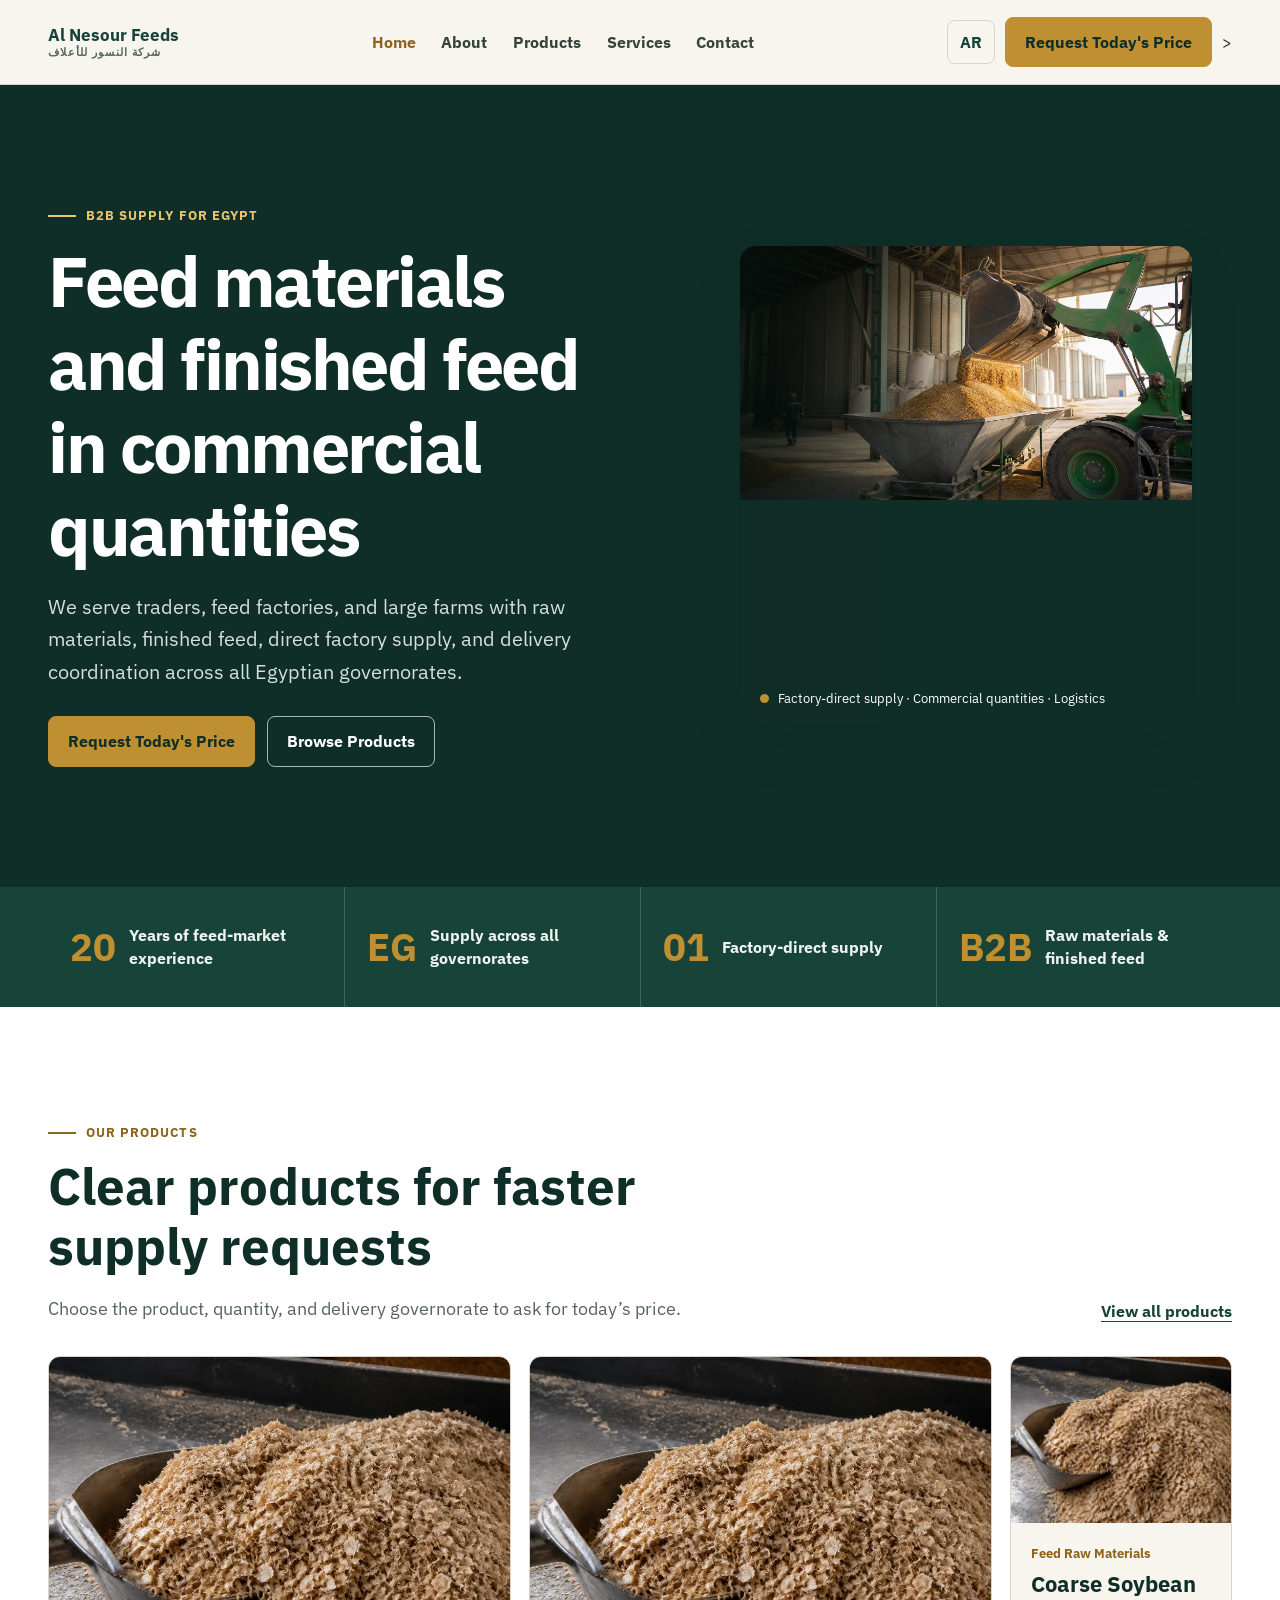
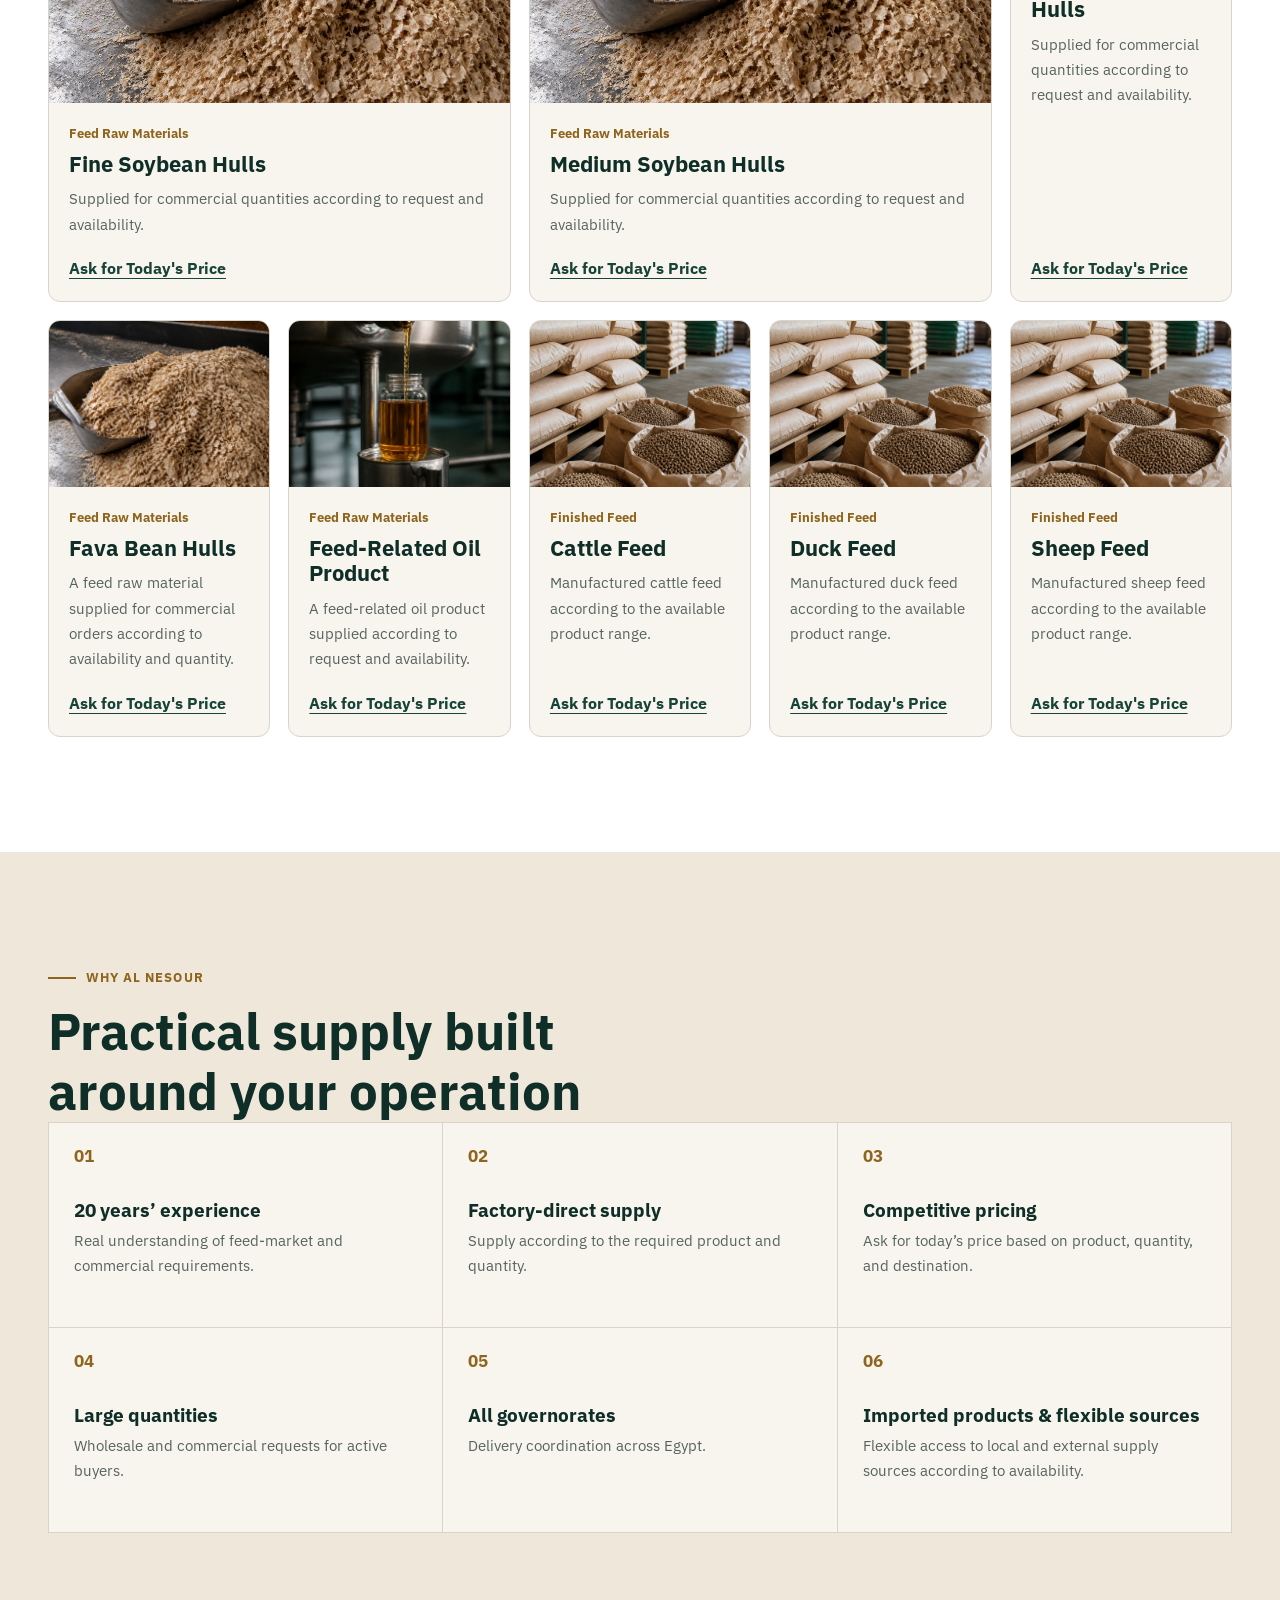
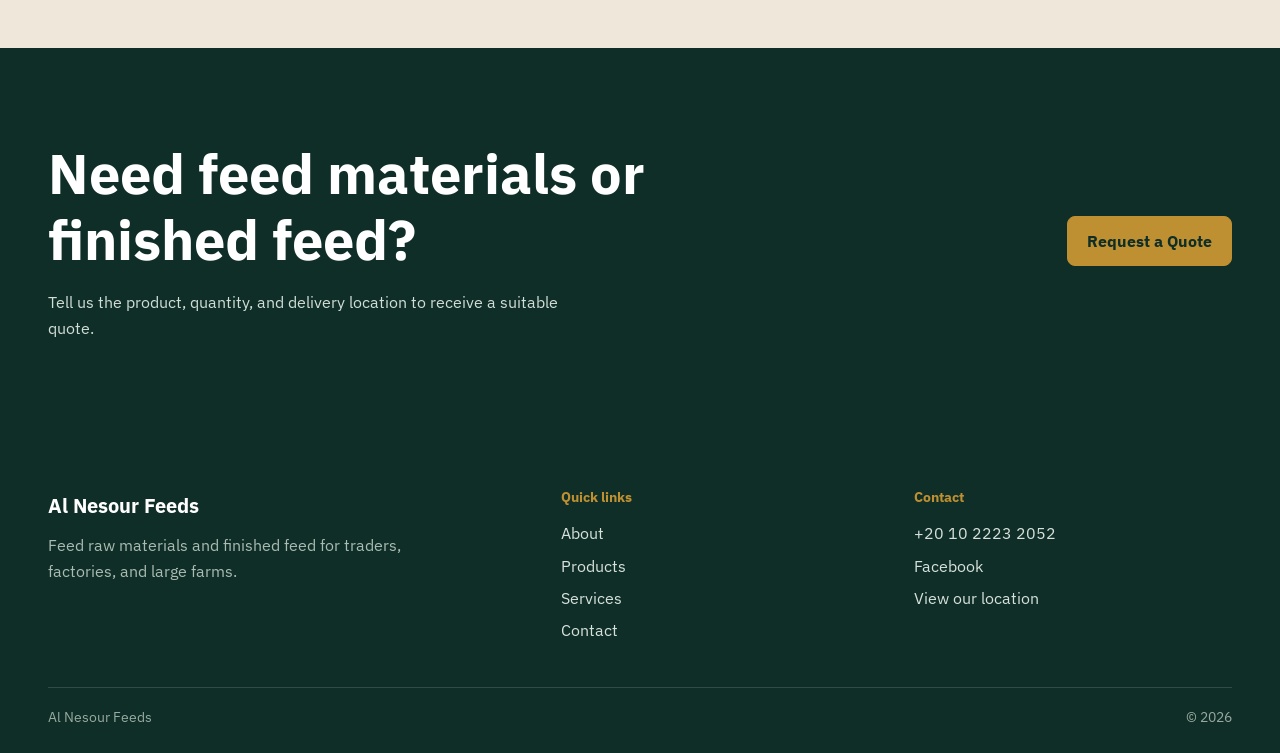
==== en/index.html @ c8baec1b "Improve responsive navigation and refresh site visual system" ====
<!doctype html>
<html lang="en" dir="ltr">
  <head>
    <meta charset="utf-8" />
    <meta name="viewport" content="width=device-width,initial-scale=1" />
    <title>Al Nesour Feeds | Factory-Direct Feed Supply</title>
    <meta
      name="description"
      content="Factory-direct supply of feed raw materials and finished feed for Egyptian businesses."
    />
    <link rel="preconnect" href="https://fonts.googleapis.com" />
    <link rel="preconnect" href="https://fonts.gstatic.com" crossorigin />
    <link
      href="https://fonts.googleapis.com/css2?family=IBM+Plex+Sans:wght@400;500;600;700&family=IBM+Plex+Sans+Arabic:wght@400;500;600;700&display=swap"
      rel="stylesheet"
    />
    <link rel="stylesheet" href="../assets/css/styles.css" />
    <link rel="alternate" hreflang="ar" href="../index.html" />
  </head>
  <body>
    <a class="skip-link" href="#main">Skip to content</a>
    <header class="site-header">
      <div class="container header-row">
        <a class="wordmark" href="index.html"
          ><strong>Al Nesour Feeds</strong><small>شركة النسور للأعلاف</small></a
        >
        <nav id="primary-navigation" class="main-nav" aria-label="Primary navigation">
          <a aria-current="page" href="index.html">Home</a><a href="about.html">About</a
          ><a href="products.html">Products</a><a href="services.html">Services</a
          ><a href="contact.html">Contact</a>
        </nav>
        <div class="header-actions">
          <a class="lang-link" href="../index.html">AR</a
          ><a class="btn btn-primary" href="contact.html">Request Today's Price</a> ><button
            class="menu-toggle"
            type="button"
            data-menu-toggle
            aria-expanded="false"
            aria-controls="mobile-navigation"
            aria-label="Open navigation menu"
          >
            <span aria-hidden="true">☰</span>
          </button>
        </div>
      </div>
      <nav
        id="mobile-navigation"
        class="mobile-nav"
        data-mobile-nav
        aria-label="Mobile navigation"
        aria-hidden="true"
      >
        <div class="mobile-nav-inner">
          <a aria-current="page" href="index.html">Home</a><a href="about.html">About</a
          ><a href="products.html">Products</a><a href="services.html">Services</a
          ><a href="contact.html">Contact</a><a class="lang-link" href="../index.html">AR</a
          ><a class="btn btn-primary" href="contact.html">Request Today's Price</a>
        </div>
      </nav>
    </header>
    <main id="main" tabindex="-1">
      <section class="hero">
        <div class="container">
          <div class="hero-copy">
            <div class="eyebrow">B2B supply for Egypt</div>
            <h1>Feed materials and finished feed in commercial quantities</h1>
            <p>
              We serve traders, feed factories, and large farms with raw materials, finished feed,
              direct factory supply, and delivery coordination across all Egyptian governorates.
            </p>
            <div class="button-row">
              <a class="btn btn-primary" href="contact.html">Request Today's Price</a
              ><a class="btn btn-outline" href="products.html">Browse Products</a>
            </div>
          </div>
          <figure class="hero-media">
            <img
              src="../assets/images/hero/warehouse-supply-documentary.png"
              width="1672"
              height="943"
              alt="Feed materials handling in an industrial warehouse"
            />
            <figcaption class="hero-caption">
              <i></i>Factory-direct supply · Commercial quantities · Logistics
            </figcaption>
          </figure>
        </div>
      </section>
      <section class="proof-strip">
        <div class="container proof-grid">
          <div class="proof-item">
            <b class="proof-number">20</b
            ><span class="proof-text">Years of feed-market experience</span>
          </div>
          <div class="proof-item">
            <b class="proof-number">EG</b
            ><span class="proof-text">Supply across all governorates</span>
          </div>
          <div class="proof-item">
            <b class="proof-number">01</b><span class="proof-text">Factory-direct supply</span>
          </div>
          <div class="proof-item">
            <b class="proof-number">B2B</b
            ><span class="proof-text">Raw materials & finished feed</span>
          </div>
        </div>
      </section>
      <section class="section home-products">
        <div class="container">
          <div class="section-intro">
            <div>
              <div class="eyebrow">Our products</div>
              <h2 class="section-title">Clear products for faster supply requests</h2>
              <p class="section-lead">
                Choose the product, quantity, and delivery governorate to ask for today’s price.
              </p>
            </div>
            <a class="text-link" href="products.html">View all products</a>
          </div>
          <div class="product-feature-grid" data-products-grid></div>
        </div>
      </section>
      <section class="section reasons">
        <div class="container">
          <div class="eyebrow">Why Al Nesour</div>
          <h2 class="section-title">Practical supply built around your operation</h2>
          <div class="reason-grid">
            <article class="reason">
              <span>01</span>
              <h3>20 years’ experience</h3>
              <p>Real understanding of feed-market and commercial requirements.</p>
            </article>
            <article class="reason">
              <span>02</span>
              <h3>Factory-direct supply</h3>
              <p>Supply according to the required product and quantity.</p>
            </article>
            <article class="reason">
              <span>03</span>
              <h3>Competitive pricing</h3>
              <p>Ask for today’s price based on product, quantity, and destination.</p>
            </article>
            <article class="reason">
              <span>04</span>
              <h3>Large quantities</h3>
              <p>Wholesale and commercial requests for active buyers.</p>
            </article>
            <article class="reason">
              <span>05</span>
              <h3>All governorates</h3>
              <p>Delivery coordination across Egypt.</p>
            </article>
            <article class="reason">
              <span>06</span>
              <h3>Imported products & flexible sources</h3>
              <p>Flexible access to local and external supply sources according to availability.</p>
            </article>
          </div>
        </div>
      </section>
      <section class="final-cta">
        <div class="container cta-wrap">
          <div>
            <h2>Need feed materials or finished feed?</h2>
            <p>Tell us the product, quantity, and delivery location to receive a suitable quote.</p>
          </div>
          <a class="btn btn-primary" href="contact.html">Request a Quote</a>
        </div>
      </section>
    </main>
    <footer class="site-footer">
      <div class="container footer-grid">
        <div>
          <div class="footer-brand">Al Nesour Feeds</div>
          <p>Feed raw materials and finished feed for traders, factories, and large farms.</p>
        </div>
        <div>
          <h2>Quick links</h2>
          <a href="about.html">About</a><a href="products.html">Products</a
          ><a href="services.html">Services</a><a href="contact.html">Contact</a>
        </div>
        <div>
          <h2>Contact</h2>
          <a class="tel" href="https://wa.me/201022232052">+20 10 2223 2052</a
          ><a href="https://www.facebook.com/AlNesourFeeds">Facebook</a
          ><a href="https://maps.app.goo.gl/C7hu8ZJvP3u15MHq7">View our location</a>
        </div>
      </div>
      <div class="container footer-bottom"><span>Al Nesour Feeds</span><span>© 2026</span></div>
    </footer>
    <script src="../assets/js/products-data.js" defer></script>
    <script src="../assets/js/products.js" defer></script>
    <script src="../assets/js/main.js" defer></script>
  </body>
</html>
---- assets/css/styles.css ----
@import url('./tokens.css');
* {
  box-sizing: border-box;
}
html {
  scroll-behavior: smooth;
}
body {
  margin: 0;
  color: var(--ink-950);
  background: var(--sand-50);
  font: 16px/1.8 var(--font-ar);
  overflow-x: clip;
}
html[lang='en'] body {
  font-family: var(--font-en);
  line-height: 1.65;
}
img {
  display: block;
  max-width: 100%;
}
a {
  color: inherit;
}
button,
input,
select,
textarea {
  font: inherit;
}
button {
  cursor: pointer;
}
p,
h1,
h2,
h3 {
  margin: 0;
}
h1,
h2,
h3 {
  color: var(--forest-950);
  line-height: 1.18;
}
p {
  color: var(--ink-600);
}
::selection {
  color: var(--white);
  background: var(--forest-800);
}
.container {
  width: min(var(--container), calc(100% - var(--gutter) * 2));
  margin-inline: auto;
}
.skip-link {
  position: fixed;
  z-index: 100;
  inset: 10px auto auto 10px;
  padding: 10px 14px;
  background: var(--white);
  border: 2px solid var(--forest-800);
  transform: translateY(-150%);
}
.skip-link:focus {
  transform: none;
}
.section {
  padding-block: clamp(64px, 9vw, 124px);
}
.eyebrow {
  display: flex;
  align-items: center;
  gap: 10px;
  margin-block-end: 12px;
  color: var(--brass-700);
  font-size: 0.82rem;
  font-weight: 700;
}
.eyebrow::before {
  content: '';
  inline-size: 28px;
  block-size: 2px;
  background: currentColor;
}
html[lang='en'] .eyebrow {
  letter-spacing: 0.08em;
  text-transform: uppercase;
}
.section-title {
  max-width: 20ch;
  font-size: clamp(2rem, 4vw, 3.7rem);
}
.section-lead {
  max-width: 62ch;
  margin-block-start: 18px;
  font-size: clamp(1rem, 1.5vw, 1.13rem);
}
.btn {
  display: inline-flex;
  align-items: center;
  justify-content: center;
  gap: 10px;
  min-block-size: 50px;
  padding: 11px 19px;
  border: 1px solid transparent;
  border-radius: var(--radius-sm);
  font-weight: 700;
  text-decoration: none;
  transition:
    transform var(--ease),
    color var(--ease),
    background-color var(--ease),
    border-color var(--ease);
}
.btn:hover {
  transform: translateY(-2px);
}
.btn:active {
  transform: translateY(0);
}
.btn-primary {
  color: var(--forest-950);
  background: var(--brass-500);
  border-color: var(--brass-500);
}
.btn-primary:hover {
  color: var(--white);
  background: var(--brass-700);
  border-color: var(--brass-700);
}
.btn-outline {
  color: var(--forest-800);
  background: transparent;
  border-color: var(--forest-800);
}
.btn-outline:hover {
  color: var(--white);
  background: var(--forest-800);
}
.btn-light {
  color: var(--white);
  border-color: rgb(255 255 255/0.6);
}
.btn-light:hover {
  color: var(--forest-950);
  background: var(--white);
}
.button-row {
  display: flex;
  flex-wrap: wrap;
  gap: 12px;
  margin-block-start: 28px;
}
.text-link {
  color: var(--forest-800);
  font-weight: 700;
  text-underline-offset: 4px;
}
.text-link:hover {
  color: var(--brass-700);
}
:focus-visible {
  outline: 3px solid rgb(191 144 49 / 70%);
  outline-offset: 3px;
}
/* Header */
.site-header {
  position: sticky;
  inset-block-start: 0;
  z-index: 30;
  background: rgb(248 245 239 / 96%);
  border-block-end: 1px solid var(--line-200);
}
.site-header.is-scrolled {
  box-shadow: var(--shadow-subtle);
}
.header-row {
  display: flex;
  align-items: center;
  justify-content: space-between;
  min-block-size: 84px;
  gap: 20px;
}
.wordmark {
  display: flex;
  flex-direction: column;
  gap: 0;
  text-decoration: none;
  line-height: 1.25;
  flex: 0 0 auto;
}
.wordmark strong {
  color: var(--forest-800);
  font-size: 1.07rem;
}
.wordmark small {
  color: var(--ink-600);
  font: 600 0.7rem/1.3 var(--font-en);
  letter-spacing: 0.08em;
}
.main-nav {
  display: flex;
  align-items: center;
  gap: clamp(15px, 2vw, 30px);
}
.main-nav a {
  color: #35443d;
  font-weight: 700;
  text-decoration: none;
}
.main-nav a:hover,
.main-nav a[aria-current='page'] {
  color: var(--brass-700);
}
.header-actions {
  display: flex;
  align-items: center;
  gap: 10px;
}
.lang-link {
  min-block-size: 44px;
  display: inline-flex;
  align-items: center;
  padding-inline: 12px;
  color: var(--forest-800);
  border: 1px solid var(--line-200);
  border-radius: var(--radius-sm);
  text-decoration: none;
  font-family: var(--font-en);
  font-weight: 700;
}
.menu-toggle {
  display: none;
  inline-size: 46px;
  block-size: 46px;
  padding: 0;
  color: var(--forest-800);
  border: 1px solid var(--line-200);
  background: var(--white);
  border-radius: var(--radius-sm);
}
.menu-toggle svg {
  margin: auto;
}
.mobile-nav {
  display: none;
}
/* Home */
.hero {
  color: var(--white);
  background: var(--forest-950);
}
.hero .container {
  display: grid;
  grid-template-columns: minmax(0, 1.05fr) minmax(360px, 0.95fr);
  gap: clamp(32px, 5vw, 80px);
  align-items: center;
  min-block-size: min(720px, calc(100svh - 84px));
  padding-block: clamp(52px, 8vw, 100px);
}
.hero-copy {
  padding-block: 20px;
}
.hero .eyebrow {
  color: #e9c66d;
}
.hero h1 {
  max-width: 13ch;
  color: var(--white);
  font-size: clamp(2.8rem, 5.5vw, 5.6rem);
  letter-spacing: -0.035em;
}
html[dir='rtl'] .hero h1 {
  letter-spacing: 0;
  line-height: 1.32;
}
.hero p {
  max-width: 55ch;
  margin-block-start: 20px;
  color: #d6dfda;
  font-size: clamp(1.03rem, 1.6vw, 1.23rem);
}
.hero-media {
  position: relative;
  min-block-size: 480px;
  border-radius: var(--radius-lg);
  overflow: hidden;
  box-shadow: var(--shadow-lift);
}
.hero-media::after {
  content: '';
  position: absolute;
  inset: 0;
  background: linear-gradient(90deg, rgb(16 44 37/0.3), transparent 58%);
  pointer-events: none;
}
.hero-media img {
  inline-size: 100%;
  block-size: 100%;
  object-fit: cover;
}
.hero-caption {
  position: absolute;
  z-index: 1;
  inset-inline: 20px;
  inset-block-end: 16px;
  display: flex;
  align-items: center;
  gap: 9px;
  color: var(--white);
  font-size: 0.83rem;
}
.hero-caption i {
  inline-size: 9px;
  block-size: 9px;
  background: var(--brass-500);
  border-radius: 50%;
}
.hero .btn-outline {
  color: var(--white);
  border-color: rgb(255 255 255/0.65);
}
.hero .btn-outline:hover {
  color: var(--forest-950);
  background: var(--white);
}
.proof-strip {
  color: var(--white);
  background: var(--forest-800);
}
.proof-grid {
  display: grid;
  grid-template-columns: repeat(4, 1fr);
}
.proof-item {
  min-block-size: 120px;
  display: flex;
  align-items: center;
  gap: 13px;
  padding: 22px;
  border-inline-start: 1px solid rgb(255 255 255/0.18);
}
.proof-item:first-child {
  border-inline-start: 0;
}
.proof-number {
  color: var(--brass-500);
  font: 800 clamp(1.5rem, 3vw, 2.45rem)/1 var(--font-en);
}
.proof-text {
  color: #eef3ef;
  font-weight: 700;
  line-height: 1.4;
}
.home-products {
  background: var(--white);
}
.section-intro {
  display: flex;
  align-items: end;
  justify-content: space-between;
  gap: 24px;
  margin-block-end: 32px;
}
.product-feature-grid {
  display: grid;
  grid-template-columns: repeat(5, minmax(0, 1fr));
  gap: 18px;
}
.product-feature-grid .product-card:first-child,
.product-feature-grid .product-card:nth-child(2) {
  grid-column: span 2;
}
.product-feature-grid .product-card:nth-child(3) {
  grid-column: span 1;
}
.product-card {
  display: flex;
  flex-direction: column;
  min-block-size: 100%;
  background: var(--sand-50);
  border: 1px solid var(--line-200);
  border-radius: var(--radius-md);
  overflow: hidden;
  transition:
    border-color var(--ease),
    box-shadow var(--ease);
}
.product-card:hover {
  border-color: var(--brass-500);
  box-shadow: 0 12px 32px rgb(16 44 37/0.08);
}
.product-image {
  aspect-ratio: 4/3;
  overflow: hidden;
  background: var(--sand-100);
}
.product-image img {
  inline-size: 100%;
  block-size: 100%;
  object-fit: cover;
  transition: transform 500ms ease;
}
.product-card:hover .product-image img {
  transform: scale(1.04);
}
.product-content {
  display: flex;
  flex: 1;
  flex-direction: column;
  padding: 20px;
}
.product-category {
  color: var(--brass-700);
  font-size: 0.8rem;
  font-weight: 700;
}
.product-card h3 {
  margin-block: 8px 9px;
  font-size: 1.35rem;
}
.product-card p {
  font-size: 0.93rem;
  line-height: 1.7;
}
.product-card .text-link {
  margin-block-start: auto;
  padding-block-start: 18px;
}
.choice-grid {
  display: grid;
  grid-template-columns: 1.05fr 0.95fr;
  gap: 18px;
}
.choice-panel {
  min-block-size: 320px;
  position: relative;
  padding: clamp(26px, 4vw, 48px);
  overflow: hidden;
  border-radius: var(--radius-lg);
  background: var(--forest-800);
}
.choice-panel:nth-child(2) {
  background: #d9c49b;
}
.choice-panel h2 {
  position: relative;
  max-width: 10ch;
  color: var(--white);
  font-size: clamp(2.1rem, 3.4vw, 3.6rem);
}
.choice-panel:nth-child(2) h2 {
  color: var(--forest-950);
}
.choice-panel p {
  position: relative;
  max-width: 44ch;
  margin-block: 15px 24px;
  color: #d9e3dc;
}
.choice-panel:nth-child(2) p {
  color: #3d4e44;
}
.choice-panel img {
  position: absolute;
  inset: 0;
  inline-size: 100%;
  block-size: 100%;
  object-fit: cover;
  opacity: 0.2;
}
.choice-panel::after {
  content: '';
  position: absolute;
  inset: 0;
  background: linear-gradient(115deg, rgb(16 44 37/0.86), transparent);
}
.choice-panel:nth-child(2)::after {
  background: linear-gradient(115deg, rgb(238 231 217/0.92), transparent);
}
.choice-panel > *:not(img) {
  position: relative;
  z-index: 1;
}
.reasons {
  background: var(--sand-100);
}
.reason-grid {
  display: grid;
  grid-template-columns: repeat(3, 1fr);
  gap: 1px;
  background: var(--line-200);
  border: 1px solid var(--line-200);
}
.reason {
  min-block-size: 204px;
  padding: 25px;
  background: var(--sand-50);
}
.reason span {
  display: block;
  margin-block-end: 34px;
  color: var(--brass-700);
  font: 800 1.05rem/1 var(--font-en);
}
.reason h3 {
  font-size: 1.2rem;
}
.reason p {
  margin-block-start: 8px;
  font-size: 0.93rem;
}
.service-split {
  display: grid;
  grid-template-columns: 0.8fr 1.2fr;
  gap: clamp(32px, 6vw, 96px);
  align-items: start;
}
.service-list {
  display: grid;
  gap: 0;
  border-block: 1px solid var(--line-200);
}
.service-list article {
  display: grid;
  grid-template-columns: 44px 1fr;
  gap: 12px;
  padding-block: 18px;
  border-block-end: 1px solid var(--line-200);
}
.service-list span {
  color: var(--brass-700);
  font: 800 1rem var(--font-en);
}
.service-list h3 {
  font-size: 1.18rem;
}
.service-list p {
  margin-block-start: 4px;
  font-size: 0.94rem;
}
.audience {
  color: var(--white);
  background: var(--forest-950);
}
.audience .section-title {
  color: var(--white);
}
.audience .section-lead {
  color: #c8d5ce;
}
.audience-grid {
  display: grid;
  grid-template-columns: repeat(3, 1fr);
  gap: 18px;
  margin-block-start: 42px;
}
.audience-card {
  padding: 26px;
  border: 1px solid rgb(255 255 255/0.26);
}
.audience-card span {
  color: var(--brass-500);
  font: 800 1.1rem var(--font-en);
}
.audience-card h3 {
  margin-block: 30px 10px;
  color: var(--white);
  font-size: 1.45rem;
}
.audience-card p {
  color: #cad6d0;
}
.process-grid {
  display: grid;
  grid-template-columns: repeat(4, 1fr);
  border: 1px solid var(--line-200);
}
.process-step {
  min-block-size: 230px;
  padding: 25px;
  border-inline-start: 1px solid var(--line-200);
  background: var(--white);
}
.process-step:first-child {
  border-inline-start: 0;
}
.process-step span {
  color: var(--brass-700);
  font: 800 1.2rem var(--font-en);
}
.process-step h3 {
  margin-block: 42px 9px;
  font-size: 1.22rem;
}
.process-step p {
  font-size: 0.93rem;
}
.coverage {
  overflow: hidden;
  background: var(--sand-100);
}
.coverage-grid {
  display: grid;
  grid-template-columns: 1fr 0.9fr;
  gap: clamp(35px, 8vw, 120px);
  align-items: center;
}
.map-art {
  position: relative;
  min-block-size: 340px;
  display: grid;
  place-items: center;
}
.map-art::before {
  content: '';
  position: absolute;
  inline-size: min(360px, 100%);
  aspect-ratio: 1;
  background:
    radial-gradient(circle at 38% 38%, var(--brass-500) 0 5%, transparent 5.5%),
    radial-gradient(circle at 63% 49%, var(--forest-600) 0 4%, transparent 4.5%),
    radial-gradient(circle at 50% 69%, var(--forest-800) 0 3%, transparent 3.5%), var(--forest-800);
  clip-path: polygon(
    40% 5%,
    58% 14%,
    70% 9%,
    75% 29%,
    91% 46%,
    74% 57%,
    79% 78%,
    59% 91%,
    49% 83%,
    35% 98%,
    27% 76%,
    11% 62%,
    26% 49%,
    16% 32%,
    29% 27%
  );
  opacity: 0.96;
}
.map-art::after {
  content: 'Egypt';
  position: relative;
  color: var(--white);
  font: 700 1.5rem var(--font-en);
  letter-spacing: 0.06em;
}
.final-cta {
  color: var(--white);
  background: var(--forest-950);
}
.final-cta .cta-wrap {
  display: flex;
  align-items: center;
  justify-content: space-between;
  gap: 30px;
  padding-block: clamp(50px, 8vw, 92px);
}
.final-cta h2 {
  max-width: 18ch;
  color: var(--white);
  font-size: clamp(2.2rem, 4.4vw, 4.2rem);
}
.final-cta p {
  max-width: 53ch;
  margin-block-start: 16px;
  color: #d1ded7;
}
/* Pages */
.page-hero {
  color: var(--white);
  background: var(--forest-950);
  padding-block: clamp(72px, 10vw, 145px);
}
.page-hero .eyebrow {
  color: #e9c66d;
}
.page-hero h1 {
  max-width: 18ch;
  color: var(--white);
  font-size: clamp(2.8rem, 6vw, 5.5rem);
}
html[dir='rtl'] .page-hero h1 {
  line-height: 1.35;
}
.page-hero p {
  max-width: 62ch;
  margin-block-start: 20px;
  color: #d5e0d9;
  font-size: 1.12rem;
}
.split-copy {
  display: grid;
  grid-template-columns: 0.82fr 1.18fr;
  gap: clamp(32px, 7vw, 115px);
}
.split-copy > div:last-child > p + p {
  margin-block-start: 15px;
}
.feature-columns {
  display: grid;
  grid-template-columns: repeat(3, 1fr);
  gap: 18px;
  margin-block-start: 40px;
}
.feature-columns article {
  padding: 25px;
  border: 1px solid var(--line-200);
  background: var(--white);
}
.feature-columns h3 {
  font-size: 1.2rem;
}
.feature-columns p {
  margin-block-start: 8px;
  font-size: 0.94rem;
}
.dark-band {
  color: var(--white);
  background: var(--forest-800);
}
.dark-band h2,
.dark-band h3 {
  color: var(--white);
}
.dark-band p {
  color: #cedbd4;
}
.product-page {
  background: var(--white);
}
.filter-bar {
  display: flex;
  flex-wrap: wrap;
  gap: 8px;
  margin-block: 30px;
}
.filter-btn {
  min-block-size: 44px;
  padding-inline: 16px;
  color: var(--forest-800);
  background: var(--sand-50);
  border: 1px solid var(--line-200);
  border-radius: 999px;
  font-weight: 700;
}
.filter-btn[aria-pressed='true'] {
  color: var(--white);
  background: var(--forest-800);
  border-color: var(--forest-800);
}
.product-grid {
  display: grid;
  grid-template-columns: repeat(auto-fit, minmax(min(100%, 260px), 1fr));
  gap: 18px;
}
.product-grid .product-card {
  background: var(--sand-50);
}
.service-page-grid {
  display: grid;
  grid-template-columns: repeat(2, 1fr);
  gap: 18px;
}
.service-block {
  min-block-size: 220px;
  padding: clamp(24px, 4vw, 42px);
  border: 1px solid var(--line-200);
  background: var(--white);
}
.service-block span {
  color: var(--brass-700);
  font: 800 1rem var(--font-en);
}
.service-block h2 {
  margin-block: 32px 9px;
  font-size: clamp(1.4rem, 2vw, 1.8rem);
}
.service-block p {
  max-width: 48ch;
}
.quote-layout {
  display: grid;
  grid-template-columns: 0.75fr 1.25fr;
  gap: clamp(30px, 6vw, 90px);
  align-items: start;
}
.contact-panel {
  padding: 28px;
  color: var(--white);
  background: var(--forest-800);
  border-radius: var(--radius-md);
}
.contact-panel h2 {
  color: var(--white);
  font-size: 1.7rem;
}
.contact-panel > p {
  margin-block: 10px 25px;
  color: #d5e0d9;
}
.contact-link {
  display: flex;
  align-items: center;
  gap: 10px;
  min-block-size: 58px;
  color: var(--white);
  border-block-start: 1px solid rgb(255 255 255/0.2);
  text-decoration: none;
  font-weight: 700;
}
.contact-link:first-of-type {
  border-block-start: 0;
}
.contact-link small {
  display: block;
  color: #c9d9d0;
  font-weight: 400;
}
.quote-form {
  padding: clamp(24px, 4vw, 42px);
  border: 1px solid var(--line-200);
  background: var(--white);
}
.form-grid {
  display: grid;
  grid-template-columns: repeat(2, 1fr);
  gap: 18px;
}
.field {
  display: grid;
  gap: 7px;
}
.field.full {
  grid-column: 1/-1;
}
.field label {
  color: var(--forest-950);
  font-weight: 700;
}
.field input,
.field select,
.field textarea {
  inline-size: 100%;
  min-block-size: 52px;
  padding: 10px 12px;
  color: var(--ink-950);
  border: 1px solid var(--line-200);
  border-radius: var(--radius-sm);
  background: var(--sand-50);
}
.field textarea {
  min-block-size: 130px;
  resize: vertical;
}
.form-note,
.form-status {
  margin-block-start: 14px;
  font-size: 0.9rem;
}
.form-status {
  color: var(--error);
  font-weight: 700;
}
/* Footer */
.site-footer {
  color: #d6e1db;
  background: var(--forest-950);
  padding-block: 55px 25px;
}
.footer-grid {
  display: grid;
  grid-template-columns: 1.5fr 1fr 1fr;
  gap: 36px;
}
.footer-brand {
  color: var(--white);
  font-size: 1.25rem;
  font-weight: 700;
}
.footer-grid p {
  max-width: 42ch;
  margin-block-start: 10px;
  color: #aabbb2;
}
.footer-grid h2 {
  margin-block-end: 12px;
  color: var(--brass-500);
  font-size: 0.88rem;
}
.footer-grid a {
  display: block;
  padding-block: 3px;
  color: #d6e1db;
  text-decoration: none;
}
.footer-grid a:hover {
  color: var(--brass-500);
}
.footer-bottom {
  display: flex;
  justify-content: space-between;
  gap: 20px;
  margin-block-start: 40px;
  padding-block-start: 18px;
  border-block-start: 1px solid rgb(255 255 255/0.14);
  color: #98aaa0;
  font-size: 0.85rem;
}
.tel {
  direction: ltr;
  unicode-bidi: embed;
}
@media (max-width: 900px) {
  .main-nav,
  .header-actions .btn {
    display: none;
  }
  .menu-toggle {
    display: block;
  }
  .mobile-nav {
    display: grid;
    max-block-size: 0;
    overflow: hidden;
    visibility: hidden;
    transition: max-block-size 300ms ease;
    background: var(--white);
  }
  .mobile-nav.is-open {
    max-block-size: 420px;
    visibility: visible;
    border-block-end: 1px solid var(--line-200);
  }
  .mobile-nav-inner {
    display: grid;
    gap: 2px;
    padding: 14px var(--gutter) 18px;
  }
  .mobile-nav a {
    min-block-size: 48px;
    display: flex;
    align-items: center;
    color: var(--forest-800);
    text-decoration: none;
    font-weight: 700;
  }
  .mobile-nav .btn {
    margin-block-start: 6px;
  }
  .hero .container {
    grid-template-columns: 1fr;
    min-block-size: auto;
  }
  .hero-media {
    min-block-size: min(65vw, 480px);
  }
  .proof-grid {
    grid-template-columns: repeat(2, 1fr);
  }
  .proof-item:nth-child(3) {
    border-inline-start: 0;
    border-block-start: 1px solid rgb(255 255 255/0.18);
  }
  .proof-item:nth-child(4) {
    border-block-start: 1px solid rgb(255 255 255/0.18);
  }
  .product-feature-grid {
    grid-template-columns: repeat(2, 1fr);
  }
  .product-feature-grid .product-card:first-child,
  .product-feature-grid .product-card:nth-child(2),
  .product-feature-grid .product-card:nth-child(3) {
    grid-column: auto;
  }
  .choice-grid,
  .service-split,
  .coverage-grid,
  .split-copy,
  .quote-layout {
    grid-template-columns: 1fr;
  }
  .reason-grid {
    grid-template-columns: repeat(2, 1fr);
  }
  .audience-grid {
    grid-template-columns: 1fr;
  }
  .process-grid {
    grid-template-columns: repeat(2, 1fr);
  }
  .process-step:nth-child(3) {
    border-inline-start: 0;
    border-block-start: 1px solid var(--line-200);
  }
  .process-step:nth-child(4) {
    border-block-start: 1px solid var(--line-200);
  }
  .feature-columns {
    grid-template-columns: 1fr;
  }
  .footer-grid {
    grid-template-columns: 1fr 1fr;
  }
  .footer-grid > :first-child {
    grid-column: 1/-1;
  }
}
@media (max-width: 560px) {
  .header-row {
    min-block-size: 72px;
  }
  .wordmark strong {
    font-size: 0.98rem;
  }
  .hero h1 {
    font-size: clamp(2.55rem, 13vw, 3.7rem);
  }
  .hero-media {
    min-block-size: 340px;
  }
  .button-row .btn {
    inline-size: 100%;
  }
  .proof-grid,
  .product-feature-grid,
  .reason-grid,
  .process-grid,
  .service-page-grid,
  .form-grid,
  .footer-grid {
    grid-template-columns: 1fr;
  }
  .proof-item,
  .proof-item:nth-child(3),
  .proof-item:nth-child(4) {
    border-inline-start: 0;
    border-block-start: 1px solid rgb(255 255 255/0.18);
  }
  .proof-item:first-child {
    border-block-start: 0;
  }
  .process-step,
  .process-step:nth-child(3),
  .process-step:nth-child(4) {
    border-inline-start: 0;
    border-block-start: 1px solid var(--line-200);
  }
  .process-step:first-child {
    border-block-start: 0;
  }
  .section-intro,
  .final-cta .cta-wrap,
  .footer-bottom {
    align-items: start;
    flex-direction: column;
  }
  .section-title {
    font-size: clamp(2rem, 10vw, 2.65rem);
  }
  .choice-panel {
    min-block-size: 290px;
  }
  .field.full {
    grid-column: auto;
  }
}
@media (prefers-reduced-motion: reduce) {
  *,
  *::before,
  *::after {
    scroll-behavior: auto !important;
    transition-duration: 0.01ms !important;
    animation-duration: 0.01ms !important;
  }
}
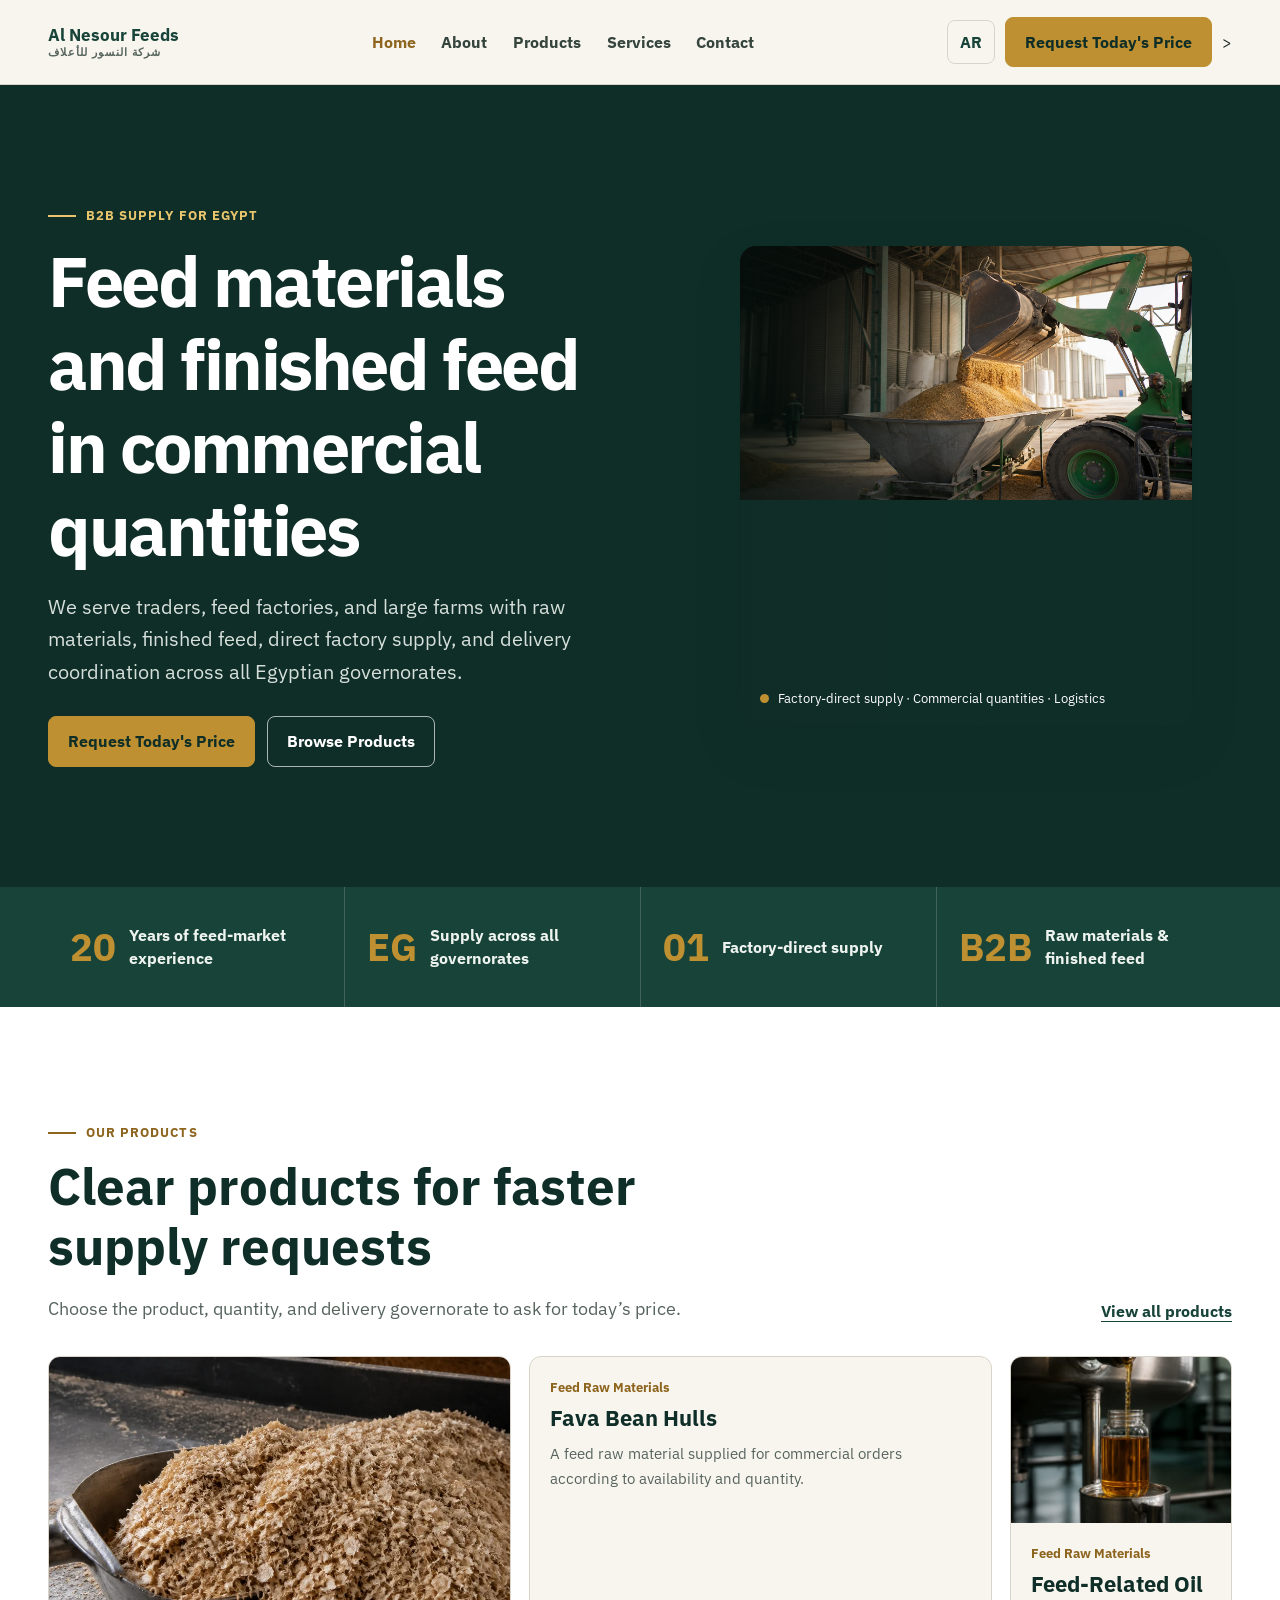
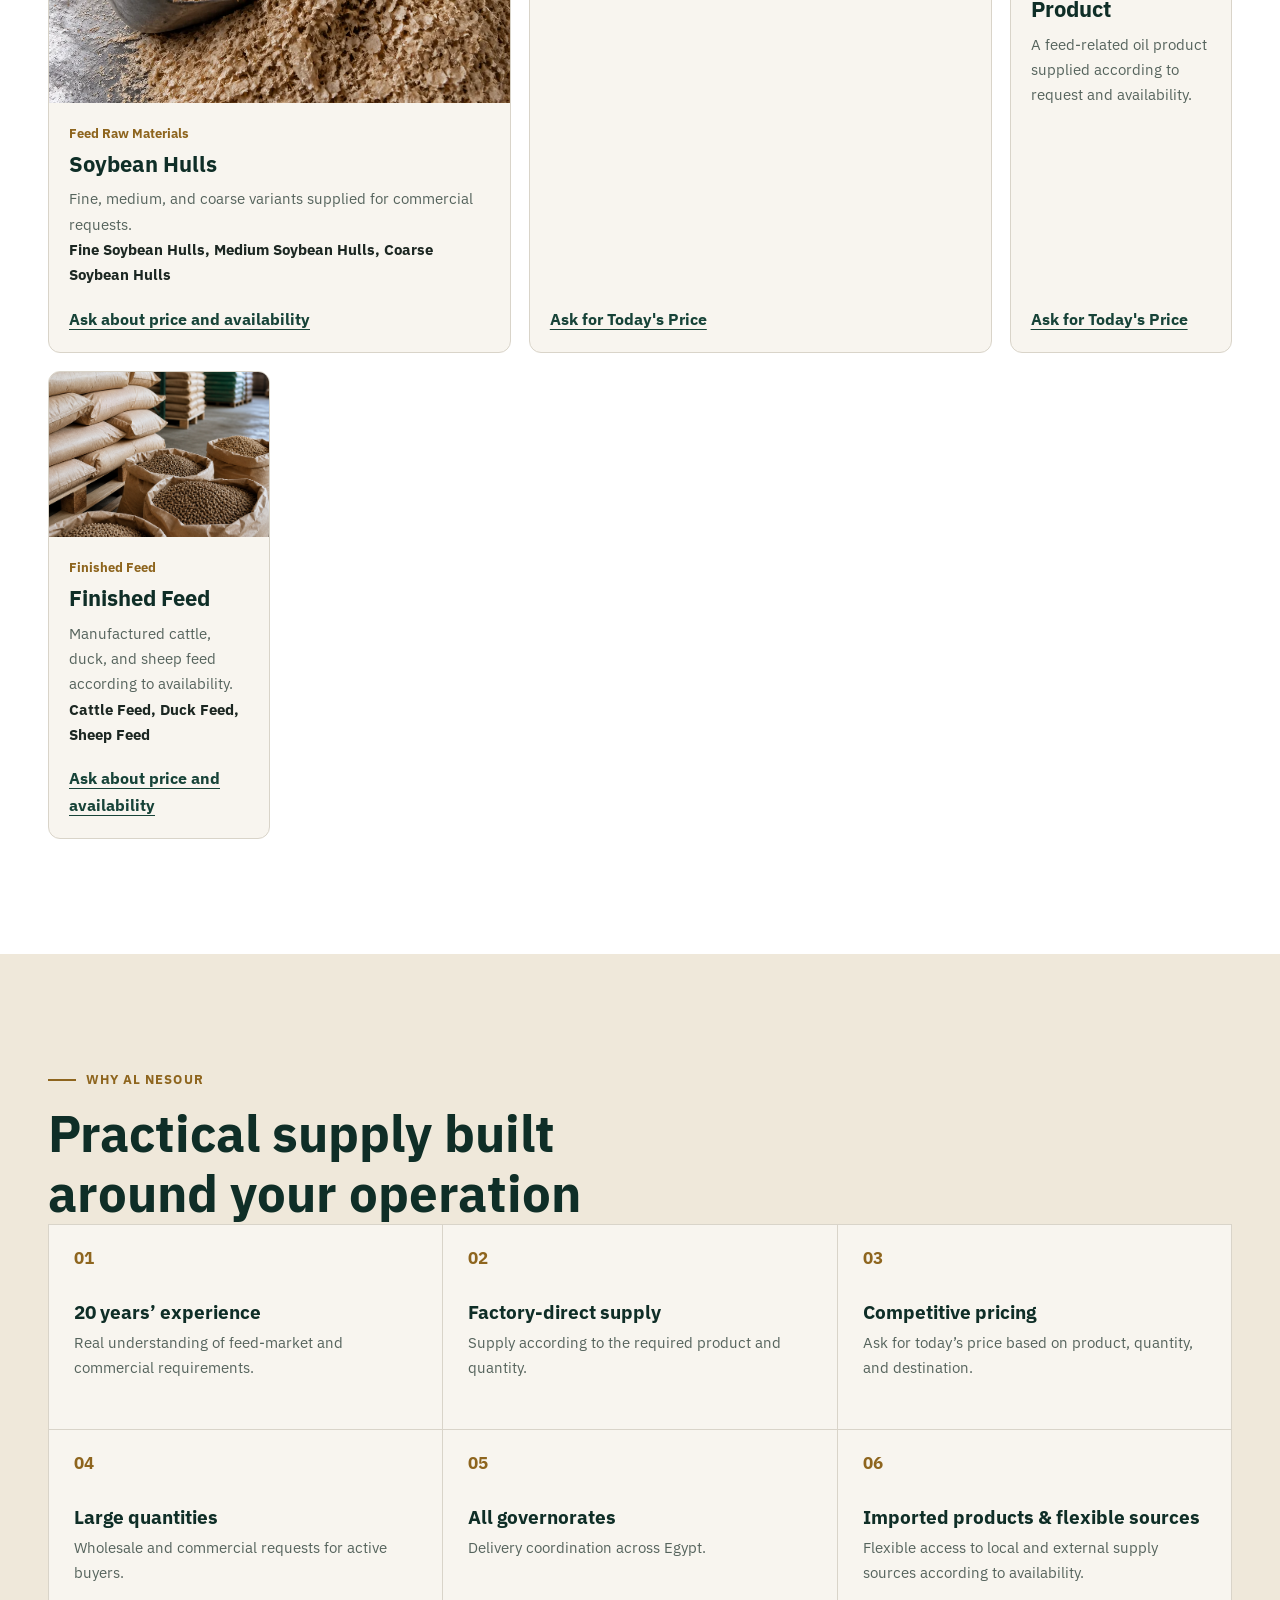
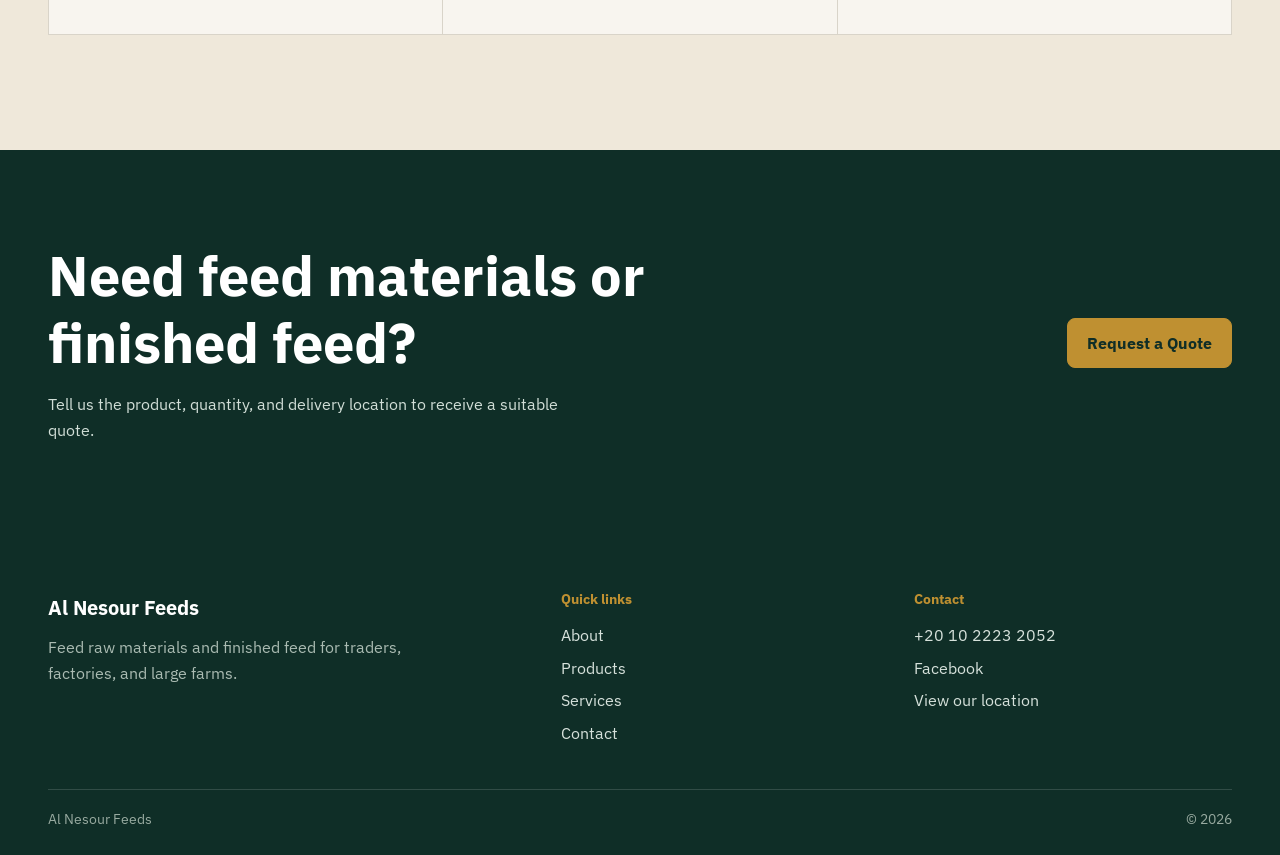
==== commit 2cbae5b7: "Refactor product catalogue into validated category and variant model" ====
--- a/en/index.html
+++ b/en/index.html
@@ -117,7 +117,7 @@
             </div>
             <a class="text-link" href="products.html">View all products</a>
           </div>
-          <div class="product-feature-grid" data-products-grid></div>
+          <div class="product-feature-grid" data-products-grid data-products-context="homepage"></div>
         </div>
       </section>
       <section class="section reasons">
--- a/assets/css/styles.css
+++ b/assets/css/styles.css
@@ -671,6 +671,284 @@
   margin-block-start: 16px;
   color: #d1ded7;
 }
+/* Arabic homepage */
+.home-hero {
+  position: relative;
+  isolation: isolate;
+  display: grid;
+  min-block-size: clamp(530px, 52vw, 700px);
+  overflow: hidden;
+  color: var(--white);
+  background: var(--forest-950);
+}
+.home-hero-media,
+.home-hero-media picture,
+.home-hero-media img,
+.home-hero-overlay {
+  position: absolute;
+  inset: 0;
+  inline-size: 100%;
+  block-size: 100%;
+}
+.home-hero-media img {
+  object-fit: cover;
+  object-position: 60% center;
+}
+.home-hero-overlay {
+  z-index: -1;
+  background: linear-gradient(90deg, rgb(15 46 39 / 94%) 0%, rgb(15 46 39 / 79%) 43%, rgb(15 46 39 / 42%) 100%);
+}
+.home-hero-media {
+  z-index: -2;
+}
+.home-hero-content {
+  align-self: center;
+  padding-block: clamp(72px, 9vw, 122px);
+}
+.home-hero .eyebrow,
+.home-cta .eyebrow {
+  color: #efd286;
+}
+.home-hero h1 {
+  max-inline-size: 16ch;
+  color: var(--white);
+  font-size: clamp(2.6rem, 5.4vw, 5.45rem);
+  line-height: 1.28;
+}
+.home-hero p {
+  max-inline-size: 62ch;
+  margin-block-start: 20px;
+  color: #e1eae4;
+  font-size: clamp(1.03rem, 1.6vw, 1.22rem);
+}
+.home-hero .btn-outline {
+  color: var(--white);
+  border-color: rgb(255 255 255 / 68%);
+}
+.home-hero .btn-outline:hover {
+  color: var(--forest-950);
+  background: var(--white);
+}
+.home-proof {
+  color: var(--white);
+  background: var(--forest-800);
+}
+.home-proof-grid {
+  display: grid;
+  grid-template-columns: repeat(4, 1fr);
+}
+.home-proof p {
+  min-block-size: 112px;
+  display: flex;
+  align-items: center;
+  padding: 22px 26px;
+  color: #f0f4f1;
+  font-weight: 700;
+  line-height: 1.55;
+  border-inline-start: 1px solid rgb(255 255 255 / 18%);
+}
+.home-proof p:first-child {
+  border-inline-start: 0;
+}
+.home-products-grid {
+  display: grid;
+  grid-template-columns: repeat(auto-fit, minmax(220px, 1fr));
+  gap: 18px;
+}
+.home-products-grid .product-card {
+  background: var(--sand-50);
+}
+.home-products-grid .product-card:first-child {
+  grid-column: span 2;
+}
+.home-products-grid .product-image {
+  aspect-ratio: 16 / 10;
+}
+.home-products-grid .product-card-text-only .product-content {
+  min-block-size: 100%;
+  padding: 28px;
+}
+.product-variants {
+  color: var(--ink-950);
+  font-size: 0.86rem;
+  font-weight: 700;
+}
+.home-categories {
+  background: var(--sand-100);
+}
+.home-categories-layout {
+  display: grid;
+  grid-template-columns: minmax(0, 0.85fr) minmax(0, 1.15fr);
+  gap: clamp(36px, 7vw, 112px);
+  align-items: start;
+}
+.home-category-list {
+  border-block: 1px solid var(--line-200);
+}
+.home-category-list article {
+  padding-block: 26px;
+  border-block-end: 1px solid var(--line-200);
+}
+.home-category-list h3 {
+  font-size: clamp(1.45rem, 2.4vw, 2rem);
+}
+.home-category-list p {
+  max-inline-size: 52ch;
+  margin-block: 8px 14px;
+}
+.home-benefits {
+  background: var(--white);
+}
+.home-section-heading {
+  display: grid;
+  grid-template-columns: minmax(0, 0.75fr) minmax(0, 1.25fr);
+  gap: 24px;
+  align-items: end;
+  margin-block-end: 42px;
+}
+.home-benefits-list {
+  display: grid;
+  grid-template-columns: repeat(3, 1fr);
+  gap: 0;
+  padding: 0;
+  margin: 0;
+  list-style: none;
+  border-block: 1px solid var(--line-200);
+}
+.home-benefits-list li {
+  min-block-size: 132px;
+  display: flex;
+  align-items: center;
+  padding: 22px 28px;
+  color: var(--forest-950);
+  font-weight: 700;
+  line-height: 1.55;
+  border-inline-start: 1px solid var(--line-200);
+  border-block-end: 1px solid var(--line-200);
+}
+.home-benefits-list li:nth-child(3n + 1) {
+  border-inline-start: 0;
+}
+.home-benefits-list li:nth-last-child(-n + 3) {
+  border-block-end: 0;
+}
+.home-audiences {
+  color: var(--white);
+  background: var(--forest-950);
+}
+.home-audiences .section-title {
+  color: var(--white);
+}
+.home-audiences-grid {
+  display: grid;
+  grid-template-columns: repeat(3, 1fr);
+  gap: 0;
+  margin-block-start: 44px;
+  border-block: 1px solid rgb(255 255 255 / 25%);
+}
+.home-audiences-grid article {
+  min-block-size: 220px;
+  padding: 26px 30px;
+  border-inline-start: 1px solid rgb(255 255 255 / 25%);
+}
+.home-audiences-grid article:first-child {
+  border-inline-start: 0;
+}
+.home-audiences-grid h3 {
+  color: var(--white);
+  font-size: 1.5rem;
+}
+.home-audiences-grid p {
+  margin-block-start: 14px;
+  color: #d4dfd8;
+}
+.home-delivery {
+  background: var(--sand-50);
+}
+.home-delivery-layout {
+  display: grid;
+  grid-template-columns: minmax(220px, 0.7fr) minmax(0, 1.3fr);
+  gap: clamp(42px, 8vw, 132px);
+  align-items: center;
+}
+.home-delivery-mark {
+  aspect-ratio: 1;
+  display: grid;
+  place-items: center;
+  max-inline-size: 300px;
+  margin-inline: auto;
+  color: var(--forest-800);
+  border: 1px solid var(--line-200);
+  border-radius: 50%;
+  background:
+    linear-gradient(135deg, transparent 48%, var(--sand-100) 48% 52%, transparent 52%),
+    var(--white);
+}
+.home-delivery-mark span {
+  padding: 10px 16px;
+  font-size: clamp(1.5rem, 3vw, 2.4rem);
+  font-weight: 700;
+  border-block: 2px solid var(--brass-500);
+}
+.home-delivery .text-link {
+  display: inline-block;
+  margin-block-start: 22px;
+}
+.home-process {
+  background: var(--sand-100);
+}
+.home-process-list {
+  display: grid;
+  grid-template-columns: repeat(4, 1fr);
+  gap: 0;
+  padding: 0;
+  margin: 0;
+  overflow: hidden;
+  list-style: none;
+  counter-reset: process;
+  border: 1px solid var(--line-200);
+}
+.home-process-list li {
+  min-block-size: 180px;
+  padding: 28px;
+  color: var(--ink-950);
+  font-weight: 700;
+  line-height: 1.6;
+  background: var(--white);
+  border-inline-start: 1px solid var(--line-200);
+  counter-increment: process;
+}
+.home-process-list li:first-child {
+  border-inline-start: 0;
+}
+.home-process-list li::before {
+  content: counter(process, decimal-leading-zero);
+  display: block;
+  margin-block-end: 34px;
+  color: var(--brass-700);
+  font: 800 1rem/1 var(--font-en);
+}
+.home-cta {
+  color: var(--white);
+  background: var(--forest-950);
+}
+.home-cta-layout {
+  display: flex;
+  align-items: center;
+  justify-content: space-between;
+  gap: 30px;
+  padding-block: clamp(56px, 8vw, 96px);
+}
+.home-cta h2 {
+  max-inline-size: 20ch;
+  color: var(--white);
+  font-size: clamp(2.2rem, 4.3vw, 4.1rem);
+}
+.home-cta p {
+  max-inline-size: 57ch;
+  margin-block-start: 16px;
+  color: #d1ded7;
+}
 /* Pages */
 .page-hero {
   color: var(--white);
@@ -994,6 +1272,60 @@
   .process-grid {
     grid-template-columns: repeat(2, 1fr);
   }
+  .home-hero {
+    min-block-size: 590px;
+  }
+  .home-proof-grid,
+  .home-benefits-list {
+    grid-template-columns: repeat(2, 1fr);
+  }
+  .home-proof p:nth-child(3) {
+    border-inline-start: 0;
+    border-block-start: 1px solid rgb(255 255 255 / 18%);
+  }
+  .home-proof p:nth-child(4) {
+    border-block-start: 1px solid rgb(255 255 255 / 18%);
+  }
+  .home-categories-layout,
+  .home-delivery-layout {
+    grid-template-columns: 1fr;
+  }
+  .home-section-heading {
+    grid-template-columns: 1fr;
+  }
+  .home-benefits-list li:nth-child(3n + 1) {
+    border-inline-start: 1px solid var(--line-200);
+  }
+  .home-benefits-list li:nth-child(2n + 1) {
+    border-inline-start: 0;
+  }
+  .home-benefits-list li:nth-last-child(-n + 3) {
+    border-block-end: 1px solid var(--line-200);
+  }
+  .home-benefits-list li:nth-last-child(-n + 2) {
+    border-block-end: 0;
+  }
+  .home-audiences-grid {
+    grid-template-columns: 1fr;
+  }
+  .home-audiences-grid article {
+    min-block-size: auto;
+    border-inline-start: 0;
+    border-block-start: 1px solid rgb(255 255 255 / 25%);
+  }
+  .home-audiences-grid article:first-child {
+    border-block-start: 0;
+  }
+  .home-process-list {
+    grid-template-columns: repeat(2, 1fr);
+  }
+  .home-process-list li:nth-child(3) {
+    border-inline-start: 0;
+    border-block-start: 1px solid var(--line-200);
+  }
+  .home-process-list li:nth-child(4) {
+    border-block-start: 1px solid var(--line-200);
+  }
   .process-step:nth-child(3) {
     border-inline-start: 0;
     border-block-start: 1px solid var(--line-200);
@@ -1063,6 +1395,71 @@
   .section-title {
     font-size: clamp(2rem, 10vw, 2.65rem);
   }
+  .home-hero {
+    min-block-size: auto;
+  }
+  .home-hero-content {
+    padding-block: 82px 64px;
+  }
+  .home-hero-media img {
+    object-position: 65% center;
+  }
+  .home-hero-overlay {
+    background: linear-gradient(90deg, rgb(15 46 39 / 91%) 0%, rgb(15 46 39 / 74%) 100%);
+  }
+  .home-hero h1 {
+    font-size: clamp(2.55rem, 12vw, 3.45rem);
+  }
+  .home-proof-grid,
+  .home-benefits-list,
+  .home-process-list {
+    grid-template-columns: 1fr;
+  }
+  .home-proof p,
+  .home-proof p:nth-child(3),
+  .home-proof p:nth-child(4) {
+    min-block-size: auto;
+    border-inline-start: 0;
+    border-block-start: 1px solid rgb(255 255 255 / 18%);
+  }
+  .home-proof p:first-child {
+    border-block-start: 0;
+  }
+  .home-products-grid .product-card:first-child {
+    grid-column: auto;
+  }
+  .home-benefits-list li,
+  .home-benefits-list li:nth-child(3n + 1),
+  .home-benefits-list li:nth-child(2n + 1),
+  .home-benefits-list li:nth-last-child(-n + 3),
+  .home-benefits-list li:nth-last-child(-n + 2) {
+    min-block-size: auto;
+    border-inline-start: 0;
+    border-block-end: 1px solid var(--line-200);
+  }
+  .home-benefits-list li:last-child {
+    border-block-end: 0;
+  }
+  .home-delivery-mark {
+    max-inline-size: 210px;
+  }
+  .home-process-list li,
+  .home-process-list li:nth-child(3),
+  .home-process-list li:nth-child(4) {
+    min-block-size: auto;
+    border-inline-start: 0;
+    border-block-start: 1px solid var(--line-200);
+  }
+  .home-process-list li:first-child {
+    border-block-start: 0;
+  }
+  .home-cta-layout {
+    align-items: start;
+    flex-direction: column;
+  }
+  .home-cta .btn {
+    inline-size: 100%;
+  }
   .choice-panel {
     min-block-size: 290px;
   }
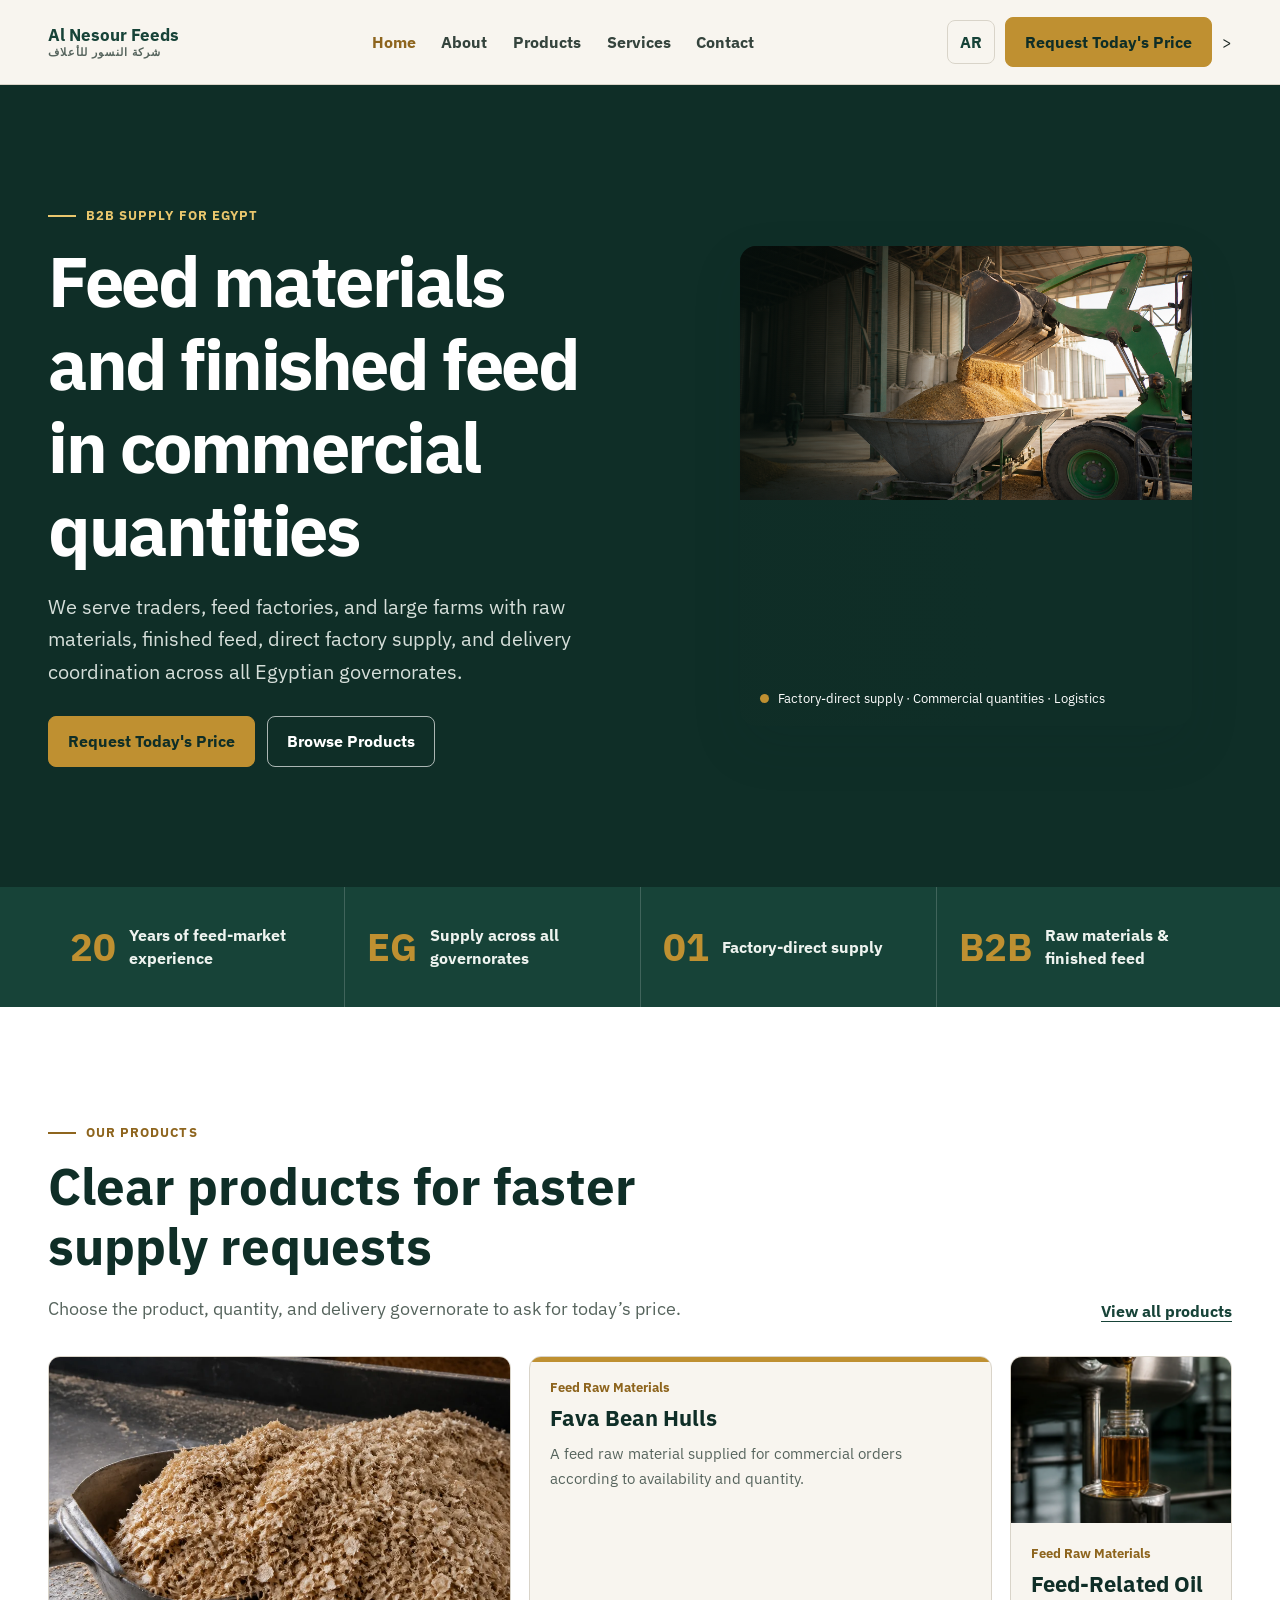
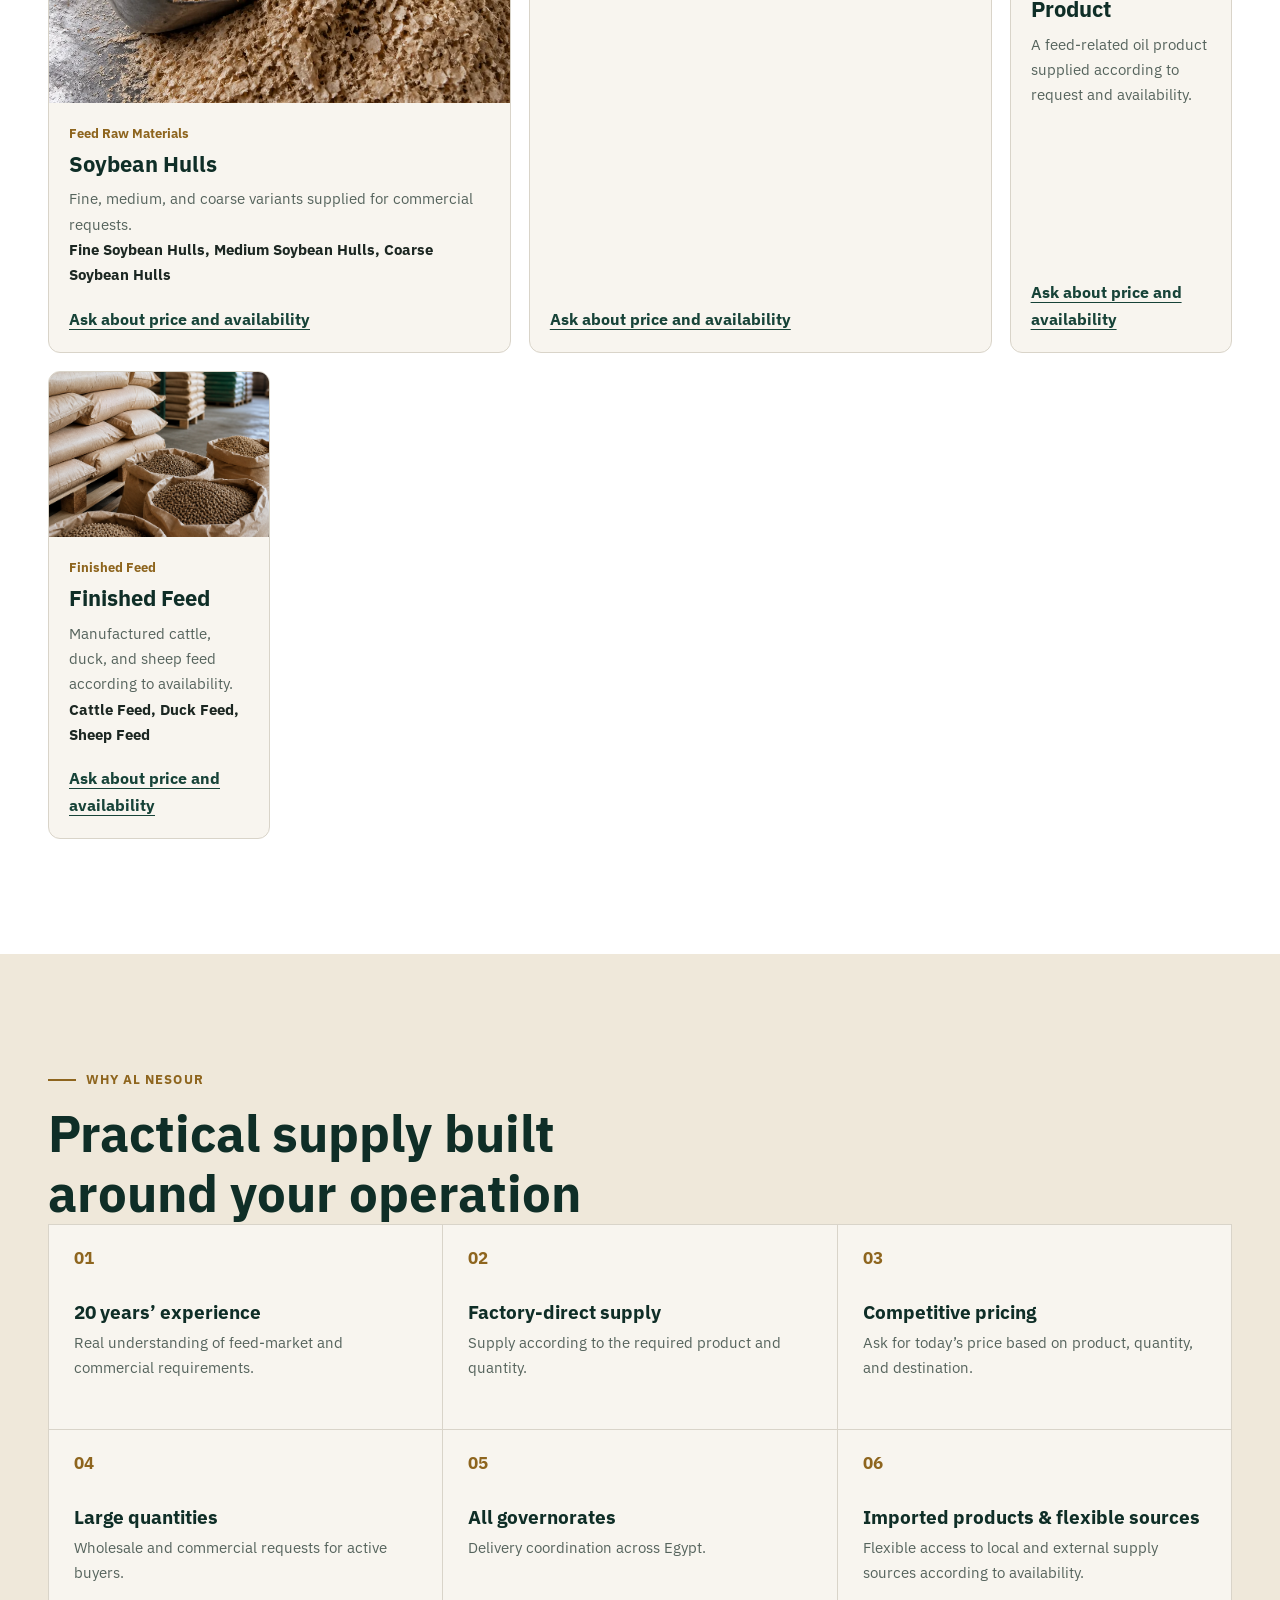
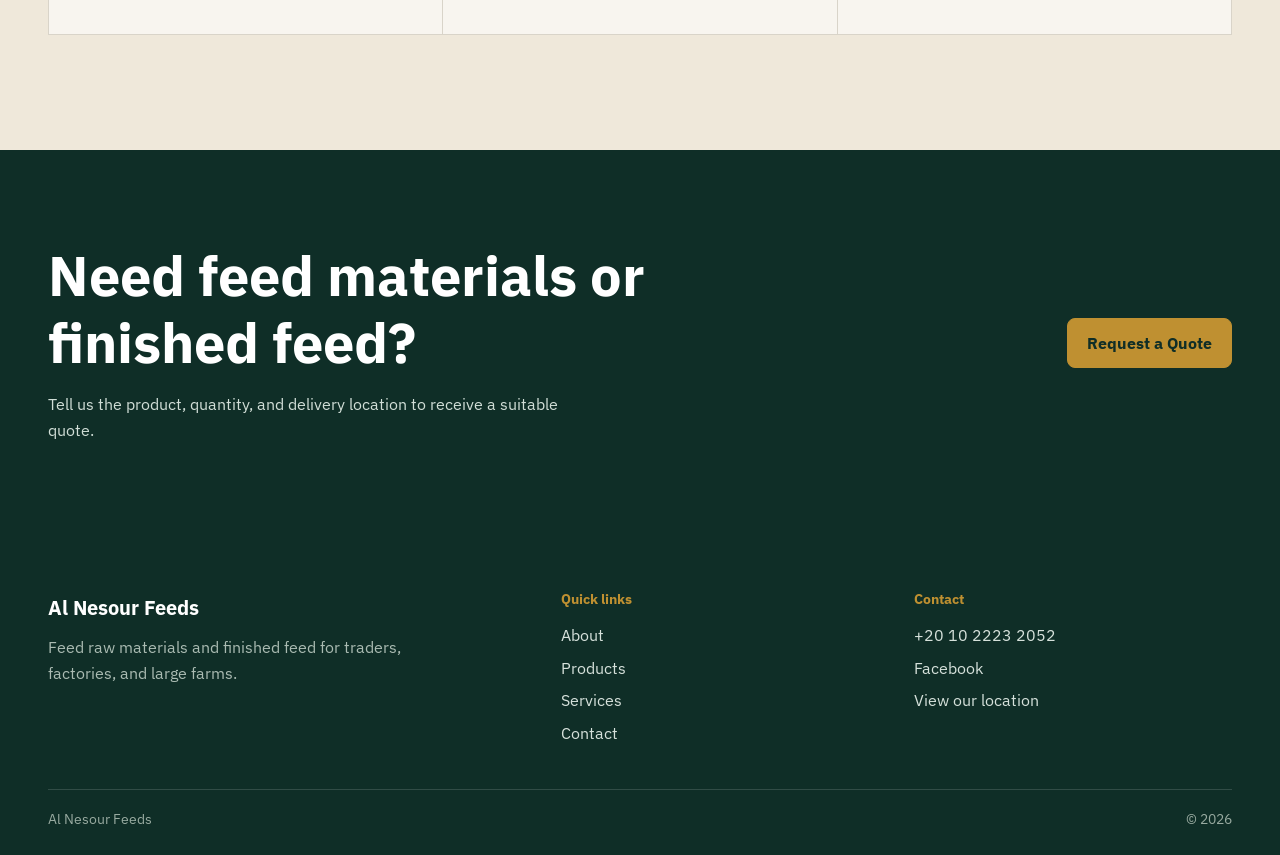
==== commit 371d0fe6: "Refine bilingual website structure and content" ====
--- a/en/index.html
+++ b/en/index.html
@@ -117,7 +117,11 @@
             </div>
             <a class="text-link" href="products.html">View all products</a>
           </div>
-          <div class="product-feature-grid" data-products-grid data-products-context="homepage"></div>
+          <div
+            class="product-feature-grid"
+            data-products-grid
+            data-products-context="homepage"
+          ></div>
         </div>
       </section>
       <section class="section reasons">
--- a/assets/css/styles.css
+++ b/assets/css/styles.css
@@ -696,7 +696,12 @@
 }
 .home-hero-overlay {
   z-index: -1;
-  background: linear-gradient(90deg, rgb(15 46 39 / 94%) 0%, rgb(15 46 39 / 79%) 43%, rgb(15 46 39 / 42%) 100%);
+  background: linear-gradient(
+    90deg,
+    rgb(15 46 39 / 94%) 0%,
+    rgb(15 46 39 / 79%) 43%,
+    rgb(15 46 39 / 42%) 100%
+  );
 }
 .home-hero-media {
   z-index: -2;
@@ -881,8 +886,7 @@
   border: 1px solid var(--line-200);
   border-radius: 50%;
   background:
-    linear-gradient(135deg, transparent 48%, var(--sand-100) 48% 52%, transparent 52%),
-    var(--white);
+    linear-gradient(135deg, transparent 48%, var(--sand-100) 48% 52%, transparent 52%), var(--white);
 }
 .home-delivery-mark span {
   padding: 10px 16px;
@@ -1012,11 +1016,42 @@
 .product-page {
   background: var(--white);
 }
+.catalogue-hero {
+  padding-block: clamp(54px, 7vw, 82px);
+}
+.catalogue-hero-layout,
+.catalogue-heading,
+.catalogue-cta-wrap {
+  display: flex;
+  align-items: end;
+  justify-content: space-between;
+  gap: 28px;
+}
+.catalogue-hero h1 {
+  max-inline-size: 19ch;
+  margin-block: 9px 12px;
+  font-size: clamp(2.1rem, 4vw, 3.45rem);
+}
+.catalogue-hero p,
+.catalogue-heading p {
+  max-inline-size: 62ch;
+  margin: 0;
+}
+.catalogue-heading {
+  align-items: start;
+}
+.catalogue-heading h2,
+.catalogue-section-heading h2,
+.guidance-layout h2,
+.catalogue-cta h2 {
+  margin-block: 8px 0;
+  font-size: clamp(1.8rem, 3vw, 2.55rem);
+}
 .filter-bar {
   display: flex;
   flex-wrap: wrap;
   gap: 8px;
-  margin-block: 30px;
+  margin-block: 30px 42px;
 }
 .filter-btn {
   min-block-size: 44px;
@@ -1039,6 +1074,166 @@
 }
 .product-grid .product-card {
   background: var(--sand-50);
+}
+.catalogue-layout {
+  display: grid;
+  gap: clamp(54px, 8vw, 96px);
+}
+.catalogue-category {
+  display: grid;
+  gap: 24px;
+}
+.catalogue-category.is-filtered-out {
+  display: none;
+}
+.catalogue-section-heading {
+  display: flex;
+  align-items: end;
+  justify-content: space-between;
+  gap: 24px;
+  padding-block-end: 22px;
+  border-block-end: 1px solid var(--line-200);
+}
+.catalogue-family {
+  display: grid;
+  grid-template-columns: minmax(220px, 0.72fr) minmax(0, 1.28fr);
+  overflow: hidden;
+  border: 1px solid var(--line-200);
+  border-radius: var(--radius-md);
+  background: var(--sand-50);
+}
+.catalogue-family > .product-image {
+  min-block-size: 100%;
+  aspect-ratio: auto;
+}
+.catalogue-family-content {
+  padding: clamp(24px, 4vw, 42px);
+}
+.catalogue-family-heading {
+  display: grid;
+  gap: 8px;
+  max-inline-size: 64ch;
+}
+.catalogue-family-heading h3 {
+  margin: 0;
+  font-size: clamp(1.5rem, 2.4vw, 2rem);
+}
+.catalogue-family-heading p,
+.finished-family-intro p {
+  margin: 0;
+}
+.catalogue-family-heading .text-link {
+  margin-block-start: 5px;
+}
+.variant-list {
+  display: grid;
+  grid-template-columns: repeat(3, minmax(0, 1fr));
+  gap: 12px;
+  margin-block-start: 30px;
+}
+.product-variant {
+  min-block-size: 100%;
+  padding: 20px;
+  background: var(--white);
+}
+.product-variant h4 {
+  margin: 0;
+  font-size: 1.15rem;
+}
+.product-variant p {
+  margin-block: 8px 17px;
+  font-size: 0.91rem;
+}
+.catalogue-standalone-grid,
+.finished-products-grid {
+  display: grid;
+  grid-template-columns: repeat(2, minmax(0, 1fr));
+  gap: 18px;
+}
+.catalogue-standalone-grid .product-card,
+.finished-products-grid .product-card {
+  min-block-size: 250px;
+}
+.product-card-text-only {
+  position: relative;
+  overflow: hidden;
+}
+.product-card-text-only::before {
+  position: absolute;
+  inset-block-start: 0;
+  inset-inline: 0;
+  block-size: 5px;
+  background: var(--brass-500);
+  content: '';
+}
+.finished-family-intro {
+  display: grid;
+  grid-template-columns: 106px minmax(0, 1fr);
+  gap: 14px;
+  align-items: center;
+  max-inline-size: 450px;
+}
+.finished-family-intro .product-image {
+  aspect-ratio: 1;
+  border-radius: 50%;
+}
+.catalogue-fallback {
+  margin-block-start: 24px;
+  padding: 18px;
+  border: 1px solid var(--line-200);
+  background: var(--sand-50);
+}
+.catalogue-guidance {
+  background: var(--sand-100);
+}
+.guidance-layout {
+  display: grid;
+  grid-template-columns: 0.9fr 1.1fr;
+  gap: clamp(36px, 7vw, 100px);
+  align-items: start;
+}
+.guidance-layout p,
+.catalogue-cta p {
+  max-inline-size: 55ch;
+  margin-block: 13px 0;
+}
+.guidance-list {
+  display: grid;
+  grid-template-columns: repeat(3, minmax(0, 1fr));
+  gap: 0;
+  margin: 0;
+  padding: 0;
+  list-style: none;
+  border: 1px solid var(--line-200);
+  background: var(--white);
+}
+.guidance-list li {
+  display: grid;
+  gap: 8px;
+  padding: 24px;
+  border-inline-start: 1px solid var(--line-200);
+}
+.guidance-list li:first-child {
+  border-inline-start: 0;
+}
+.guidance-list strong {
+  color: var(--forest-800);
+  font-size: 1.1rem;
+}
+.guidance-list span {
+  font-size: 0.9rem;
+  line-height: 1.7;
+}
+.catalogue-cta {
+  padding-block: clamp(50px, 7vw, 80px);
+  color: var(--white);
+  background: var(--forest-800);
+}
+.catalogue-cta h2 {
+  color: var(--white);
+}
+.catalogue-cta p {
+  color: #cedbd4;
 }
 .service-page-grid {
   display: grid;
@@ -1476,3 +1671,56 @@
     animation-duration: 0.01ms !important;
   }
 }
+@media (max-width: 900px) {
+  .catalogue-family {
+    grid-template-columns: minmax(190px, 0.68fr) minmax(0, 1.32fr);
+  }
+  .variant-list {
+    grid-template-columns: 1fr;
+  }
+  .guidance-layout {
+    grid-template-columns: 1fr;
+  }
+}
+@media (max-width: 700px) {
+  .catalogue-hero-layout,
+  .catalogue-heading,
+  .catalogue-section-heading,
+  .catalogue-cta-wrap {
+    align-items: start;
+    flex-direction: column;
+  }
+  .catalogue-hero-layout > .btn,
+  .catalogue-cta-wrap > .btn {
+    inline-size: 100%;
+  }
+  .catalogue-section-heading {
+    padding-block-end: 18px;
+  }
+  .catalogue-family {
+    grid-template-columns: 1fr;
+  }
+  .catalogue-family > .product-image {
+    min-block-size: auto;
+    aspect-ratio: 16 / 10;
+  }
+  .catalogue-family-content {
+    padding: 24px;
+  }
+  .catalogue-standalone-grid,
+  .finished-products-grid,
+  .guidance-list {
+    grid-template-columns: 1fr;
+  }
+  .guidance-list li,
+  .guidance-list li:first-child {
+    border-inline-start: 0;
+    border-block-start: 1px solid var(--line-200);
+  }
+  .guidance-list li:first-child {
+    border-block-start: 0;
+  }
+  .finished-family-intro {
+    grid-template-columns: 72px minmax(0, 1fr);
+  }
+}
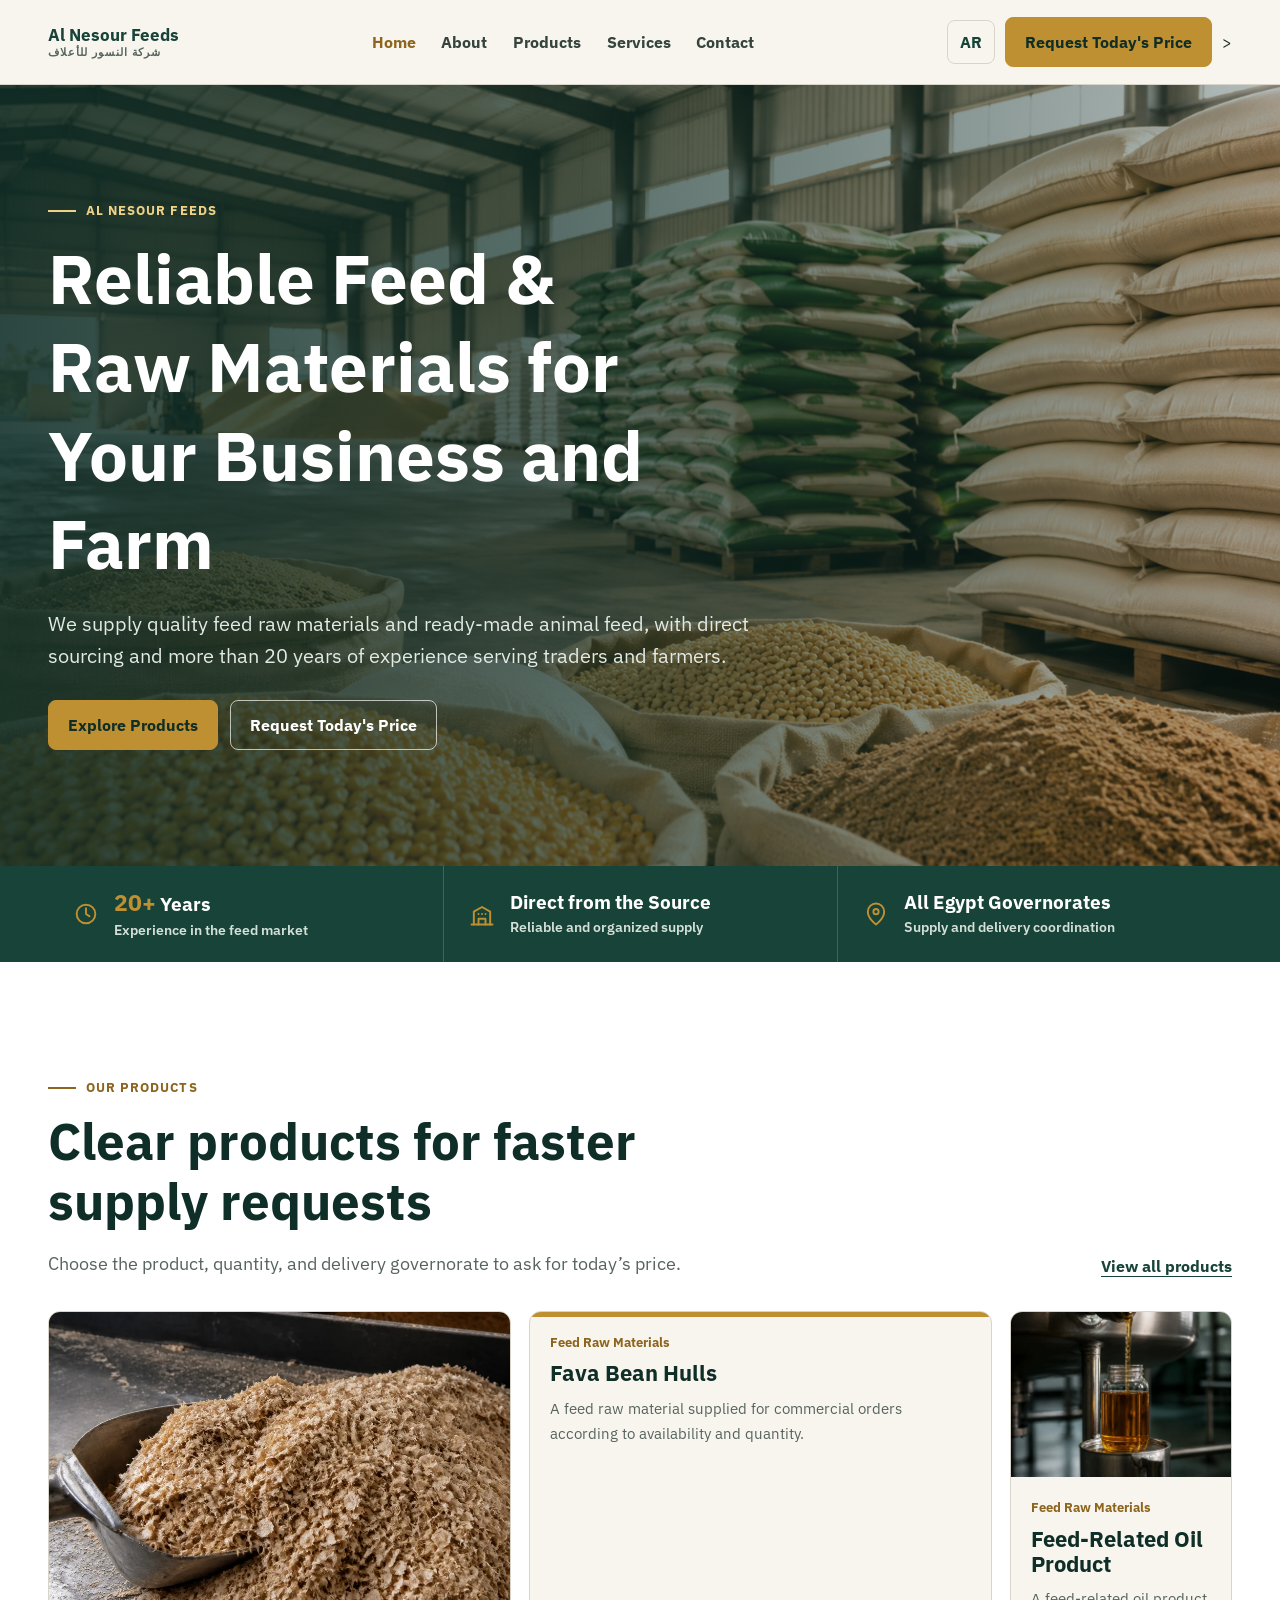
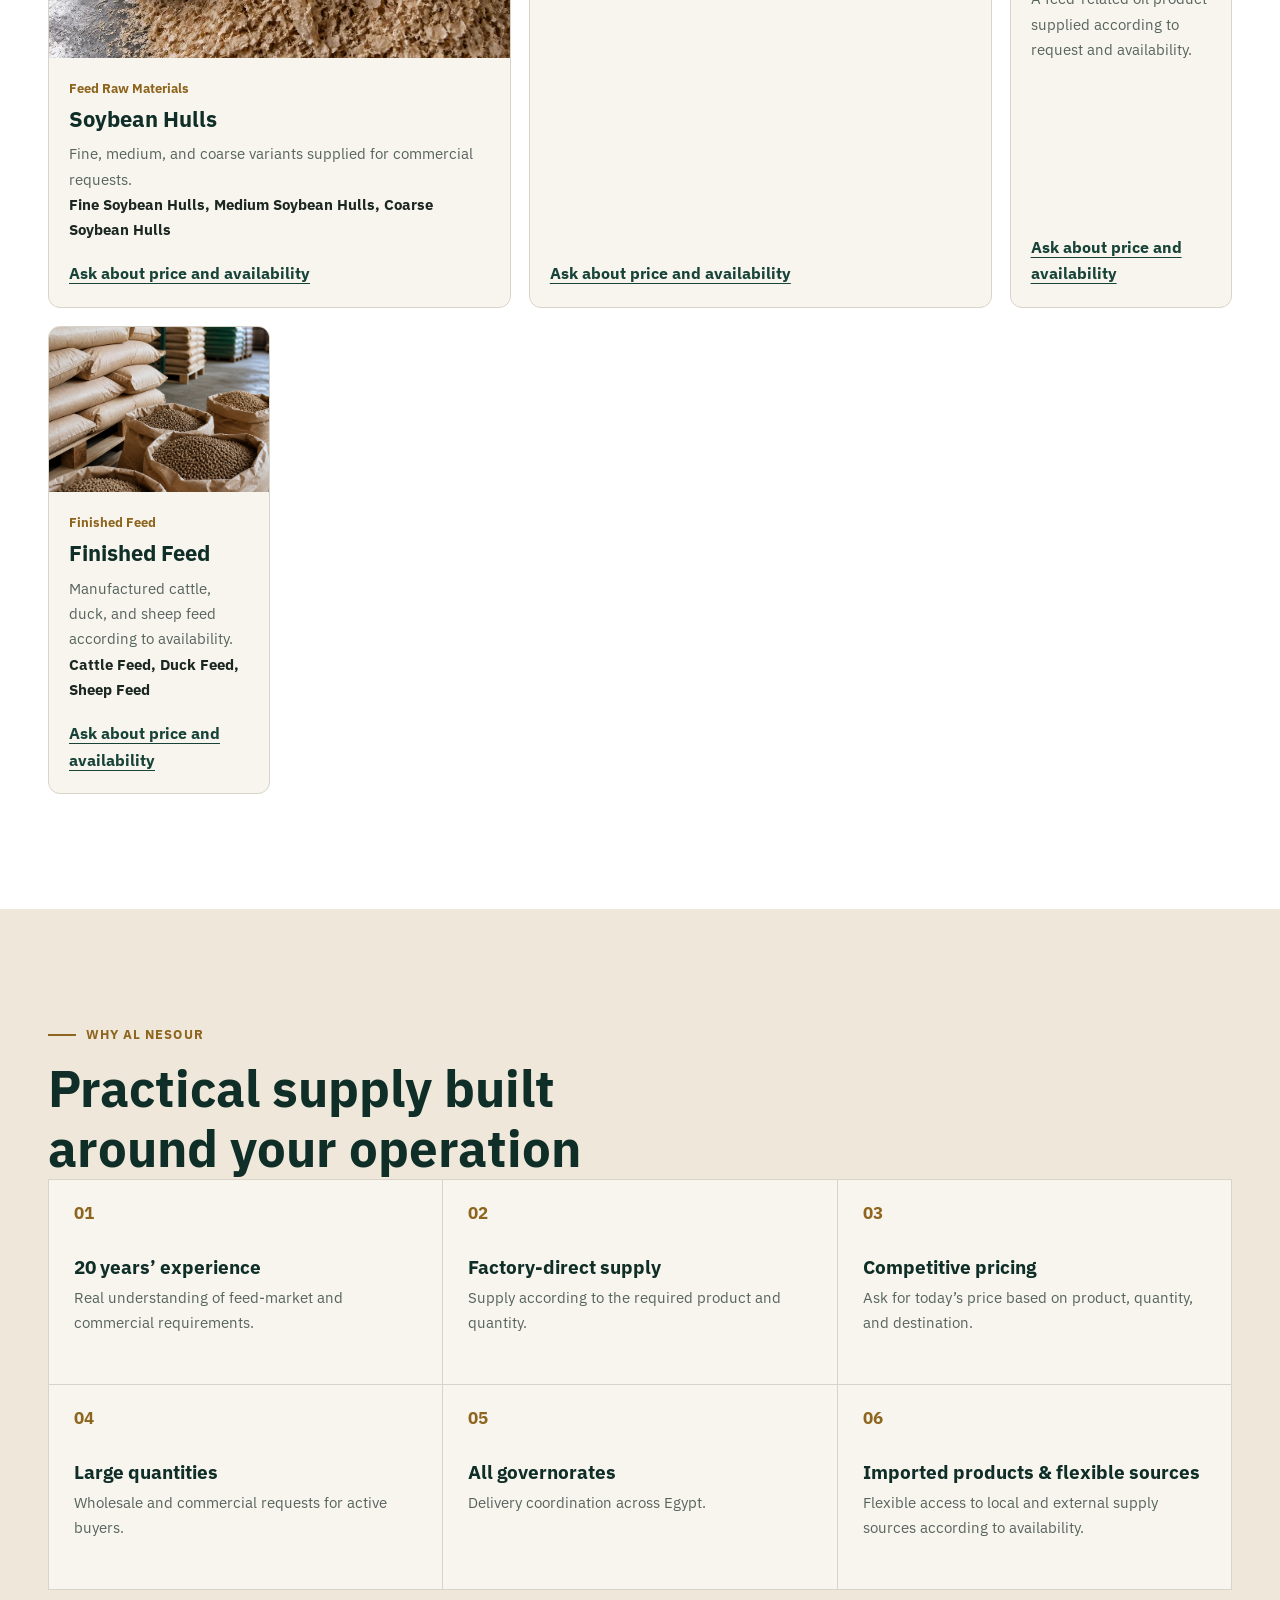
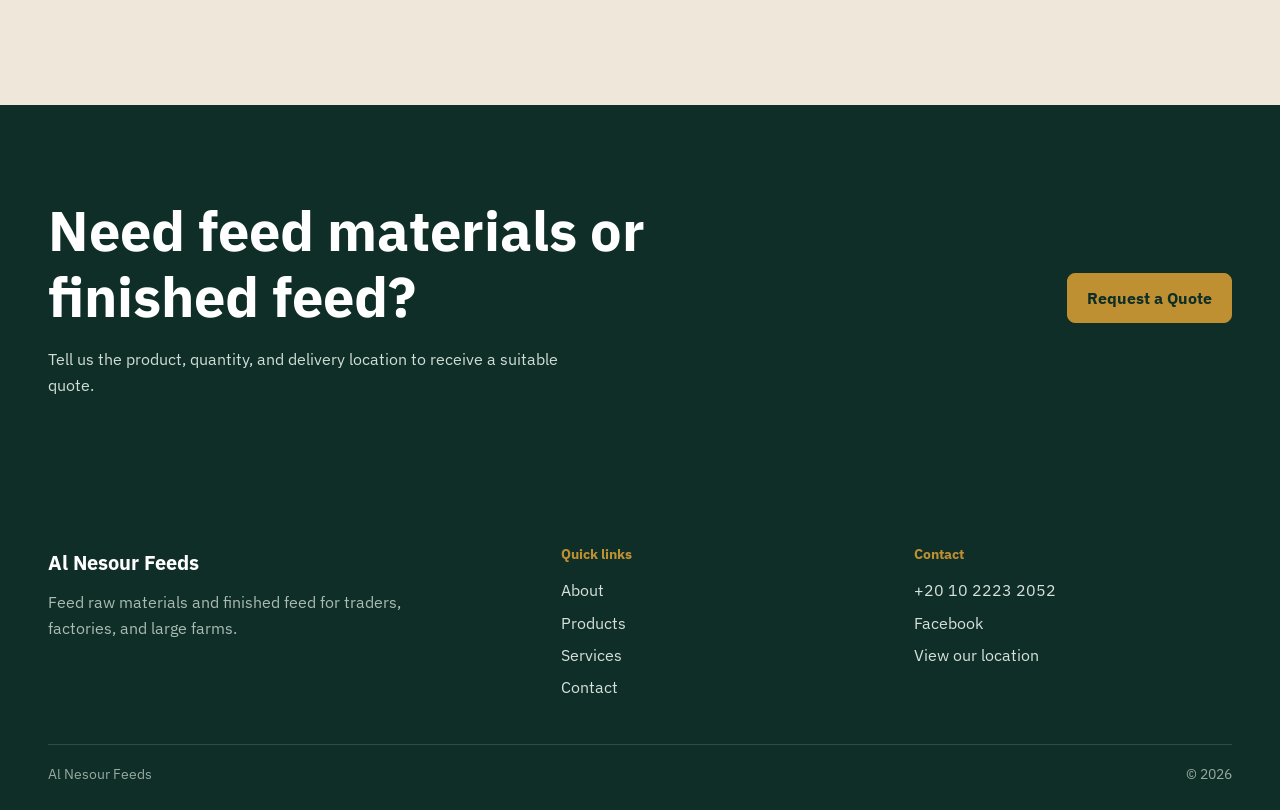
==== commit 749b5665: "Hero section" ====
--- a/en/index.html
+++ b/en/index.html
@@ -59,49 +59,64 @@
       </nav>
     </header>
     <main id="main" tabindex="-1">
-      <section class="hero">
-        <div class="container">
-          <div class="hero-copy">
-            <div class="eyebrow">B2B supply for Egypt</div>
-            <h1>Feed materials and finished feed in commercial quantities</h1>
-            <p>
-              We serve traders, feed factories, and large farms with raw materials, finished feed,
-              direct factory supply, and delivery coordination across all Egyptian governorates.
-            </p>
-            <div class="button-row">
-              <a class="btn btn-primary" href="contact.html">Request Today's Price</a
-              ><a class="btn btn-outline" href="products.html">Browse Products</a>
-            </div>
-          </div>
-          <figure class="hero-media">
+      <section class="home-hero" aria-labelledby="home-hero-title">
+        <div class="home-hero-media" aria-hidden="true">
+          <picture>
             <img
-              src="../assets/images/hero/warehouse-supply-documentary.png"
+              src="../assets/images/hero/Hero.png"
               width="1672"
-              height="943"
-              alt="Feed materials handling in an industrial warehouse"
+              height="941"
+              alt=""
+              fetchpriority="high"
             />
-            <figcaption class="hero-caption">
-              <i></i>Factory-direct supply · Commercial quantities · Logistics
-            </figcaption>
-          </figure>
-        </div>
-      </section>
-      <section class="proof-strip">
-        <div class="container proof-grid">
-          <div class="proof-item">
-            <b class="proof-number">20</b
-            ><span class="proof-text">Years of feed-market experience</span>
-          </div>
-          <div class="proof-item">
-            <b class="proof-number">EG</b
-            ><span class="proof-text">Supply across all governorates</span>
-          </div>
-          <div class="proof-item">
-            <b class="proof-number">01</b><span class="proof-text">Factory-direct supply</span>
-          </div>
-          <div class="proof-item">
-            <b class="proof-number">B2B</b
-            ><span class="proof-text">Raw materials & finished feed</span>
+          </picture>
+        </div>
+        <div class="home-hero-overlay" aria-hidden="true"></div>
+        <div class="container home-hero-content">
+          <div class="eyebrow">Al Nesour Feeds</div>
+          <h1 id="home-hero-title">Reliable Feed &amp; Raw Materials for Your Business and Farm</h1>
+          <p>
+            We supply quality feed raw materials and ready-made animal feed, with direct sourcing and
+            more than 20 years of experience serving traders and farmers.
+          </p>
+          <div class="button-row">
+            <a class="btn btn-primary" href="products.html">Explore Products</a
+            ><a class="btn btn-outline" href="contact.html">Request Today's Price</a>
+          </div>
+        </div>
+      </section>
+      <section class="home-proof" aria-label="Al Nesour supply credentials">
+        <div class="container home-proof-grid">
+          <div class="home-proof-item">
+            <svg class="home-proof-icon" viewBox="0 0 24 24" aria-hidden="true">
+              <circle cx="12" cy="12" r="8"></circle>
+              <path d="M12 7v5l3 2"></path>
+            </svg>
+            <div>
+              <strong class="home-proof-main"><span class="home-proof-accent">20+</span> Years</strong>
+              <span class="home-proof-support">Experience in the feed market</span>
+            </div>
+          </div>
+          <div class="home-proof-item">
+            <svg class="home-proof-icon" viewBox="0 0 24 24" aria-hidden="true">
+              <path d="M3 21h18"></path>
+              <path d="M5 21V10l7-4 7 4v11"></path>
+              <path d="M9 21v-5h6v5M9 12h.01M12 12h.01M15 12h.01"></path>
+            </svg>
+            <div>
+              <strong class="home-proof-main">Direct from the Source</strong>
+              <span class="home-proof-support">Reliable and organized supply</span>
+            </div>
+          </div>
+          <div class="home-proof-item">
+            <svg class="home-proof-icon" viewBox="0 0 24 24" aria-hidden="true">
+              <path d="M12 21s7-5.1 7-11a7 7 0 0 0-14 0c0 5.9 7 11 7 11Z"></path>
+              <circle cx="12" cy="10" r="2.25"></circle>
+            </svg>
+            <div>
+              <strong class="home-proof-main">All Egypt Governorates</strong>
+              <span class="home-proof-support">Supply and delivery coordination</span>
+            </div>
           </div>
         </div>
       </section>
--- a/assets/css/styles.css
+++ b/assets/css/styles.css
@@ -692,15 +692,23 @@
 }
 .home-hero-media img {
   object-fit: cover;
-  object-position: 60% center;
+  object-position: center;
 }
 .home-hero-overlay {
   z-index: -1;
   background: linear-gradient(
     90deg,
-    rgb(15 46 39 / 94%) 0%,
-    rgb(15 46 39 / 79%) 43%,
-    rgb(15 46 39 / 42%) 100%
+    rgb(15 46 39 / 88%) 0%,
+    rgb(15 46 39 / 68%) 45%,
+    rgb(15 46 39 / 30%) 100%
+  );
+}
+html[dir='rtl'] .home-hero-overlay {
+  background: linear-gradient(
+    270deg,
+    rgb(15 46 39 / 88%) 0%,
+    rgb(15 46 39 / 68%) 45%,
+    rgb(15 46 39 / 30%) 100%
   );
 }
 .home-hero-media {
@@ -740,20 +748,53 @@
 }
 .home-proof-grid {
   display: grid;
-  grid-template-columns: repeat(4, 1fr);
-}
-.home-proof p {
-  min-block-size: 112px;
-  display: flex;
+  grid-template-columns: repeat(3, 1fr);
+}
+.home-proof-item {
+  min-block-size: 96px;
+  display: grid;
+  grid-template-columns: auto minmax(0, 1fr);
   align-items: center;
-  padding: 22px 26px;
-  color: #f0f4f1;
-  font-weight: 700;
-  line-height: 1.55;
+  gap: 14px;
+  padding: 18px 24px;
   border-inline-start: 1px solid rgb(255 255 255 / 18%);
 }
-.home-proof p:first-child {
+.home-proof-item:first-child {
   border-inline-start: 0;
+}
+.home-proof-icon {
+  inline-size: 28px;
+  block-size: 28px;
+  flex: none;
+  color: var(--brass-500);
+  fill: none;
+  stroke: currentColor;
+  stroke-linecap: round;
+  stroke-linejoin: round;
+  stroke-width: 1.65;
+}
+.home-proof-main,
+.home-proof-support {
+  display: block;
+}
+.home-proof-main {
+  color: var(--white);
+  font-size: clamp(1.05rem, 1.45vw, 1.3rem);
+  font-weight: 800;
+  line-height: 1.3;
+}
+.home-proof-accent {
+  color: var(--brass-500);
+  font-family: var(--font-en);
+  font-size: 1.25em;
+  white-space: nowrap;
+}
+.home-proof-support {
+  margin-block-start: 3px;
+  color: #d4e0d8;
+  font-size: 0.88rem;
+  font-weight: 600;
+  line-height: 1.5;
 }
 .home-products-grid {
   display: grid;
@@ -1472,14 +1513,15 @@
   }
   .home-proof-grid,
   .home-benefits-list {
-    grid-template-columns: repeat(2, 1fr);
-  }
-  .home-proof p:nth-child(3) {
+    grid-template-columns: 1fr;
+  }
+  .home-proof-item,
+  .home-proof-item:nth-child(3) {
     border-inline-start: 0;
     border-block-start: 1px solid rgb(255 255 255 / 18%);
   }
-  .home-proof p:nth-child(4) {
-    border-block-start: 1px solid rgb(255 255 255 / 18%);
+  .home-proof-item:first-child {
+    border-block-start: 0;
   }
   .home-categories-layout,
   .home-delivery-layout {
@@ -1597,10 +1639,13 @@
     padding-block: 82px 64px;
   }
   .home-hero-media img {
-    object-position: 65% center;
+    object-position: 58% center;
   }
   .home-hero-overlay {
-    background: linear-gradient(90deg, rgb(15 46 39 / 91%) 0%, rgb(15 46 39 / 74%) 100%);
+    background: linear-gradient(90deg, rgb(15 46 39 / 88%) 0%, rgb(15 46 39 / 62%) 100%);
+  }
+  html[dir='rtl'] .home-hero-overlay {
+    background: linear-gradient(270deg, rgb(15 46 39 / 88%) 0%, rgb(15 46 39 / 62%) 100%);
   }
   .home-hero h1 {
     font-size: clamp(2.55rem, 12vw, 3.45rem);
@@ -1610,14 +1655,13 @@
   .home-process-list {
     grid-template-columns: 1fr;
   }
-  .home-proof p,
-  .home-proof p:nth-child(3),
-  .home-proof p:nth-child(4) {
+  .home-proof-item,
+  .home-proof-item:nth-child(3) {
     min-block-size: auto;
     border-inline-start: 0;
     border-block-start: 1px solid rgb(255 255 255 / 18%);
   }
-  .home-proof p:first-child {
+  .home-proof-item:first-child {
     border-block-start: 0;
   }
   .home-products-grid .product-card:first-child {
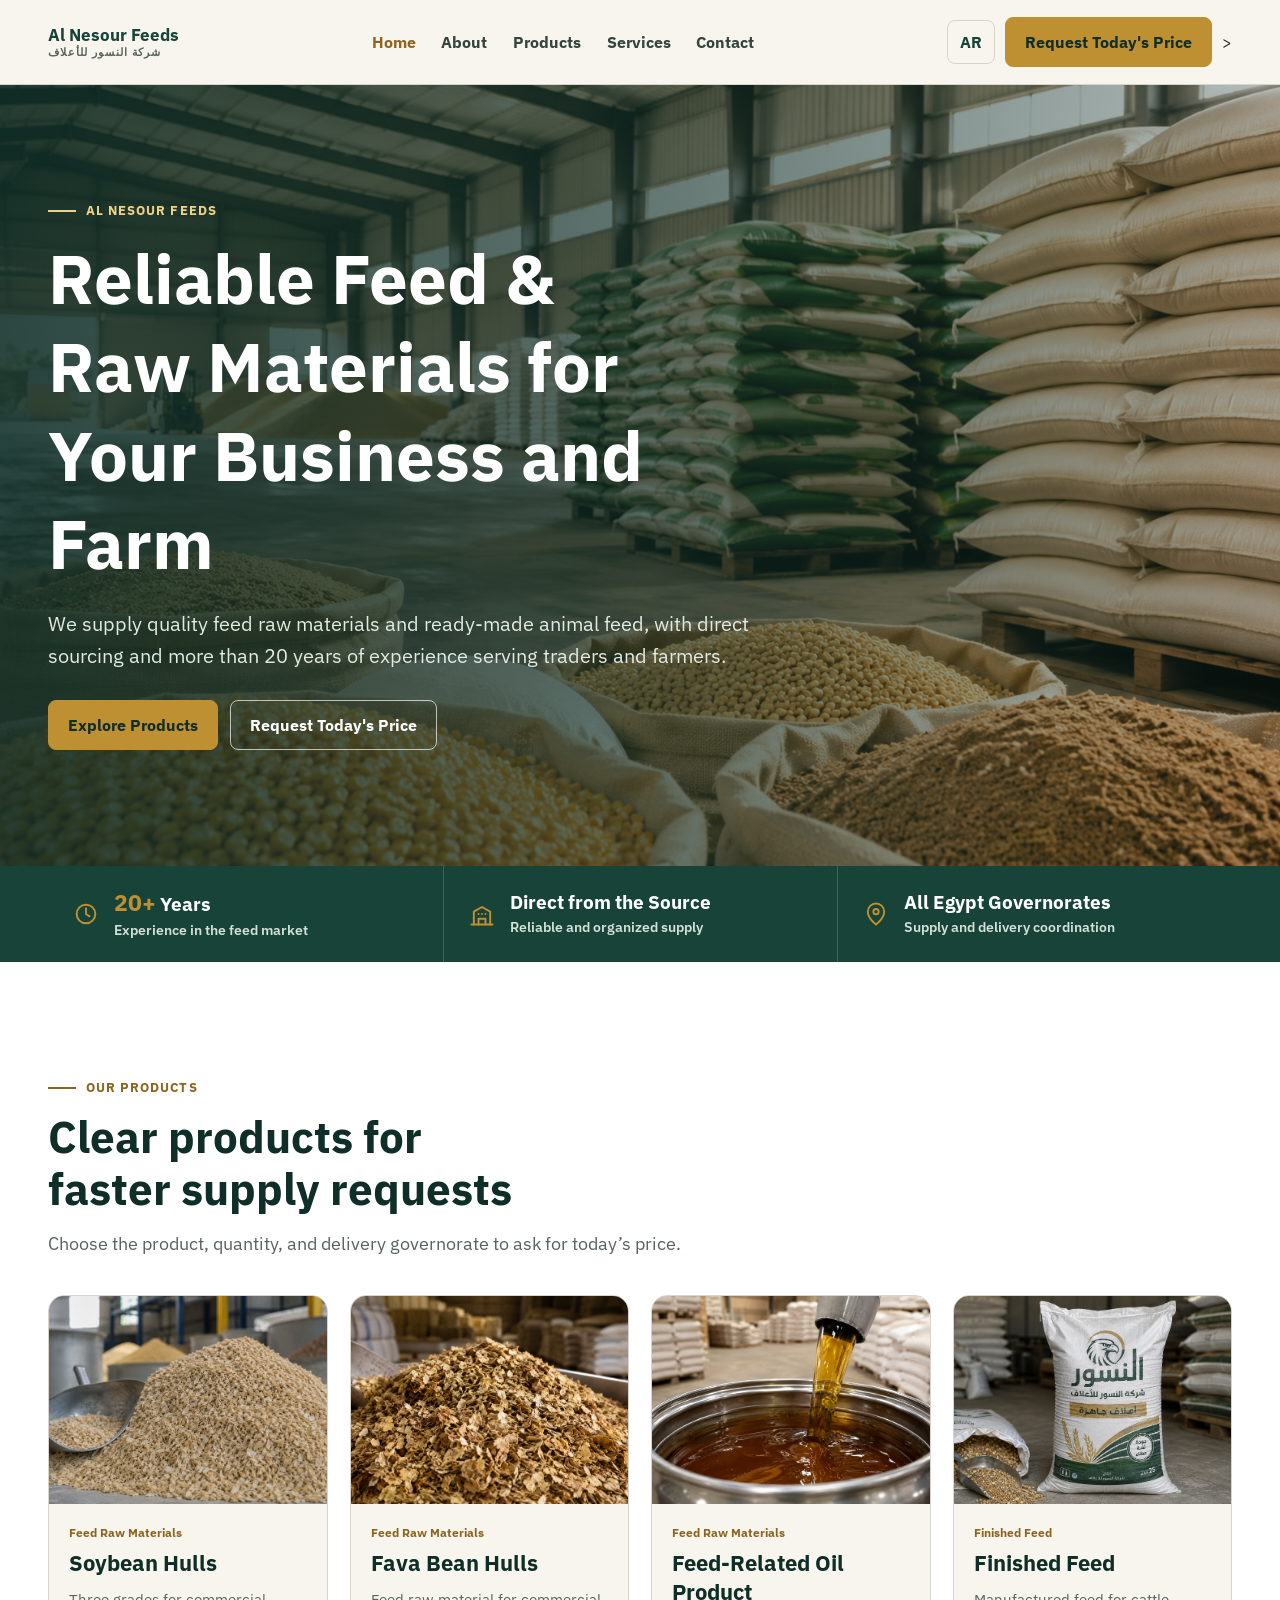
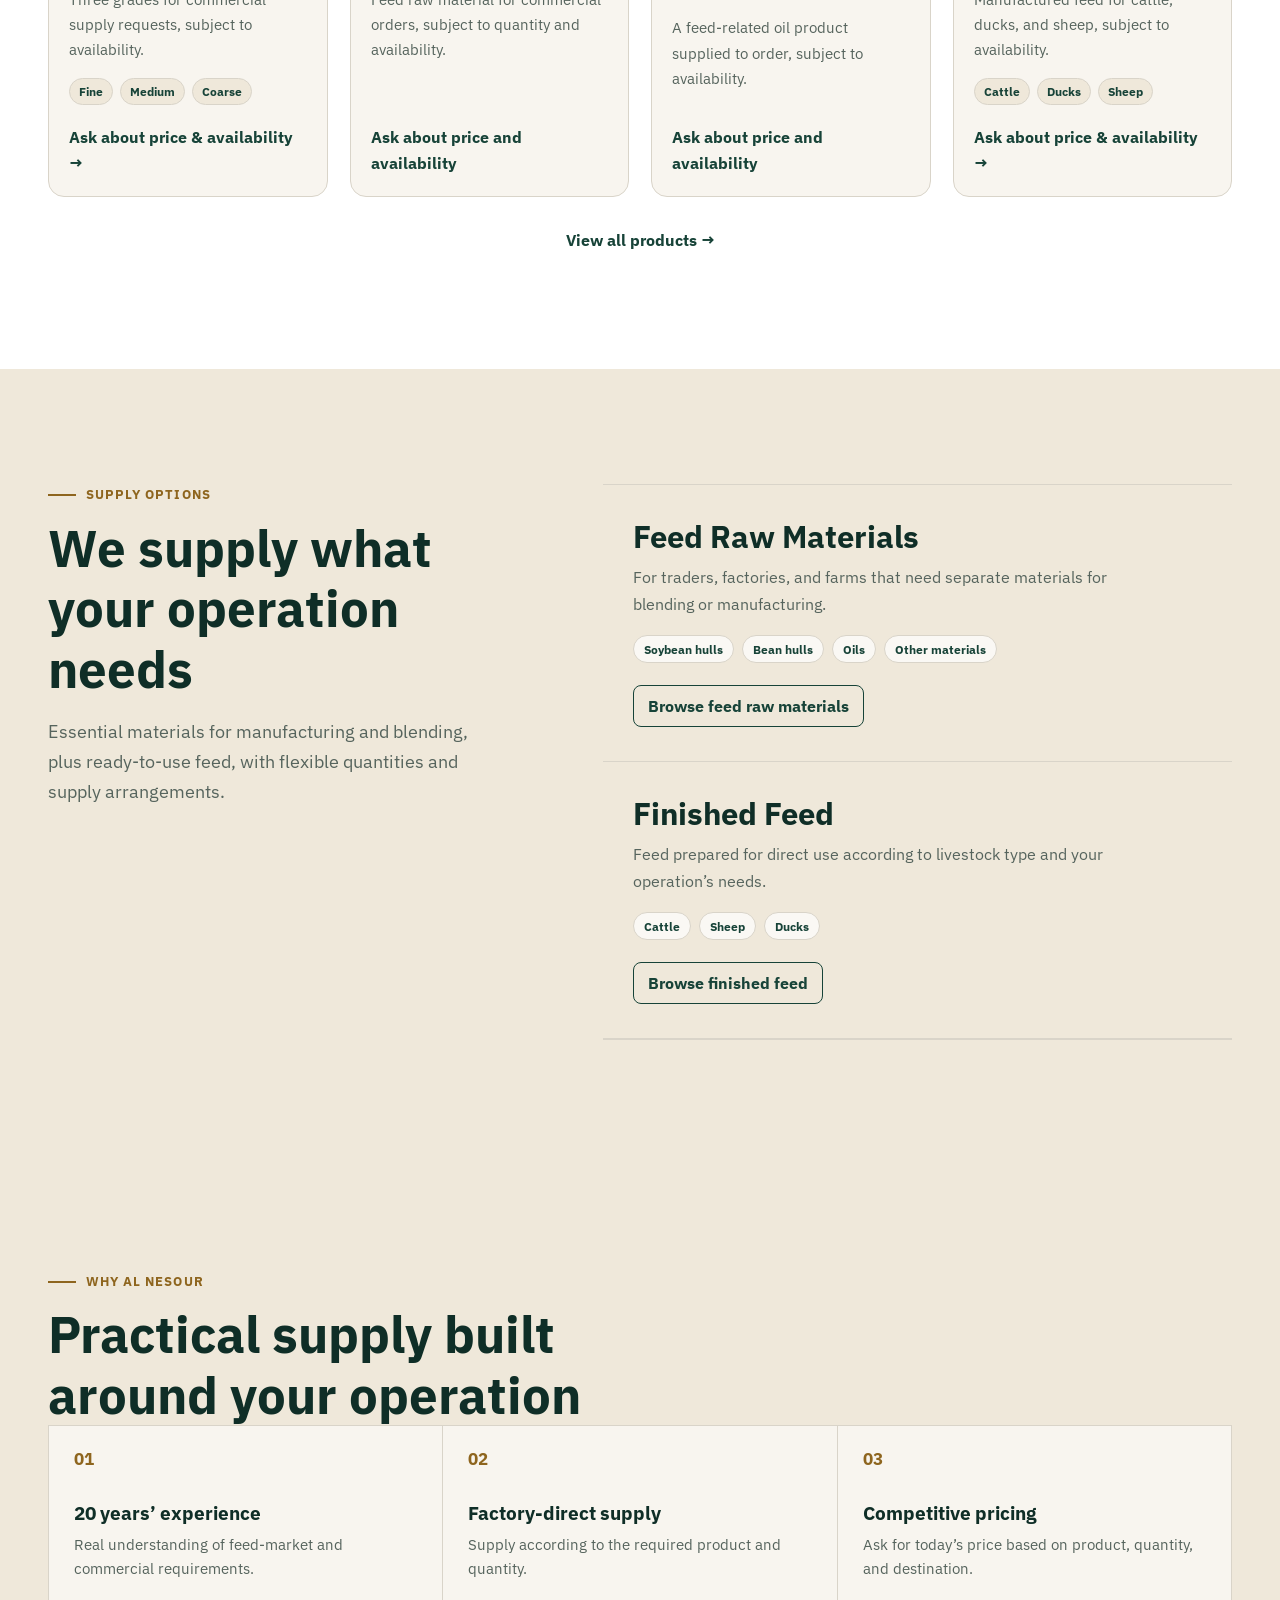
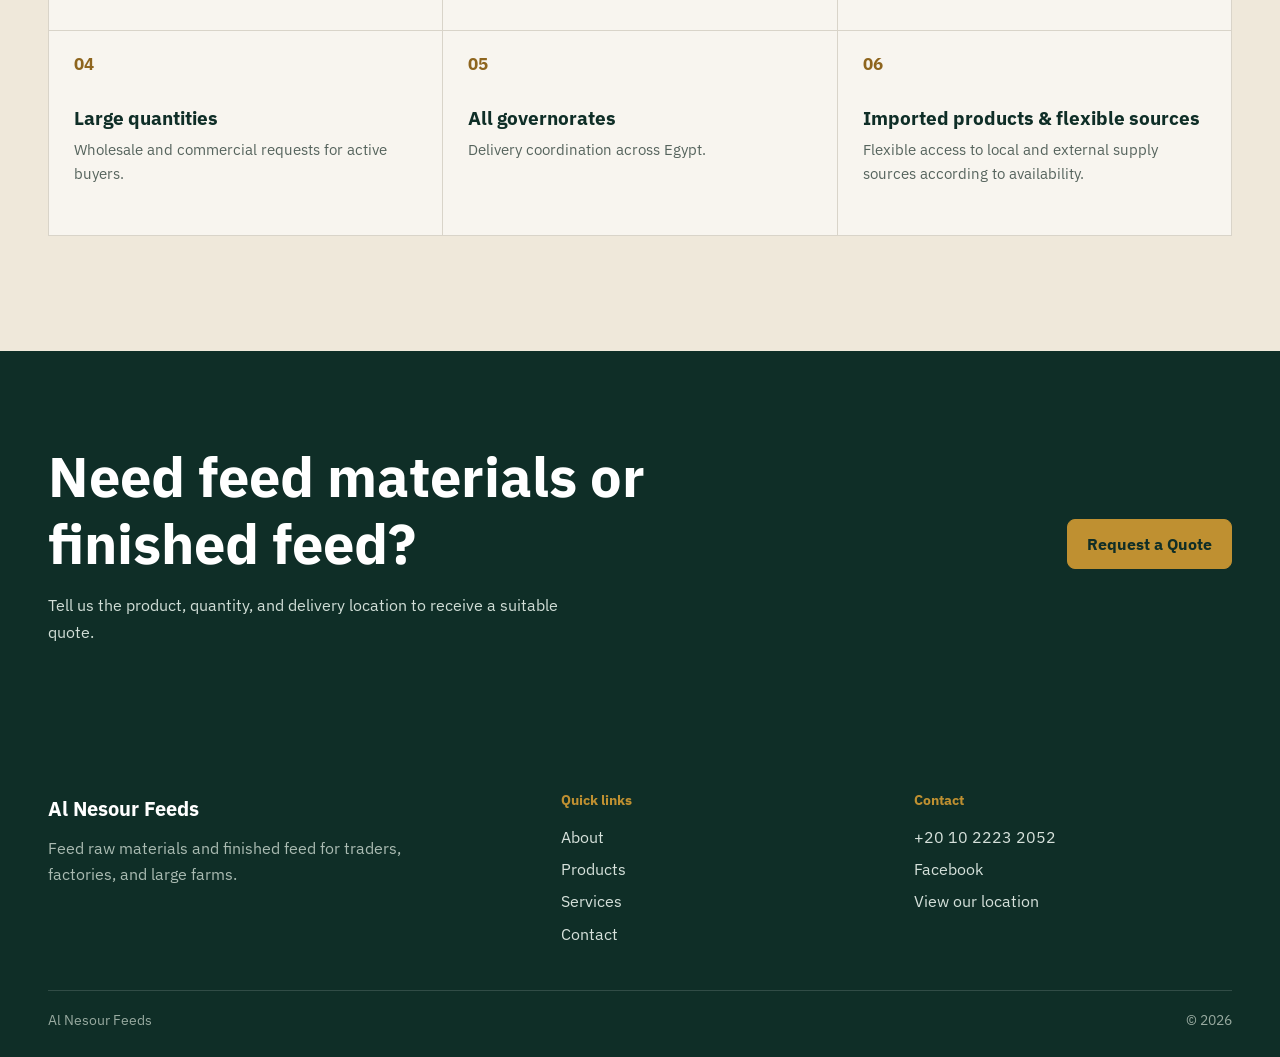
==== commit 8a05a5ea: "commit" ====
--- a/en/index.html
+++ b/en/index.html
@@ -130,13 +130,46 @@
                 Choose the product, quantity, and delivery governorate to ask for today’s price.
               </p>
             </div>
-            <a class="text-link" href="products.html">View all products</a>
-          </div>
-          <div
-            class="product-feature-grid"
-            data-products-grid
-            data-products-context="homepage"
-          ></div>
+          </div>
+          <div class="home-products-grid" data-products-grid data-products-context="homepage"></div>
+          <div class="home-products-all-link">
+            <a class="text-link" href="products.html">View all products →</a>
+          </div>
+        </div>
+      </section>
+      <section class="section home-categories" aria-labelledby="home-categories-title">
+        <div class="container home-categories-layout">
+          <div>
+            <div class="eyebrow">Supply options</div>
+            <h2 id="home-categories-title" class="section-title">We supply what your operation needs</h2>
+            <p class="section-lead">
+              Essential materials for manufacturing and blending, plus ready-to-use feed, with
+              flexible quantities and supply arrangements.
+            </p>
+          </div>
+          <div class="home-category-list">
+            <article>
+              <h3>Feed Raw Materials</h3>
+              <p>For traders, factories, and farms that need separate materials for blending or manufacturing.</p>
+              <ul class="home-category-tags" aria-label="Examples of feed raw materials">
+                <li>Soybean hulls</li>
+                <li>Bean hulls</li>
+                <li>Oils</li>
+                <li>Other materials</li>
+              </ul>
+              <a class="home-category-link" href="products.html">Browse feed raw materials</a>
+            </article>
+            <article>
+              <h3>Finished Feed</h3>
+              <p>Feed prepared for direct use according to livestock type and your operation’s needs.</p>
+              <ul class="home-category-tags" aria-label="Types of finished feed">
+                <li>Cattle</li>
+                <li>Sheep</li>
+                <li>Ducks</li>
+              </ul>
+              <a class="home-category-link" href="products.html">Browse finished feed</a>
+            </article>
+          </div>
         </div>
       </section>
       <section class="section reasons">
--- a/assets/css/styles.css
+++ b/assets/css/styles.css
@@ -798,26 +798,99 @@
 }
 .home-products-grid {
   display: grid;
-  grid-template-columns: repeat(auto-fit, minmax(220px, 1fr));
-  gap: 18px;
+  grid-template-columns: repeat(4, minmax(0, 1fr));
+  grid-auto-rows: 1fr;
+  gap: 22px;
 }
 .home-products-grid .product-card {
+  min-block-size: 100%;
   background: var(--sand-50);
-}
-.home-products-grid .product-card:first-child {
-  grid-column: span 2;
+  border-radius: var(--radius-lg);
+  box-shadow: none;
+  transition:
+    transform 250ms ease,
+    border-color 250ms ease,
+    box-shadow 250ms ease;
+}
+.home-products-grid .product-card:hover {
+  border-color: var(--brass-500);
+  box-shadow: var(--shadow-subtle);
+  transform: translateY(-4px);
 }
 .home-products-grid .product-image {
-  aspect-ratio: 16 / 10;
-}
-.home-products-grid .product-card-text-only .product-content {
-  min-block-size: 100%;
-  padding: 28px;
+  aspect-ratio: 4 / 3;
+}
+.home-products-grid .product-card:hover .product-image img {
+  transform: none;
+}
+.home-products .section-intro {
+  display: block;
+  margin-block-end: 36px;
+}
+.home-products .section-title {
+  max-inline-size: 18ch;
+  font-size: clamp(1.85rem, 3.45vw, 3.2rem);
+}
+.home-products .section-lead {
+  margin-block-start: 14px;
+}
+.home-products-grid .product-content {
+  padding: 20px;
+}
+.home-products-grid .product-category {
+  color: var(--brass-700);
+  font-size: 0.78rem;
+  line-height: 1.4;
+}
+.home-products-grid .product-card h3 {
+  margin-block: 8px 9px;
+  color: var(--forest-950);
+  font-size: 1.375rem;
+  line-height: 1.3;
+}
+.home-products-grid .product-card p {
+  color: var(--ink-600);
+  font-size: 0.96rem;
+  line-height: 1.65;
 }
 .product-variants {
-  color: var(--ink-950);
-  font-size: 0.86rem;
+  display: flex;
+  flex-wrap: wrap;
+  gap: 7px;
+  margin-block-start: 15px;
+}
+.product-variant-chip {
+  padding: 4px 9px;
+  color: var(--forest-800);
+  background: var(--sand-100);
+  border: 1px solid var(--line-200);
+  border-radius: 999px;
+  font-size: 0.78rem;
   font-weight: 700;
+  line-height: 1.35;
+}
+.home-products-grid .product-card .text-link {
+  color: var(--forest-800);
+  padding-block-start: 19px;
+  text-decoration: none;
+}
+.home-products-grid .product-card .text-link:hover,
+.home-products-grid .product-card .text-link:focus-visible {
+  text-decoration: underline;
+  text-underline-offset: 4px;
+}
+.home-products-all-link {
+  margin-block-start: 30px;
+  text-align: center;
+}
+.home-products-all-link .text-link {
+  color: var(--forest-800);
+  text-decoration: none;
+}
+.home-products-all-link .text-link:hover,
+.home-products-all-link .text-link:focus-visible {
+  text-decoration: underline;
+  text-underline-offset: 4px;
 }
 .home-categories {
   background: var(--sand-100);
@@ -828,19 +901,85 @@
   gap: clamp(36px, 7vw, 112px);
   align-items: start;
 }
+.home-categories .section-lead {
+  max-inline-size: 40ch;
+}
 .home-category-list {
   border-block: 1px solid var(--line-200);
 }
 .home-category-list article {
-  padding-block: 26px;
+  position: relative;
+  padding: clamp(24px, 3vw, 34px) clamp(16px, 3vw, 30px);
   border-block-end: 1px solid var(--line-200);
+  transition:
+    background-color var(--ease),
+    box-shadow var(--ease);
+}
+.home-category-list article::before {
+  position: absolute;
+  inset-block: 0;
+  inset-inline-start: 0;
+  inline-size: 3px;
+  background: var(--brass-700);
+  content: '';
+  opacity: 0;
+  transition: opacity var(--ease);
+}
+.home-category-list article:hover,
+.home-category-list article:focus-within {
+  background: rgb(255 255 255 / 55%);
+  box-shadow: inset 0 0 0 1px rgb(34 74 62 / 8%);
+}
+.home-category-list article:hover::before,
+.home-category-list article:focus-within::before {
+  opacity: 1;
 }
 .home-category-list h3 {
   font-size: clamp(1.45rem, 2.4vw, 2rem);
 }
 .home-category-list p {
   max-inline-size: 52ch;
-  margin-block: 8px 14px;
+  margin-block: 9px 18px;
+}
+.home-category-tags {
+  display: flex;
+  flex-wrap: wrap;
+  gap: 8px;
+  padding: 0;
+  margin: 0 0 22px;
+  list-style: none;
+}
+.home-category-tags li {
+  padding: 4px 10px;
+  color: var(--forest-800);
+  background: rgb(255 255 255 / 70%);
+  border: 1px solid var(--line-200);
+  border-radius: 999px;
+  font-size: 0.78rem;
+  font-weight: 700;
+  line-height: 1.45;
+}
+.home-category-link {
+  display: inline-flex;
+  align-items: center;
+  min-block-size: 42px;
+  padding: 8px 14px;
+  color: var(--forest-800);
+  border: 1px solid currentColor;
+  border-radius: var(--radius-sm);
+  font-weight: 700;
+  line-height: 1.4;
+  text-decoration: none;
+  transition:
+    color var(--ease),
+    background-color var(--ease),
+    border-color var(--ease);
+}
+.home-category-link:hover,
+.home-category-link:focus-visible {
+  color: var(--white);
+  background: var(--forest-800);
+  border-color: var(--forest-800);
 }
 .home-benefits {
   background: var(--white);
@@ -1487,6 +1626,9 @@
   .product-feature-grid {
     grid-template-columns: repeat(2, 1fr);
   }
+  .home-products-grid {
+    grid-template-columns: repeat(2, minmax(0, 1fr));
+  }
   .product-feature-grid .product-card:first-child,
   .product-feature-grid .product-card:nth-child(2),
   .product-feature-grid .product-card:nth-child(3) {
@@ -1598,6 +1740,7 @@
   }
   .proof-grid,
   .product-feature-grid,
+  .home-products-grid,
   .reason-grid,
   .process-grid,
   .service-page-grid,
@@ -1663,9 +1806,6 @@
   }
   .home-proof-item:first-child {
     border-block-start: 0;
-  }
-  .home-products-grid .product-card:first-child {
-    grid-column: auto;
   }
   .home-benefits-list li,
   .home-benefits-list li:nth-child(3n + 1),
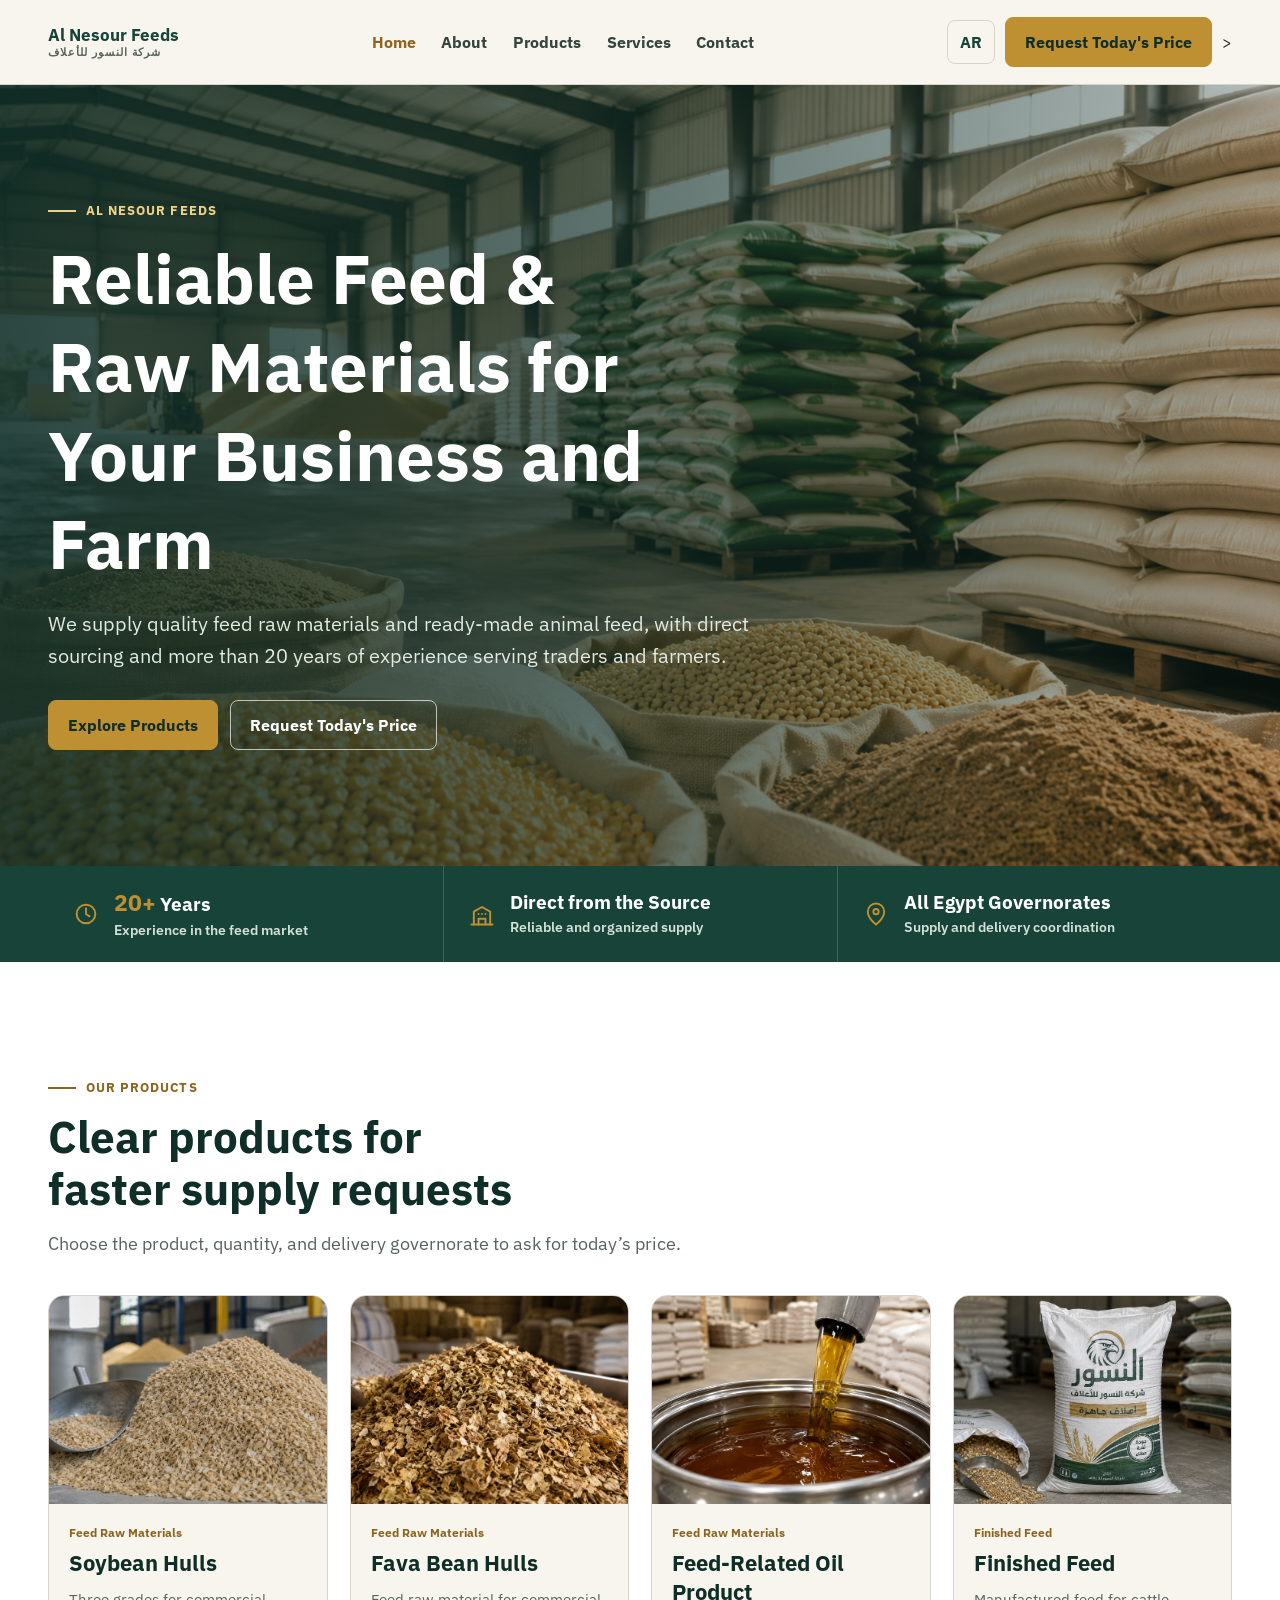
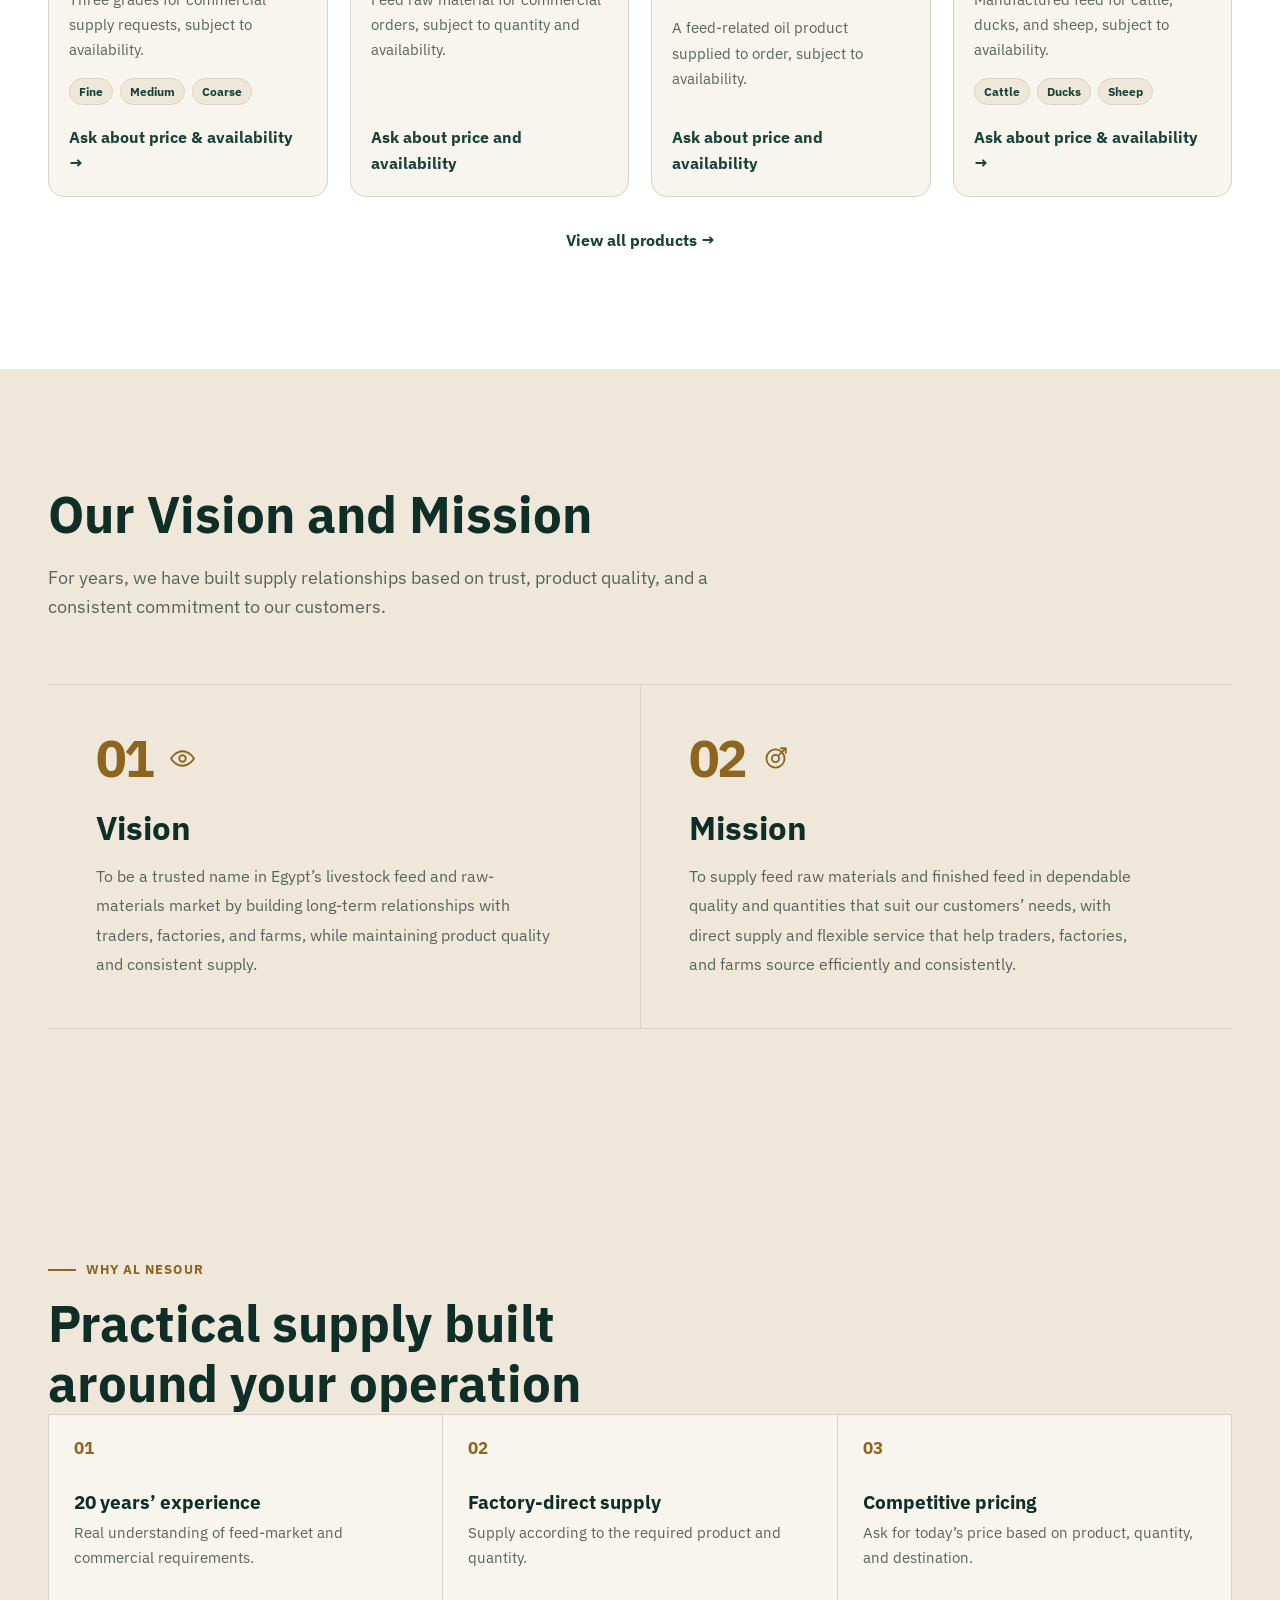
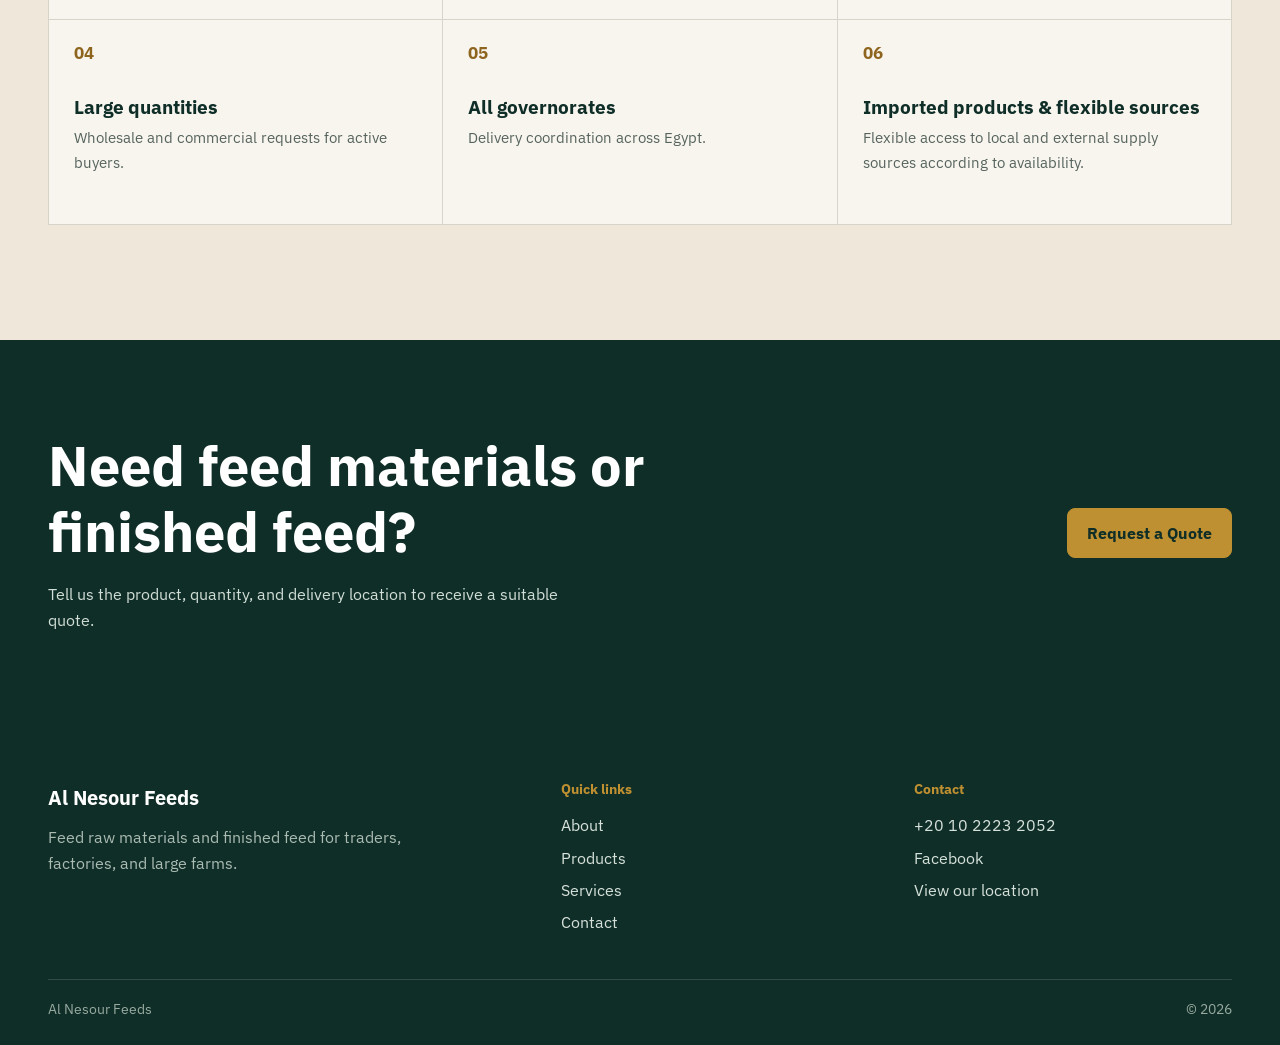
==== commit d2a0c3f5: "Replace homepage supply options with vision and mission section" ====
--- a/en/index.html
+++ b/en/index.html
@@ -137,37 +137,46 @@
           </div>
         </div>
       </section>
-      <section class="section home-categories" aria-labelledby="home-categories-title">
-        <div class="container home-categories-layout">
-          <div>
-            <div class="eyebrow">Supply options</div>
-            <h2 id="home-categories-title" class="section-title">We supply what your operation needs</h2>
+      <section class="section home-vision" aria-labelledby="home-vision-title">
+        <div class="container">
+          <div class="home-vision-intro">
+            <h2 id="home-vision-title" class="section-title">Our Vision and Mission</h2>
             <p class="section-lead">
-              Essential materials for manufacturing and blending, plus ready-to-use feed, with
-              flexible quantities and supply arrangements.
+              For years, we have built supply relationships based on trust, product quality, and a
+              consistent commitment to our customers.
             </p>
           </div>
-          <div class="home-category-list">
+          <div class="home-vision-grid">
             <article>
-              <h3>Feed Raw Materials</h3>
-              <p>For traders, factories, and farms that need separate materials for blending or manufacturing.</p>
-              <ul class="home-category-tags" aria-label="Examples of feed raw materials">
-                <li>Soybean hulls</li>
-                <li>Bean hulls</li>
-                <li>Oils</li>
-                <li>Other materials</li>
-              </ul>
-              <a class="home-category-link" href="products.html">Browse feed raw materials</a>
+              <div class="home-vision-marker">
+                <span>01</span>
+                <svg viewBox="0 0 24 24" aria-hidden="true">
+                  <path d="M2.5 12s3.4-6 9.5-6 9.5 6 9.5 6-3.4 6-9.5 6-9.5-6-9.5-6Z"></path>
+                  <circle cx="12" cy="12" r="2.7"></circle>
+                </svg>
+              </div>
+              <h3>Vision</h3>
+              <p>
+                To be a trusted name in Egypt’s livestock feed and raw-materials market by building
+                long-term relationships with traders, factories, and farms, while maintaining
+                product quality and consistent supply.
+              </p>
             </article>
             <article>
-              <h3>Finished Feed</h3>
-              <p>Feed prepared for direct use according to livestock type and your operation’s needs.</p>
-              <ul class="home-category-tags" aria-label="Types of finished feed">
-                <li>Cattle</li>
-                <li>Sheep</li>
-                <li>Ducks</li>
-              </ul>
-              <a class="home-category-link" href="products.html">Browse finished feed</a>
+              <div class="home-vision-marker">
+                <span>02</span>
+                <svg viewBox="0 0 24 24" aria-hidden="true">
+                  <circle cx="12" cy="12" r="7.5"></circle>
+                  <circle cx="12" cy="12" r="3"></circle>
+                  <path d="m15 9 5.5-5.5M16.5 3.5h4v4"></path>
+                </svg>
+              </div>
+              <h3>Mission</h3>
+              <p>
+                To supply feed raw materials and finished feed in dependable quality and quantities
+                that suit our customers’ needs, with direct supply and flexible service that help
+                traders, factories, and farms source efficiently and consistently.
+              </p>
             </article>
           </div>
         </div>
--- a/assets/css/styles.css
+++ b/assets/css/styles.css
@@ -892,30 +892,32 @@
   text-decoration: underline;
   text-underline-offset: 4px;
 }
-.home-categories {
+.home-vision {
   background: var(--sand-100);
 }
-.home-categories-layout {
-  display: grid;
-  grid-template-columns: minmax(0, 0.85fr) minmax(0, 1.15fr);
-  gap: clamp(36px, 7vw, 112px);
-  align-items: start;
-}
-.home-categories .section-lead {
-  max-inline-size: 40ch;
-}
-.home-category-list {
+.home-vision-intro {
+  max-inline-size: 68ch;
+  margin-block-end: clamp(34px, 5vw, 62px);
+}
+.home-vision-intro .section-title {
+  max-inline-size: none;
+}
+.home-vision-grid {
+  display: grid;
+  grid-template-columns: repeat(2, minmax(0, 1fr));
   border-block: 1px solid var(--line-200);
 }
-.home-category-list article {
+.home-vision-grid article {
   position: relative;
-  padding: clamp(24px, 3vw, 34px) clamp(16px, 3vw, 30px);
-  border-block-end: 1px solid var(--line-200);
+  padding: clamp(28px, 4vw, 48px);
   transition:
     background-color var(--ease),
     box-shadow var(--ease);
 }
-.home-category-list article::before {
+.home-vision-grid article + article {
+  border-inline-start: 1px solid var(--line-200);
+}
+.home-vision-grid article::before {
   position: absolute;
   inset-block: 0;
   inset-inline-start: 0;
@@ -925,61 +927,41 @@
   opacity: 0;
   transition: opacity var(--ease);
 }
-.home-category-list article:hover,
-.home-category-list article:focus-within {
+.home-vision-grid article:hover {
   background: rgb(255 255 255 / 55%);
   box-shadow: inset 0 0 0 1px rgb(34 74 62 / 8%);
 }
-.home-category-list article:hover::before,
-.home-category-list article:focus-within::before {
+.home-vision-grid article:hover::before {
   opacity: 1;
 }
-.home-category-list h3 {
-  font-size: clamp(1.45rem, 2.4vw, 2rem);
-}
-.home-category-list p {
-  max-inline-size: 52ch;
-  margin-block: 9px 18px;
-}
-.home-category-tags {
-  display: flex;
-  flex-wrap: wrap;
-  gap: 8px;
-  padding: 0;
-  margin: 0 0 22px;
-  list-style: none;
-}
-.home-category-tags li {
-  padding: 4px 10px;
-  color: var(--forest-800);
-  background: rgb(255 255 255 / 70%);
-  border: 1px solid var(--line-200);
-  border-radius: 999px;
-  font-size: 0.78rem;
+.home-vision-marker {
+  display: flex;
+  align-items: center;
+  gap: 16px;
+  color: var(--brass-700);
+}
+.home-vision-marker span {
+  font-size: clamp(2.2rem, 4vw, 3.6rem);
   font-weight: 700;
-  line-height: 1.45;
-}
-.home-category-link {
-  display: inline-flex;
-  align-items: center;
-  min-block-size: 42px;
-  padding: 8px 14px;
-  color: var(--forest-800);
-  border: 1px solid currentColor;
-  border-radius: var(--radius-sm);
-  font-weight: 700;
-  line-height: 1.4;
-  text-decoration: none;
-  transition:
-    color var(--ease),
-    background-color var(--ease),
-    border-color var(--ease);
-}
-.home-category-link:hover,
-.home-category-link:focus-visible {
-  color: var(--white);
-  background: var(--forest-800);
-  border-color: var(--forest-800);
+  letter-spacing: -0.06em;
+  line-height: 1;
+}
+.home-vision-marker svg {
+  inline-size: 29px;
+  block-size: 29px;
+  fill: none;
+  stroke: currentColor;
+  stroke-linecap: round;
+  stroke-linejoin: round;
+  stroke-width: 1.5;
+}
+.home-vision-grid h3 {
+  margin-block: 24px 14px;
+  font-size: clamp(1.6rem, 2.6vw, 2.2rem);
+}
+.home-vision-grid p {
+  max-inline-size: 46ch;
+  line-height: 1.85;
 }
 .home-benefits {
   background: var(--white);
@@ -1665,7 +1647,6 @@
   .home-proof-item:first-child {
     border-block-start: 0;
   }
-  .home-categories-layout,
   .home-delivery-layout {
     grid-template-columns: 1fr;
   }
@@ -1807,6 +1788,13 @@
   .home-proof-item:first-child {
     border-block-start: 0;
   }
+  .home-vision-grid {
+    grid-template-columns: 1fr;
+  }
+  .home-vision-grid article + article {
+    border-block-start: 1px solid var(--line-200);
+    border-inline-start: 0;
+  }
   .home-benefits-list li,
   .home-benefits-list li:nth-child(3n + 1),
   .home-benefits-list li:nth-child(2n + 1),
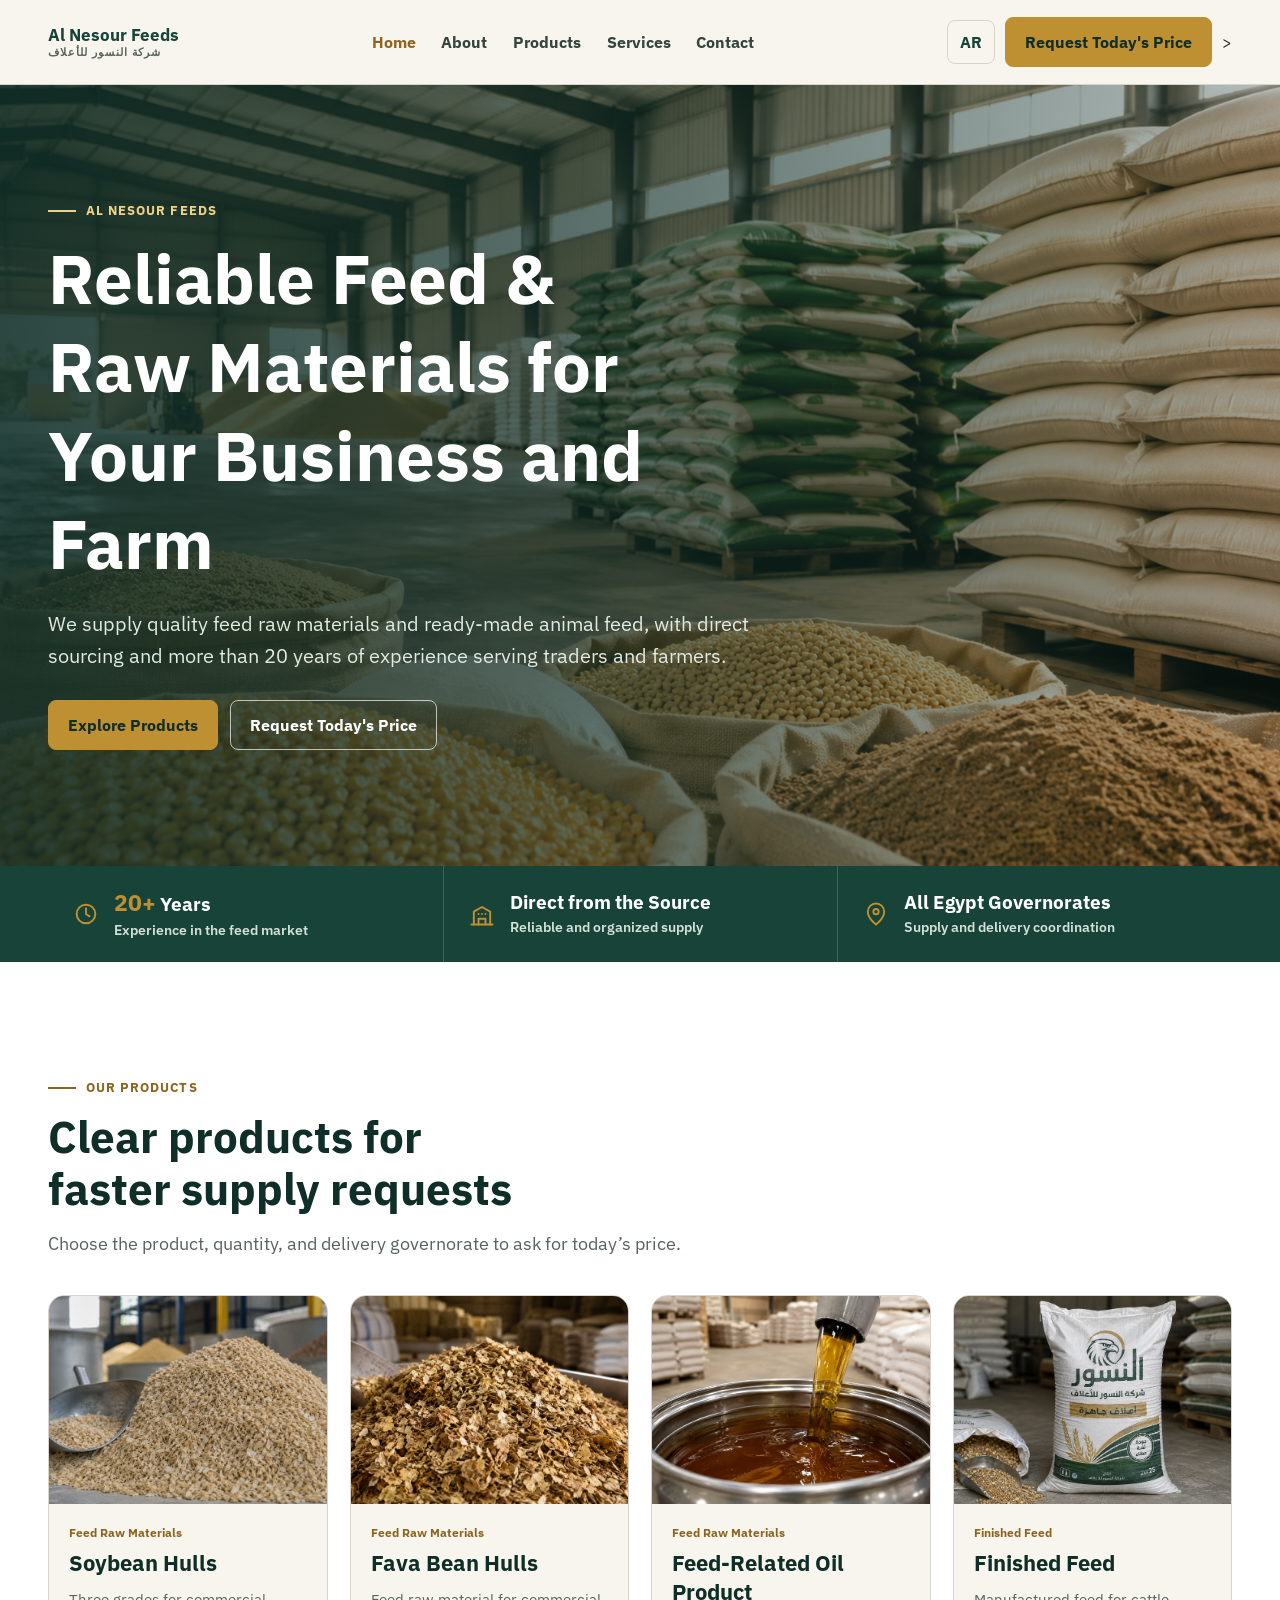
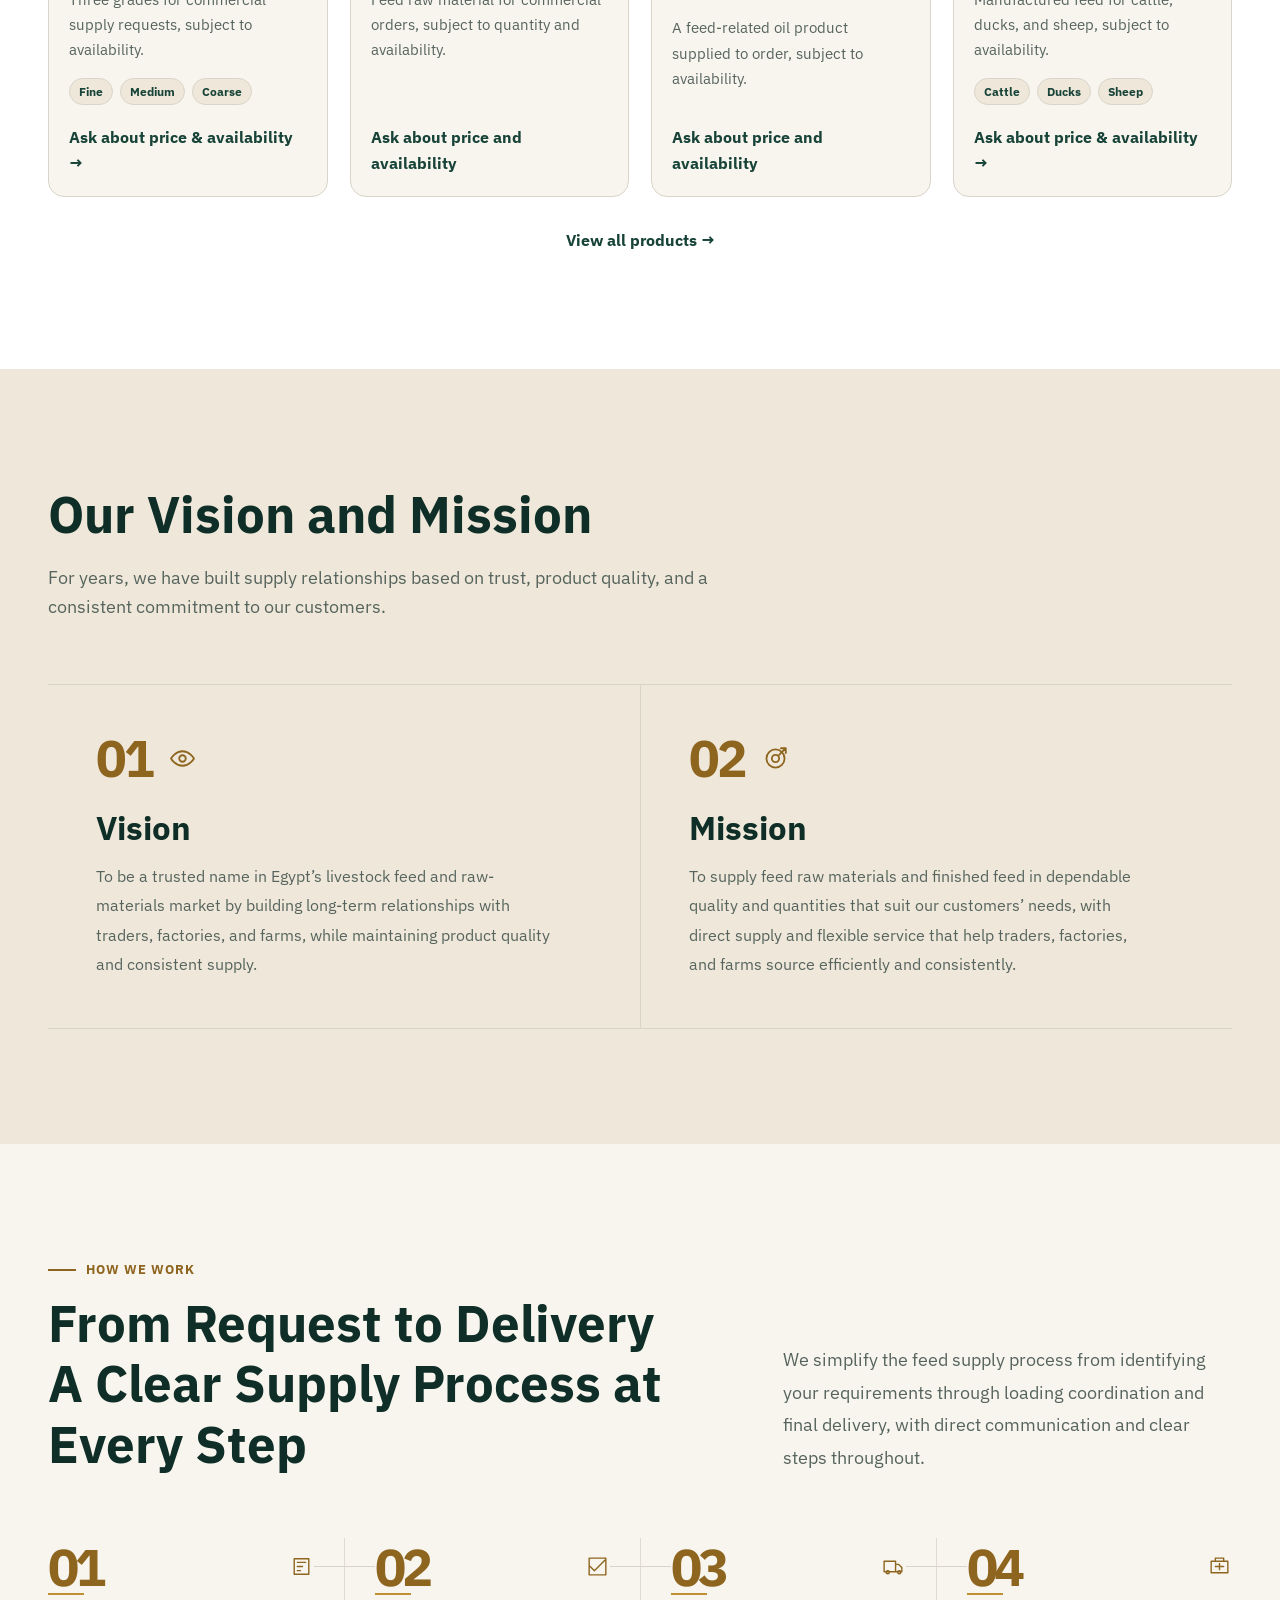
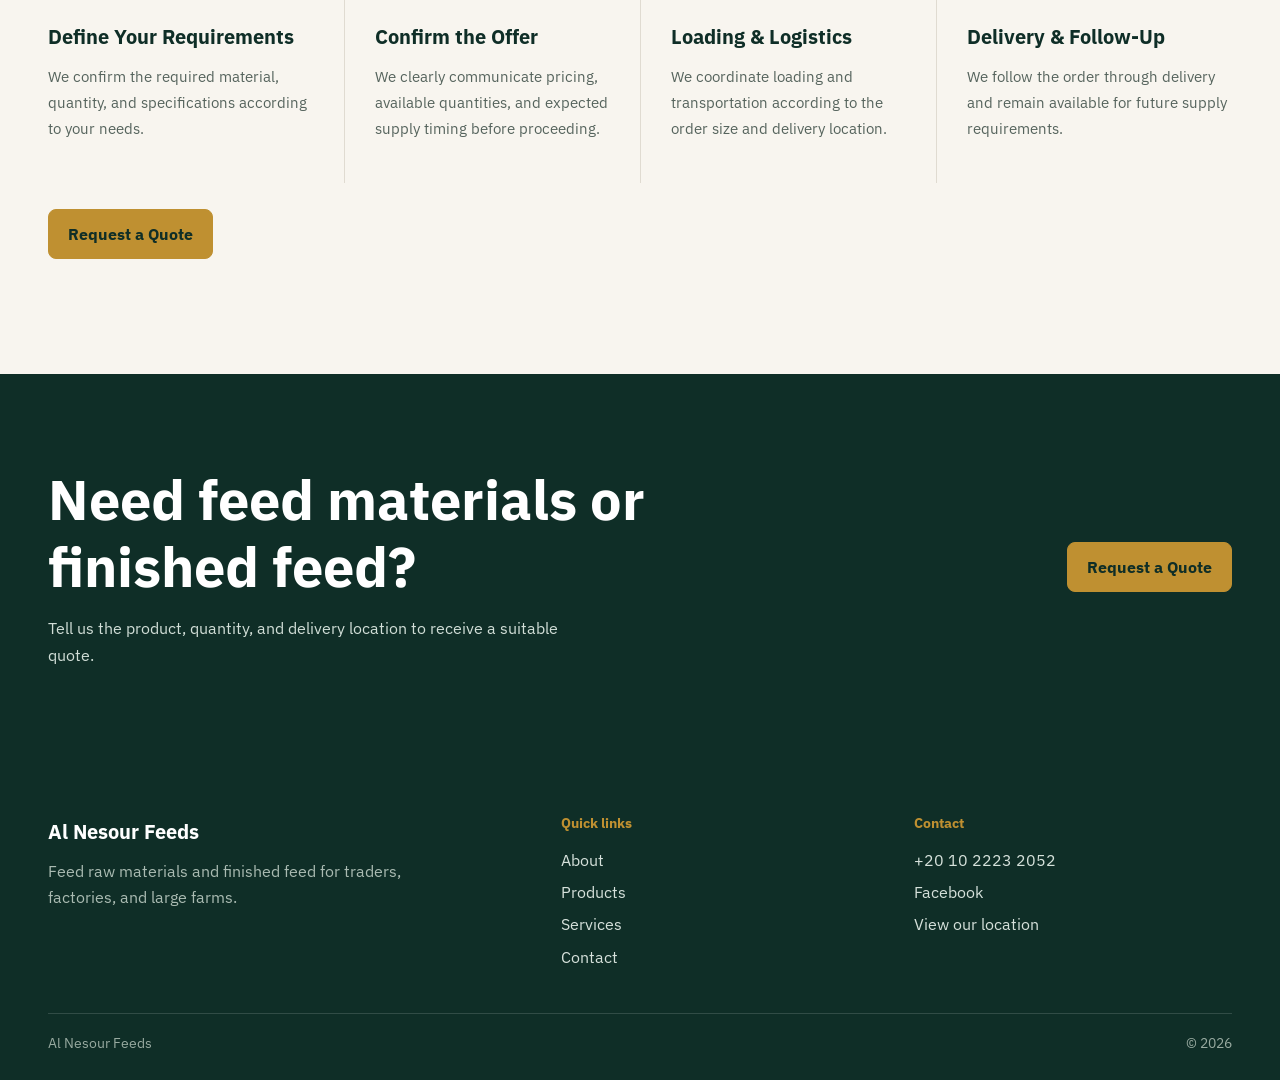
==== commit e715a6c3: "Redesign homepage supply process section" ====
--- a/en/index.html
+++ b/en/index.html
@@ -181,41 +181,57 @@
           </div>
         </div>
       </section>
-      <section class="section reasons">
+      <section class="section supply-process" aria-labelledby="supply-process-title">
         <div class="container">
-          <div class="eyebrow">Why Al Nesour</div>
-          <h2 class="section-title">Practical supply built around your operation</h2>
-          <div class="reason-grid">
-            <article class="reason">
-              <span>01</span>
-              <h3>20 years’ experience</h3>
-              <p>Real understanding of feed-market and commercial requirements.</p>
-            </article>
-            <article class="reason">
-              <span>02</span>
-              <h3>Factory-direct supply</h3>
-              <p>Supply according to the required product and quantity.</p>
-            </article>
-            <article class="reason">
-              <span>03</span>
-              <h3>Competitive pricing</h3>
-              <p>Ask for today’s price based on product, quantity, and destination.</p>
-            </article>
-            <article class="reason">
-              <span>04</span>
-              <h3>Large quantities</h3>
-              <p>Wholesale and commercial requests for active buyers.</p>
-            </article>
-            <article class="reason">
-              <span>05</span>
-              <h3>All governorates</h3>
-              <p>Delivery coordination across Egypt.</p>
-            </article>
-            <article class="reason">
-              <span>06</span>
-              <h3>Imported products & flexible sources</h3>
-              <p>Flexible access to local and external supply sources according to availability.</p>
-            </article>
+          <div class="supply-process-intro">
+            <div>
+              <div class="eyebrow">How We Work</div>
+              <h2 id="supply-process-title" class="section-title">
+                From Request to Delivery<br />
+                A Clear Supply Process at Every Step
+              </h2>
+            </div>
+            <p class="section-lead">
+              We simplify the feed supply process from identifying your requirements through loading
+              coordination and final delivery, with direct communication and clear steps throughout.
+            </p>
+          </div>
+          <ol class="supply-process-list">
+            <li class="supply-process-step">
+              <div class="supply-process-marker">
+                <span>01</span>
+                <svg viewBox="0 0 24 24" aria-hidden="true"><path d="M5 4.5h14v15H5zM8 8h8M8 12h5M8 16h3" /></svg>
+              </div>
+              <h3>Define Your Requirements</h3>
+              <p>We confirm the required material, quantity, and specifications according to your needs.</p>
+            </li>
+            <li class="supply-process-step">
+              <div class="supply-process-marker">
+                <span>02</span>
+                <svg viewBox="0 0 24 24" aria-hidden="true"><path d="m5 12 4 4 10-10M4 4h16v16H4z" /></svg>
+              </div>
+              <h3>Confirm the Offer</h3>
+              <p>We clearly communicate pricing, available quantities, and expected supply timing before proceeding.</p>
+            </li>
+            <li class="supply-process-step">
+              <div class="supply-process-marker">
+                <span>03</span>
+                <svg viewBox="0 0 24 24" aria-hidden="true"><path d="M3 7h11v10H3zM14 10h3l3 3v4h-6zM6.5 19a1.5 1.5 0 1 0 0-3 1.5 1.5 0 0 0 0 3ZM17.5 19a1.5 1.5 0 1 0 0-3 1.5 1.5 0 0 0 0 3Z" /></svg>
+              </div>
+              <h3>Loading &amp; Logistics</h3>
+              <p>We coordinate loading and transportation according to the order size and delivery location.</p>
+            </li>
+            <li class="supply-process-step">
+              <div class="supply-process-marker">
+                <span>04</span>
+                <svg viewBox="0 0 24 24" aria-hidden="true"><path d="M4 7h16v11H4zM8 7V4h8v3M8 12h8M12 9v6" /></svg>
+              </div>
+              <h3>Delivery &amp; Follow-Up</h3>
+              <p>We follow the order through delivery and remain available for future supply requirements.</p>
+            </li>
+          </ol>
+          <div class="supply-process-cta">
+            <a class="btn btn-primary" href="https://wa.me/201022232052" target="_blank" rel="noopener">Request a Quote</a>
           </div>
         </div>
       </section>
--- a/assets/css/styles.css
+++ b/assets/css/styles.css
@@ -963,41 +963,120 @@
   max-inline-size: 46ch;
   line-height: 1.85;
 }
-.home-benefits {
-  background: var(--white);
-}
-.home-section-heading {
-  display: grid;
-  grid-template-columns: minmax(0, 0.75fr) minmax(0, 1.25fr);
-  gap: 24px;
+.supply-process {
+  background: var(--sand-50);
+}
+.supply-process-intro {
+  display: grid;
+  grid-template-columns: minmax(0, 1.18fr) minmax(260px, 0.82fr);
+  gap: clamp(36px, 7vw, 112px);
   align-items: end;
-  margin-block-end: 42px;
-}
-.home-benefits-list {
-  display: grid;
-  grid-template-columns: repeat(3, 1fr);
+  margin-block-end: clamp(42px, 5vw, 66px);
+}
+.supply-process-intro .section-title {
+  max-inline-size: 20ch;
+  color: var(--forest-950);
+}
+.supply-process-intro .section-lead {
+  max-inline-size: 42ch;
+  margin: 0;
+  color: var(--ink-600);
+  line-height: 1.82;
+}
+.supply-process-list {
+  position: relative;
+  display: grid;
+  grid-template-columns: repeat(4, minmax(0, 1fr));
   gap: 0;
   padding: 0;
   margin: 0;
   list-style: none;
-  border-block: 1px solid var(--line-200);
-}
-.home-benefits-list li {
-  min-block-size: 132px;
+}
+.supply-process-list::before {
+  position: absolute;
+  inset-block-start: 28px;
+  inset-inline: 0;
+  block-size: 1px;
+  background: var(--line-200);
+  content: '';
+}
+.supply-process-step {
+  position: relative;
+  min-block-size: 245px;
+  padding-inline: clamp(18px, 2.35vw, 32px);
+}
+.supply-process-step:first-child {
+  padding-inline-start: 0;
+}
+.supply-process-step:last-child {
+  padding-inline-end: 0;
+}
+.supply-process-step + .supply-process-step {
+  border-inline-start: 1px solid rgb(217 212 201 / 80%);
+}
+.supply-process-marker {
+  position: relative;
   display: flex;
   align-items: center;
-  padding: 22px 28px;
+  justify-content: space-between;
+  min-block-size: 57px;
+  color: var(--brass-700);
+  background: var(--sand-50);
+}
+.supply-process-marker::after {
+  position: absolute;
+  inset-block-end: 0;
+  inset-inline-start: 0;
+  inline-size: 36px;
+  block-size: 2px;
+  background: var(--brass-500);
+  content: '';
+  transition: inline-size var(--ease), background-color var(--ease);
+}
+.supply-process-marker span {
+  font: 700 clamp(2.45rem, 4.1vw, 4rem) / 0.9 var(--font-en);
+  letter-spacing: -0.07em;
+  transition: color var(--ease);
+}
+.supply-process-marker svg {
+  inline-size: 25px;
+  block-size: 25px;
+  fill: none;
+  stroke: currentColor;
+  stroke-linecap: round;
+  stroke-linejoin: round;
+  stroke-width: 1.35;
+  transition: color var(--ease), stroke-width var(--ease);
+}
+.supply-process-step h3 {
+  margin-block: 28px 11px;
   color: var(--forest-950);
-  font-weight: 700;
-  line-height: 1.55;
-  border-inline-start: 1px solid var(--line-200);
-  border-block-end: 1px solid var(--line-200);
-}
-.home-benefits-list li:nth-child(3n + 1) {
-  border-inline-start: 0;
-}
-.home-benefits-list li:nth-last-child(-n + 3) {
-  border-block-end: 0;
+  font-size: clamp(1.1rem, 1.55vw, 1.35rem);
+  line-height: 1.45;
+}
+.supply-process-step p {
+  max-inline-size: 29ch;
+  color: var(--ink-600);
+  font-size: 0.95rem;
+  line-height: 1.72;
+}
+.supply-process-step:hover .supply-process-marker::after,
+.supply-process-step:focus-within .supply-process-marker::after {
+  inline-size: 64px;
+  background: var(--brass-700);
+}
+.supply-process-step:hover .supply-process-marker span,
+.supply-process-step:focus-within .supply-process-marker span,
+.supply-process-step:hover .supply-process-marker svg,
+.supply-process-step:focus-within .supply-process-marker svg {
+  color: var(--forest-800);
+}
+.supply-process-step:hover .supply-process-marker svg,
+.supply-process-step:focus-within .supply-process-marker svg {
+  stroke-width: 1.7;
+}
+.supply-process-cta {
+  margin-block-start: clamp(18px, 2vw, 30px);
 }
 .home-audiences {
   color: var(--white);
@@ -1059,40 +1138,6 @@
 .home-delivery .text-link {
   display: inline-block;
   margin-block-start: 22px;
-}
-.home-process {
-  background: var(--sand-100);
-}
-.home-process-list {
-  display: grid;
-  grid-template-columns: repeat(4, 1fr);
-  gap: 0;
-  padding: 0;
-  margin: 0;
-  overflow: hidden;
-  list-style: none;
-  counter-reset: process;
-  border: 1px solid var(--line-200);
-}
-.home-process-list li {
-  min-block-size: 180px;
-  padding: 28px;
-  color: var(--ink-950);
-  font-weight: 700;
-  line-height: 1.6;
-  background: var(--white);
-  border-inline-start: 1px solid var(--line-200);
-  counter-increment: process;
-}
-.home-process-list li:first-child {
-  border-inline-start: 0;
-}
-.home-process-list li::before {
-  content: counter(process, decimal-leading-zero);
-  display: block;
-  margin-block-end: 34px;
-  color: var(--brass-700);
-  font: 800 1rem/1 var(--font-en);
 }
 .home-cta {
   color: var(--white);
@@ -1635,8 +1680,7 @@
   .home-hero {
     min-block-size: 590px;
   }
-  .home-proof-grid,
-  .home-benefits-list {
+  .home-proof-grid {
     grid-template-columns: 1fr;
   }
   .home-proof-item,
@@ -1650,21 +1694,6 @@
   .home-delivery-layout {
     grid-template-columns: 1fr;
   }
-  .home-section-heading {
-    grid-template-columns: 1fr;
-  }
-  .home-benefits-list li:nth-child(3n + 1) {
-    border-inline-start: 1px solid var(--line-200);
-  }
-  .home-benefits-list li:nth-child(2n + 1) {
-    border-inline-start: 0;
-  }
-  .home-benefits-list li:nth-last-child(-n + 3) {
-    border-block-end: 1px solid var(--line-200);
-  }
-  .home-benefits-list li:nth-last-child(-n + 2) {
-    border-block-end: 0;
-  }
   .home-audiences-grid {
     grid-template-columns: 1fr;
   }
@@ -1675,16 +1704,6 @@
   }
   .home-audiences-grid article:first-child {
     border-block-start: 0;
-  }
-  .home-process-list {
-    grid-template-columns: repeat(2, 1fr);
-  }
-  .home-process-list li:nth-child(3) {
-    border-inline-start: 0;
-    border-block-start: 1px solid var(--line-200);
-  }
-  .home-process-list li:nth-child(4) {
-    border-block-start: 1px solid var(--line-200);
   }
   .process-step:nth-child(3) {
     border-inline-start: 0;
@@ -1774,9 +1793,7 @@
   .home-hero h1 {
     font-size: clamp(2.55rem, 12vw, 3.45rem);
   }
-  .home-proof-grid,
-  .home-benefits-list,
-  .home-process-list {
+  .home-proof-grid {
     grid-template-columns: 1fr;
   }
   .home-proof-item,
@@ -1795,30 +1812,8 @@
     border-block-start: 1px solid var(--line-200);
     border-inline-start: 0;
   }
-  .home-benefits-list li,
-  .home-benefits-list li:nth-child(3n + 1),
-  .home-benefits-list li:nth-child(2n + 1),
-  .home-benefits-list li:nth-last-child(-n + 3),
-  .home-benefits-list li:nth-last-child(-n + 2) {
-    min-block-size: auto;
-    border-inline-start: 0;
-    border-block-end: 1px solid var(--line-200);
-  }
-  .home-benefits-list li:last-child {
-    border-block-end: 0;
-  }
   .home-delivery-mark {
     max-inline-size: 210px;
-  }
-  .home-process-list li,
-  .home-process-list li:nth-child(3),
-  .home-process-list li:nth-child(4) {
-    min-block-size: auto;
-    border-inline-start: 0;
-    border-block-start: 1px solid var(--line-200);
-  }
-  .home-process-list li:first-child {
-    border-block-start: 0;
   }
   .home-cta-layout {
     align-items: start;
@@ -1844,6 +1839,31 @@
   }
 }
 @media (max-width: 900px) {
+  .supply-process-intro {
+    grid-template-columns: 1fr;
+    gap: 16px;
+  }
+  .supply-process-list {
+    grid-template-columns: repeat(2, 1fr);
+  }
+  .supply-process-list::before {
+    display: none;
+  }
+  .supply-process-step {
+    min-block-size: 220px;
+    padding-block: 0 26px;
+  }
+  .supply-process-step:first-child,
+  .supply-process-step:last-child {
+    padding-inline: clamp(18px, 3vw, 32px);
+  }
+  .supply-process-step:nth-child(3) {
+    border-inline-start: 0;
+    border-block-start: 1px solid var(--line-200);
+  }
+  .supply-process-step:nth-child(4) {
+    border-block-start: 1px solid var(--line-200);
+  }
   .catalogue-family {
     grid-template-columns: minmax(190px, 0.68fr) minmax(0, 1.32fr);
   }
@@ -1896,3 +1916,42 @@
     grid-template-columns: 72px minmax(0, 1fr);
   }
 }
+@media (max-width: 560px) {
+  .supply-process-intro {
+    margin-block-end: 38px;
+  }
+  .supply-process-list {
+    display: block;
+    padding-inline-start: 30px;
+  }
+  .supply-process-list::before {
+    display: block;
+    inset-block: 28px 0;
+    inset-inline-start: 0;
+    inline-size: 1px;
+    block-size: auto;
+  }
+  .supply-process-step,
+  .supply-process-step:first-child,
+  .supply-process-step:last-child {
+    min-block-size: 0;
+    padding: 0 0 34px;
+    border: 0;
+  }
+  .supply-process-step + .supply-process-step {
+    border: 0;
+  }
+  .supply-process-step:last-child {
+    padding-block-end: 0;
+  }
+  .supply-process-marker::after {
+    inset-inline-start: -30px;
+    inline-size: 18px;
+  }
+  .supply-process-step h3 {
+    margin-block-start: 19px;
+  }
+  .supply-process-cta .btn {
+    inline-size: 100%;
+  }
+}
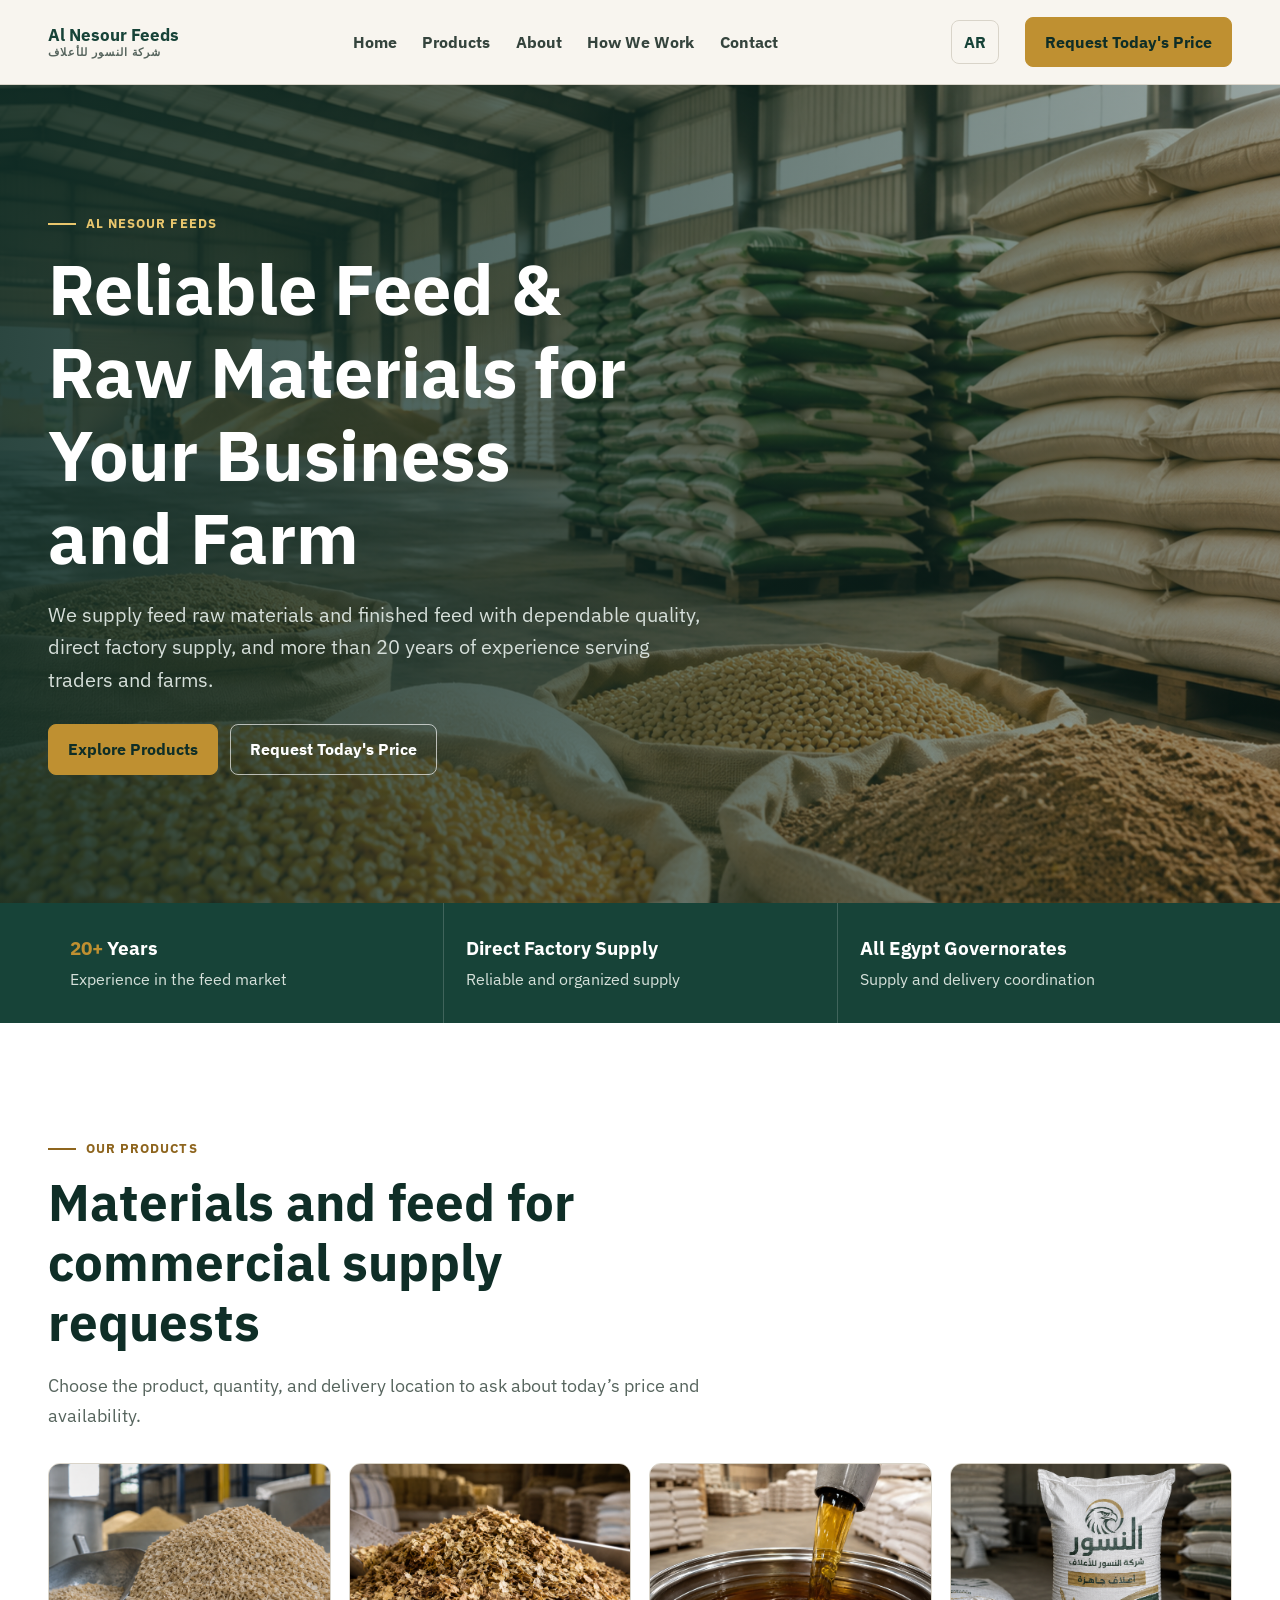
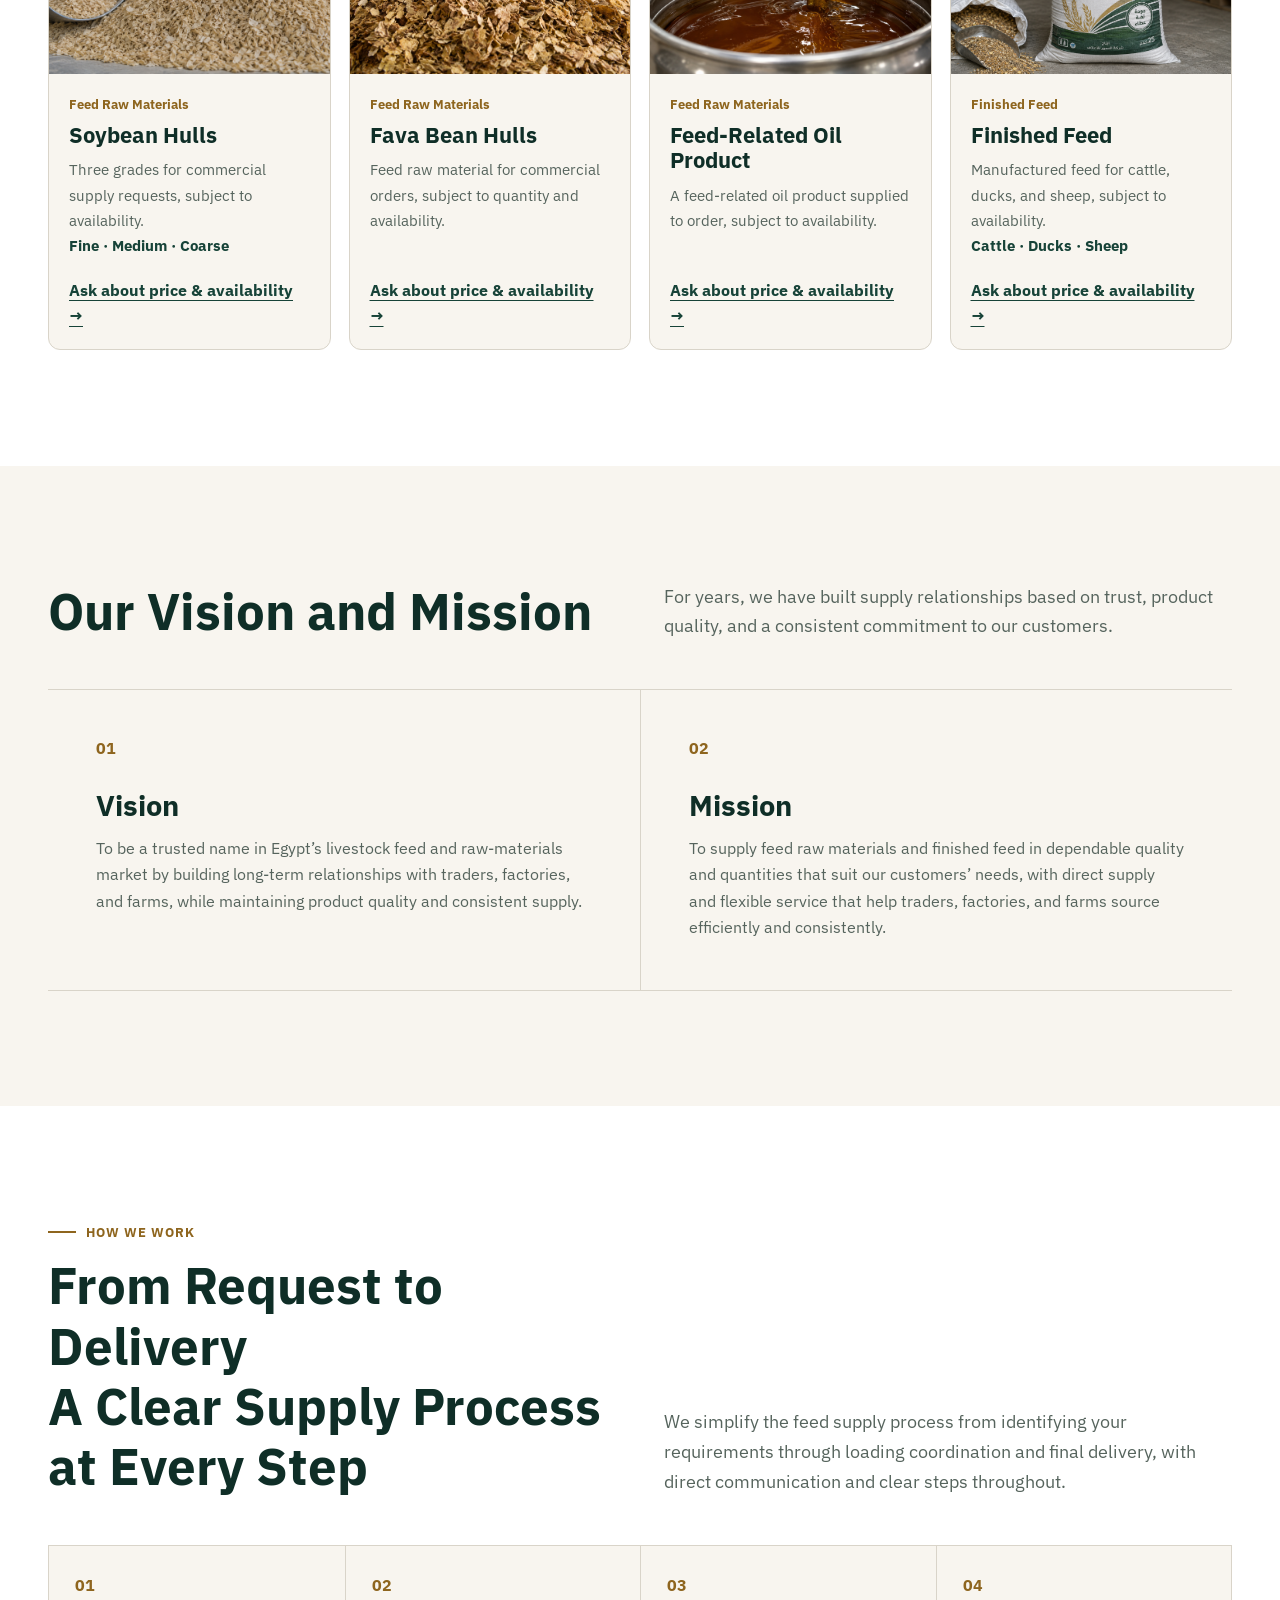
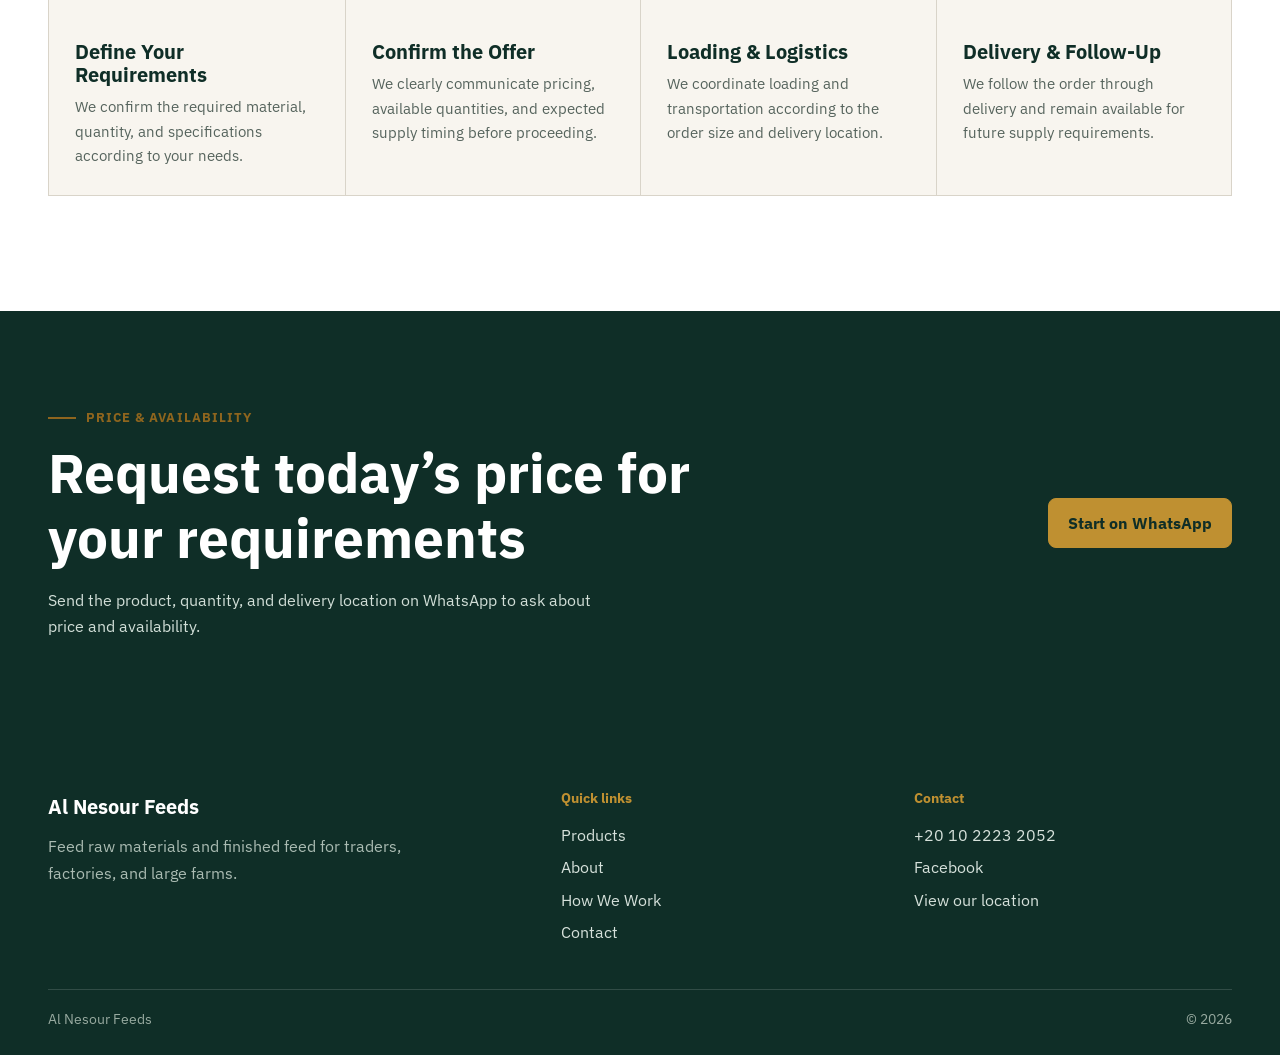
==== commit fb1fa04f: "Refine bilingual feed website content and structure" ====
--- a/en/index.html
+++ b/en/index.html
@@ -1,272 +1,23 @@
 <!doctype html>
 <html lang="en" dir="ltr">
-  <head>
-    <meta charset="utf-8" />
-    <meta name="viewport" content="width=device-width,initial-scale=1" />
-    <title>Al Nesour Feeds | Factory-Direct Feed Supply</title>
-    <meta
-      name="description"
-      content="Factory-direct supply of feed raw materials and finished feed for Egyptian businesses."
-    />
-    <link rel="preconnect" href="https://fonts.googleapis.com" />
-    <link rel="preconnect" href="https://fonts.gstatic.com" crossorigin />
-    <link
-      href="https://fonts.googleapis.com/css2?family=IBM+Plex+Sans:wght@400;500;600;700&family=IBM+Plex+Sans+Arabic:wght@400;500;600;700&display=swap"
-      rel="stylesheet"
-    />
-    <link rel="stylesheet" href="../assets/css/styles.css" />
-    <link rel="alternate" hreflang="ar" href="../index.html" />
-  </head>
+  <head><meta charset="utf-8" /><meta name="viewport" content="width=device-width, initial-scale=1" /><title>Al Nesour Feeds | Feed Materials &amp; Finished Feed</title><meta name="description" content="Feed raw materials and finished feed for traders, feed factories, and large farms in Egypt." /><link rel="preconnect" href="https://fonts.googleapis.com" /><link rel="preconnect" href="https://fonts.gstatic.com" crossorigin /><link href="https://fonts.googleapis.com/css2?family=IBM+Plex+Sans:wght@400;500;600;700&family=IBM+Plex+Sans+Arabic:wght@400;500;600;700&display=swap" rel="stylesheet" /><link rel="stylesheet" href="../assets/css/styles.css" /><link rel="alternate" hreflang="ar" href="../index.html" /></head>
   <body>
     <a class="skip-link" href="#main">Skip to content</a>
-    <header class="site-header">
-      <div class="container header-row">
-        <a class="wordmark" href="index.html"
-          ><strong>Al Nesour Feeds</strong><small>شركة النسور للأعلاف</small></a
-        >
-        <nav id="primary-navigation" class="main-nav" aria-label="Primary navigation">
-          <a aria-current="page" href="index.html">Home</a><a href="about.html">About</a
-          ><a href="products.html">Products</a><a href="services.html">Services</a
-          ><a href="contact.html">Contact</a>
-        </nav>
-        <div class="header-actions">
-          <a class="lang-link" href="../index.html">AR</a
-          ><a class="btn btn-primary" href="contact.html">Request Today's Price</a> ><button
-            class="menu-toggle"
-            type="button"
-            data-menu-toggle
-            aria-expanded="false"
-            aria-controls="mobile-navigation"
-            aria-label="Open navigation menu"
-          >
-            <span aria-hidden="true">☰</span>
-          </button>
-        </div>
-      </div>
-      <nav
-        id="mobile-navigation"
-        class="mobile-nav"
-        data-mobile-nav
-        aria-label="Mobile navigation"
-        aria-hidden="true"
-      >
-        <div class="mobile-nav-inner">
-          <a aria-current="page" href="index.html">Home</a><a href="about.html">About</a
-          ><a href="products.html">Products</a><a href="services.html">Services</a
-          ><a href="contact.html">Contact</a><a class="lang-link" href="../index.html">AR</a
-          ><a class="btn btn-primary" href="contact.html">Request Today's Price</a>
-        </div>
-      </nav>
-    </header>
+    <header class="site-header"><div class="container header-row"><a class="wordmark" href="#home"><strong>Al Nesour Feeds</strong><small>شركة النسور للأعلاف</small></a><nav id="primary-navigation" class="main-nav" aria-label="Primary navigation"><a href="#home">Home</a><a href="#products">Products</a><a href="#about">About</a><a href="#process">How We Work</a><a href="#contact">Contact</a></nav><div class="header-actions"><a class="lang-link" href="../index.html">AR</a><a class="btn btn-primary" href="#contact">Request Today's Price</a><button class="menu-toggle" type="button" data-menu-toggle aria-expanded="false" aria-controls="mobile-navigation" aria-label="Open navigation menu"><span aria-hidden="true">☰</span></button></div></div><nav id="mobile-navigation" class="mobile-nav" data-mobile-nav aria-label="Mobile navigation" aria-hidden="true"><div class="mobile-nav-inner"><a href="#home">Home</a><a href="#products">Products</a><a href="#about">About</a><a href="#process">How We Work</a><a href="#contact">Contact</a><a class="lang-link" href="../index.html">AR</a><a class="btn btn-primary" href="#contact">Request Today's Price</a></div></nav></header>
     <main id="main" tabindex="-1">
-      <section class="home-hero" aria-labelledby="home-hero-title">
-        <div class="home-hero-media" aria-hidden="true">
-          <picture>
-            <img
-              src="../assets/images/hero/Hero.png"
-              width="1672"
-              height="941"
-              alt=""
-              fetchpriority="high"
-            />
-          </picture>
-        </div>
-        <div class="home-hero-overlay" aria-hidden="true"></div>
-        <div class="container home-hero-content">
-          <div class="eyebrow">Al Nesour Feeds</div>
-          <h1 id="home-hero-title">Reliable Feed &amp; Raw Materials for Your Business and Farm</h1>
-          <p>
-            We supply quality feed raw materials and ready-made animal feed, with direct sourcing and
-            more than 20 years of experience serving traders and farmers.
-          </p>
-          <div class="button-row">
-            <a class="btn btn-primary" href="products.html">Explore Products</a
-            ><a class="btn btn-outline" href="contact.html">Request Today's Price</a>
-          </div>
-        </div>
-      </section>
-      <section class="home-proof" aria-label="Al Nesour supply credentials">
-        <div class="container home-proof-grid">
-          <div class="home-proof-item">
-            <svg class="home-proof-icon" viewBox="0 0 24 24" aria-hidden="true">
-              <circle cx="12" cy="12" r="8"></circle>
-              <path d="M12 7v5l3 2"></path>
-            </svg>
-            <div>
-              <strong class="home-proof-main"><span class="home-proof-accent">20+</span> Years</strong>
-              <span class="home-proof-support">Experience in the feed market</span>
-            </div>
-          </div>
-          <div class="home-proof-item">
-            <svg class="home-proof-icon" viewBox="0 0 24 24" aria-hidden="true">
-              <path d="M3 21h18"></path>
-              <path d="M5 21V10l7-4 7 4v11"></path>
-              <path d="M9 21v-5h6v5M9 12h.01M12 12h.01M15 12h.01"></path>
-            </svg>
-            <div>
-              <strong class="home-proof-main">Direct from the Source</strong>
-              <span class="home-proof-support">Reliable and organized supply</span>
-            </div>
-          </div>
-          <div class="home-proof-item">
-            <svg class="home-proof-icon" viewBox="0 0 24 24" aria-hidden="true">
-              <path d="M12 21s7-5.1 7-11a7 7 0 0 0-14 0c0 5.9 7 11 7 11Z"></path>
-              <circle cx="12" cy="10" r="2.25"></circle>
-            </svg>
-            <div>
-              <strong class="home-proof-main">All Egypt Governorates</strong>
-              <span class="home-proof-support">Supply and delivery coordination</span>
-            </div>
-          </div>
-        </div>
-      </section>
-      <section class="section home-products">
-        <div class="container">
-          <div class="section-intro">
-            <div>
-              <div class="eyebrow">Our products</div>
-              <h2 class="section-title">Clear products for faster supply requests</h2>
-              <p class="section-lead">
-                Choose the product, quantity, and delivery governorate to ask for today’s price.
-              </p>
-            </div>
-          </div>
-          <div class="home-products-grid" data-products-grid data-products-context="homepage"></div>
-          <div class="home-products-all-link">
-            <a class="text-link" href="products.html">View all products →</a>
-          </div>
-        </div>
-      </section>
-      <section class="section home-vision" aria-labelledby="home-vision-title">
-        <div class="container">
-          <div class="home-vision-intro">
-            <h2 id="home-vision-title" class="section-title">Our Vision and Mission</h2>
-            <p class="section-lead">
-              For years, we have built supply relationships based on trust, product quality, and a
-              consistent commitment to our customers.
-            </p>
-          </div>
-          <div class="home-vision-grid">
-            <article>
-              <div class="home-vision-marker">
-                <span>01</span>
-                <svg viewBox="0 0 24 24" aria-hidden="true">
-                  <path d="M2.5 12s3.4-6 9.5-6 9.5 6 9.5 6-3.4 6-9.5 6-9.5-6-9.5-6Z"></path>
-                  <circle cx="12" cy="12" r="2.7"></circle>
-                </svg>
-              </div>
-              <h3>Vision</h3>
-              <p>
-                To be a trusted name in Egypt’s livestock feed and raw-materials market by building
-                long-term relationships with traders, factories, and farms, while maintaining
-                product quality and consistent supply.
-              </p>
-            </article>
-            <article>
-              <div class="home-vision-marker">
-                <span>02</span>
-                <svg viewBox="0 0 24 24" aria-hidden="true">
-                  <circle cx="12" cy="12" r="7.5"></circle>
-                  <circle cx="12" cy="12" r="3"></circle>
-                  <path d="m15 9 5.5-5.5M16.5 3.5h4v4"></path>
-                </svg>
-              </div>
-              <h3>Mission</h3>
-              <p>
-                To supply feed raw materials and finished feed in dependable quality and quantities
-                that suit our customers’ needs, with direct supply and flexible service that help
-                traders, factories, and farms source efficiently and consistently.
-              </p>
-            </article>
-          </div>
-        </div>
-      </section>
-      <section class="section supply-process" aria-labelledby="supply-process-title">
-        <div class="container">
-          <div class="supply-process-intro">
-            <div>
-              <div class="eyebrow">How We Work</div>
-              <h2 id="supply-process-title" class="section-title">
-                From Request to Delivery<br />
-                A Clear Supply Process at Every Step
-              </h2>
-            </div>
-            <p class="section-lead">
-              We simplify the feed supply process from identifying your requirements through loading
-              coordination and final delivery, with direct communication and clear steps throughout.
-            </p>
-          </div>
-          <ol class="supply-process-list">
-            <li class="supply-process-step">
-              <div class="supply-process-marker">
-                <span>01</span>
-                <svg viewBox="0 0 24 24" aria-hidden="true"><path d="M5 4.5h14v15H5zM8 8h8M8 12h5M8 16h3" /></svg>
-              </div>
-              <h3>Define Your Requirements</h3>
-              <p>We confirm the required material, quantity, and specifications according to your needs.</p>
-            </li>
-            <li class="supply-process-step">
-              <div class="supply-process-marker">
-                <span>02</span>
-                <svg viewBox="0 0 24 24" aria-hidden="true"><path d="m5 12 4 4 10-10M4 4h16v16H4z" /></svg>
-              </div>
-              <h3>Confirm the Offer</h3>
-              <p>We clearly communicate pricing, available quantities, and expected supply timing before proceeding.</p>
-            </li>
-            <li class="supply-process-step">
-              <div class="supply-process-marker">
-                <span>03</span>
-                <svg viewBox="0 0 24 24" aria-hidden="true"><path d="M3 7h11v10H3zM14 10h3l3 3v4h-6zM6.5 19a1.5 1.5 0 1 0 0-3 1.5 1.5 0 0 0 0 3ZM17.5 19a1.5 1.5 0 1 0 0-3 1.5 1.5 0 0 0 0 3Z" /></svg>
-              </div>
-              <h3>Loading &amp; Logistics</h3>
-              <p>We coordinate loading and transportation according to the order size and delivery location.</p>
-            </li>
-            <li class="supply-process-step">
-              <div class="supply-process-marker">
-                <span>04</span>
-                <svg viewBox="0 0 24 24" aria-hidden="true"><path d="M4 7h16v11H4zM8 7V4h8v3M8 12h8M12 9v6" /></svg>
-              </div>
-              <h3>Delivery &amp; Follow-Up</h3>
-              <p>We follow the order through delivery and remain available for future supply requirements.</p>
-            </li>
-          </ol>
-          <div class="supply-process-cta">
-            <a class="btn btn-primary" href="https://wa.me/201022232052" target="_blank" rel="noopener">Request a Quote</a>
-          </div>
-        </div>
-      </section>
-      <section class="final-cta">
-        <div class="container cta-wrap">
-          <div>
-            <h2>Need feed materials or finished feed?</h2>
-            <p>Tell us the product, quantity, and delivery location to receive a suitable quote.</p>
-          </div>
-          <a class="btn btn-primary" href="contact.html">Request a Quote</a>
-        </div>
-      </section>
+      <section id="home" class="home-hero" aria-labelledby="home-hero-title"><div class="home-hero-media" aria-hidden="true"><img src="../assets/images/hero/Hero.png" width="1672" height="941" alt="" fetchpriority="high" /></div><div class="home-hero-overlay" aria-hidden="true"></div><div class="container home-hero-content"><div class="eyebrow">Al Nesour Feeds</div><h1 id="home-hero-title">Reliable Feed &amp; Raw Materials for Your Business and Farm</h1><p>We supply feed raw materials and finished feed with dependable quality, direct factory supply, and more than 20 years of experience serving traders and farms.</p><div class="button-row"><a class="btn btn-primary" href="#products">Explore Products</a><a class="btn btn-outline" href="#contact">Request Today's Price</a></div></div></section>
+      <section class="home-proof" aria-label="Al Nesour supply credentials"><div class="container home-proof-grid"><div class="home-proof-item"><strong class="home-proof-main"><span class="home-proof-accent">20+</span> Years</strong><span class="home-proof-support">Experience in the feed market</span></div><div class="home-proof-item"><strong class="home-proof-main">Direct Factory Supply</strong><span class="home-proof-support">Reliable and organized supply</span></div><div class="home-proof-item"><strong class="home-proof-main">All Egypt Governorates</strong><span class="home-proof-support">Supply and delivery coordination</span></div></div></section>
+      <section id="products" class="section home-products" aria-labelledby="home-products-title"><div class="container"><div class="section-intro"><div><div class="eyebrow">Our products</div><h2 id="home-products-title" class="section-title">Materials and feed for commercial supply requests</h2><p class="section-lead">Choose the product, quantity, and delivery location to ask about today’s price and availability.</p></div></div><div class="home-products-grid">
+        <article class="product-card"><div class="product-image"><img src="../assets/images/products/soybean hulls.png" width="800" height="600" alt="Soybean hulls" loading="lazy" /></div><div class="product-content"><span class="product-category">Feed Raw Materials</span><h3>Soybean Hulls</h3><p>Three grades for commercial supply requests, subject to availability.</p><p class="product-variants">Fine · Medium · Coarse</p><a class="text-link" data-whatsapp-product="Soybean Hulls" href="https://wa.me/201022232052" target="_blank" rel="noopener">Ask about price &amp; availability →</a></div></article>
+        <article class="product-card"><div class="product-image"><img src="../assets/images/products/fava bean.png" width="800" height="600" alt="Fava bean hulls" loading="lazy" /></div><div class="product-content"><span class="product-category">Feed Raw Materials</span><h3>Fava Bean Hulls</h3><p>Feed raw material for commercial orders, subject to quantity and availability.</p><a class="text-link" data-whatsapp-product="Fava Bean Hulls" href="https://wa.me/201022232052" target="_blank" rel="noopener">Ask about price &amp; availability →</a></div></article>
+        <article class="product-card"><div class="product-image"><img src="../assets/images/products/degummed-soybean-oil.png" width="800" height="600" alt="Feed-related oil product" loading="lazy" /></div><div class="product-content"><span class="product-category">Feed Raw Materials</span><h3>Feed-Related Oil Product</h3><p>A feed-related oil product supplied to order, subject to availability.</p><a class="text-link" data-whatsapp-product="Feed-Related Oil Product" href="https://wa.me/201022232052" target="_blank" rel="noopener">Ask about price &amp; availability →</a></div></article>
+        <article class="product-card"><div class="product-image"><img src="../assets/images/products/animal feed sack.png" width="800" height="600" alt="Finished feed" loading="lazy" /></div><div class="product-content"><span class="product-category">Finished Feed</span><h3>Finished Feed</h3><p>Manufactured feed for cattle, ducks, and sheep, subject to availability.</p><p class="product-variants">Cattle · Ducks · Sheep</p><a class="text-link" data-whatsapp-product="Finished Feed" href="https://wa.me/201022232052" target="_blank" rel="noopener">Ask about price &amp; availability →</a></div></article>
+      </div></div></section>
+      <section id="about" class="section home-vision" aria-labelledby="home-vision-title"><div class="container"><div class="home-vision-intro"><h2 id="home-vision-title" class="section-title">Our Vision and Mission</h2><p class="section-lead">For years, we have built supply relationships based on trust, product quality, and a consistent commitment to our customers.</p></div><div class="home-vision-grid"><article><div class="home-vision-marker"><span>01</span></div><h3>Vision</h3><p>To be a trusted name in Egypt’s livestock feed and raw-materials market by building long-term relationships with traders, factories, and farms, while maintaining product quality and consistent supply.</p></article><article><div class="home-vision-marker"><span>02</span></div><h3>Mission</h3><p>To supply feed raw materials and finished feed in dependable quality and quantities that suit our customers’ needs, with direct supply and flexible service that help traders, factories, and farms source efficiently and consistently.</p></article></div></div></section>
+      <section id="process" class="section supply-process" aria-labelledby="supply-process-title"><div class="container"><div class="supply-process-intro"><div><div class="eyebrow">How We Work</div><h2 id="supply-process-title" class="section-title">From Request to Delivery<br />A Clear Supply Process at Every Step</h2></div><p class="section-lead">We simplify the feed supply process from identifying your requirements through loading coordination and final delivery, with direct communication and clear steps throughout.</p></div><ol class="supply-process-list"><li class="supply-process-step"><span>01</span><h3>Define Your Requirements</h3><p>We confirm the required material, quantity, and specifications according to your needs.</p></li><li class="supply-process-step"><span>02</span><h3>Confirm the Offer</h3><p>We clearly communicate pricing, available quantities, and expected supply timing before proceeding.</p></li><li class="supply-process-step"><span>03</span><h3>Loading &amp; Logistics</h3><p>We coordinate loading and transportation according to the order size and delivery location.</p></li><li class="supply-process-step"><span>04</span><h3>Delivery &amp; Follow-Up</h3><p>We follow the order through delivery and remain available for future supply requirements.</p></li></ol></div></section>
+      <section id="contact" class="home-cta" aria-labelledby="home-cta-title"><div class="container home-cta-layout"><div><div class="eyebrow">Price &amp; availability</div><h2 id="home-cta-title">Request today’s price for your requirements</h2><p>Send the product, quantity, and delivery location on WhatsApp to ask about price and availability.</p></div><a class="btn btn-primary" href="https://wa.me/201022232052" target="_blank" rel="noopener">Start on WhatsApp</a></div></section>
     </main>
-    <footer class="site-footer">
-      <div class="container footer-grid">
-        <div>
-          <div class="footer-brand">Al Nesour Feeds</div>
-          <p>Feed raw materials and finished feed for traders, factories, and large farms.</p>
-        </div>
-        <div>
-          <h2>Quick links</h2>
-          <a href="about.html">About</a><a href="products.html">Products</a
-          ><a href="services.html">Services</a><a href="contact.html">Contact</a>
-        </div>
-        <div>
-          <h2>Contact</h2>
-          <a class="tel" href="https://wa.me/201022232052">+20 10 2223 2052</a
-          ><a href="https://www.facebook.com/AlNesourFeeds">Facebook</a
-          ><a href="https://maps.app.goo.gl/C7hu8ZJvP3u15MHq7">View our location</a>
-        </div>
-      </div>
-      <div class="container footer-bottom"><span>Al Nesour Feeds</span><span>© 2026</span></div>
-    </footer>
-    <script src="../assets/js/products-data.js" defer></script>
-    <script src="../assets/js/products.js" defer></script>
+    <footer class="site-footer"><div class="container footer-grid"><div><div class="footer-brand">Al Nesour Feeds</div><p>Feed raw materials and finished feed for traders, factories, and large farms.</p></div><div><h2>Quick links</h2><a href="#products">Products</a><a href="#about">About</a><a href="#process">How We Work</a><a href="#contact">Contact</a></div><div><h2>Contact</h2><a class="tel" href="https://wa.me/201022232052">+20 10 2223 2052</a><a href="https://www.facebook.com/AlNesourFeeds">Facebook</a><a href="https://maps.app.goo.gl/C7hu8ZJvP3u15MHq7">View our location</a></div></div><div class="container footer-bottom"><span>Al Nesour Feeds</span><span>© 2026</span></div></footer>
     <script src="../assets/js/main.js" defer></script>
   </body>
 </html>
--- a/assets/css/styles.css
+++ b/assets/css/styles.css
@@ -1,1957 +1,7 @@
 @import url('./tokens.css');
-* {
-  box-sizing: border-box;
-}
-html {
-  scroll-behavior: smooth;
-}
-body {
-  margin: 0;
-  color: var(--ink-950);
-  background: var(--sand-50);
-  font: 16px/1.8 var(--font-ar);
-  overflow-x: clip;
-}
-html[lang='en'] body {
-  font-family: var(--font-en);
-  line-height: 1.65;
-}
-img {
-  display: block;
-  max-width: 100%;
-}
-a {
-  color: inherit;
-}
-button,
-input,
-select,
-textarea {
-  font: inherit;
-}
-button {
-  cursor: pointer;
-}
-p,
-h1,
-h2,
-h3 {
-  margin: 0;
-}
-h1,
-h2,
-h3 {
-  color: var(--forest-950);
-  line-height: 1.18;
-}
-p {
-  color: var(--ink-600);
-}
-::selection {
-  color: var(--white);
-  background: var(--forest-800);
-}
-.container {
-  width: min(var(--container), calc(100% - var(--gutter) * 2));
-  margin-inline: auto;
-}
-.skip-link {
-  position: fixed;
-  z-index: 100;
-  inset: 10px auto auto 10px;
-  padding: 10px 14px;
-  background: var(--white);
-  border: 2px solid var(--forest-800);
-  transform: translateY(-150%);
-}
-.skip-link:focus {
-  transform: none;
-}
-.section {
-  padding-block: clamp(64px, 9vw, 124px);
-}
-.eyebrow {
-  display: flex;
-  align-items: center;
-  gap: 10px;
-  margin-block-end: 12px;
-  color: var(--brass-700);
-  font-size: 0.82rem;
-  font-weight: 700;
-}
-.eyebrow::before {
-  content: '';
-  inline-size: 28px;
-  block-size: 2px;
-  background: currentColor;
-}
-html[lang='en'] .eyebrow {
-  letter-spacing: 0.08em;
-  text-transform: uppercase;
-}
-.section-title {
-  max-width: 20ch;
-  font-size: clamp(2rem, 4vw, 3.7rem);
-}
-.section-lead {
-  max-width: 62ch;
-  margin-block-start: 18px;
-  font-size: clamp(1rem, 1.5vw, 1.13rem);
-}
-.btn {
-  display: inline-flex;
-  align-items: center;
-  justify-content: center;
-  gap: 10px;
-  min-block-size: 50px;
-  padding: 11px 19px;
-  border: 1px solid transparent;
-  border-radius: var(--radius-sm);
-  font-weight: 700;
-  text-decoration: none;
-  transition:
-    transform var(--ease),
-    color var(--ease),
-    background-color var(--ease),
-    border-color var(--ease);
-}
-.btn:hover {
-  transform: translateY(-2px);
-}
-.btn:active {
-  transform: translateY(0);
-}
-.btn-primary {
-  color: var(--forest-950);
-  background: var(--brass-500);
-  border-color: var(--brass-500);
-}
-.btn-primary:hover {
-  color: var(--white);
-  background: var(--brass-700);
-  border-color: var(--brass-700);
-}
-.btn-outline {
-  color: var(--forest-800);
-  background: transparent;
-  border-color: var(--forest-800);
-}
-.btn-outline:hover {
-  color: var(--white);
-  background: var(--forest-800);
-}
-.btn-light {
-  color: var(--white);
-  border-color: rgb(255 255 255/0.6);
-}
-.btn-light:hover {
-  color: var(--forest-950);
-  background: var(--white);
-}
-.button-row {
-  display: flex;
-  flex-wrap: wrap;
-  gap: 12px;
-  margin-block-start: 28px;
-}
-.text-link {
-  color: var(--forest-800);
-  font-weight: 700;
-  text-underline-offset: 4px;
-}
-.text-link:hover {
-  color: var(--brass-700);
-}
-:focus-visible {
-  outline: 3px solid rgb(191 144 49 / 70%);
-  outline-offset: 3px;
-}
-/* Header */
-.site-header {
-  position: sticky;
-  inset-block-start: 0;
-  z-index: 30;
-  background: rgb(248 245 239 / 96%);
-  border-block-end: 1px solid var(--line-200);
-}
-.site-header.is-scrolled {
-  box-shadow: var(--shadow-subtle);
-}
-.header-row {
-  display: flex;
-  align-items: center;
-  justify-content: space-between;
-  min-block-size: 84px;
-  gap: 20px;
-}
-.wordmark {
-  display: flex;
-  flex-direction: column;
-  gap: 0;
-  text-decoration: none;
-  line-height: 1.25;
-  flex: 0 0 auto;
-}
-.wordmark strong {
-  color: var(--forest-800);
-  font-size: 1.07rem;
-}
-.wordmark small {
-  color: var(--ink-600);
-  font: 600 0.7rem/1.3 var(--font-en);
-  letter-spacing: 0.08em;
-}
-.main-nav {
-  display: flex;
-  align-items: center;
-  gap: clamp(15px, 2vw, 30px);
-}
-.main-nav a {
-  color: #35443d;
-  font-weight: 700;
-  text-decoration: none;
-}
-.main-nav a:hover,
-.main-nav a[aria-current='page'] {
-  color: var(--brass-700);
-}
-.header-actions {
-  display: flex;
-  align-items: center;
-  gap: 10px;
-}
-.lang-link {
-  min-block-size: 44px;
-  display: inline-flex;
-  align-items: center;
-  padding-inline: 12px;
-  color: var(--forest-800);
-  border: 1px solid var(--line-200);
-  border-radius: var(--radius-sm);
-  text-decoration: none;
-  font-family: var(--font-en);
-  font-weight: 700;
-}
-.menu-toggle {
-  display: none;
-  inline-size: 46px;
-  block-size: 46px;
-  padding: 0;
-  color: var(--forest-800);
-  border: 1px solid var(--line-200);
-  background: var(--white);
-  border-radius: var(--radius-sm);
-}
-.menu-toggle svg {
-  margin: auto;
-}
-.mobile-nav {
-  display: none;
-}
-/* Home */
-.hero {
-  color: var(--white);
-  background: var(--forest-950);
-}
-.hero .container {
-  display: grid;
-  grid-template-columns: minmax(0, 1.05fr) minmax(360px, 0.95fr);
-  gap: clamp(32px, 5vw, 80px);
-  align-items: center;
-  min-block-size: min(720px, calc(100svh - 84px));
-  padding-block: clamp(52px, 8vw, 100px);
-}
-.hero-copy {
-  padding-block: 20px;
-}
-.hero .eyebrow {
-  color: #e9c66d;
-}
-.hero h1 {
-  max-width: 13ch;
-  color: var(--white);
-  font-size: clamp(2.8rem, 5.5vw, 5.6rem);
-  letter-spacing: -0.035em;
-}
-html[dir='rtl'] .hero h1 {
-  letter-spacing: 0;
-  line-height: 1.32;
-}
-.hero p {
-  max-width: 55ch;
-  margin-block-start: 20px;
-  color: #d6dfda;
-  font-size: clamp(1.03rem, 1.6vw, 1.23rem);
-}
-.hero-media {
-  position: relative;
-  min-block-size: 480px;
-  border-radius: var(--radius-lg);
-  overflow: hidden;
-  box-shadow: var(--shadow-lift);
-}
-.hero-media::after {
-  content: '';
-  position: absolute;
-  inset: 0;
-  background: linear-gradient(90deg, rgb(16 44 37/0.3), transparent 58%);
-  pointer-events: none;
-}
-.hero-media img {
-  inline-size: 100%;
-  block-size: 100%;
-  object-fit: cover;
-}
-.hero-caption {
-  position: absolute;
-  z-index: 1;
-  inset-inline: 20px;
-  inset-block-end: 16px;
-  display: flex;
-  align-items: center;
-  gap: 9px;
-  color: var(--white);
-  font-size: 0.83rem;
-}
-.hero-caption i {
-  inline-size: 9px;
-  block-size: 9px;
-  background: var(--brass-500);
-  border-radius: 50%;
-}
-.hero .btn-outline {
-  color: var(--white);
-  border-color: rgb(255 255 255/0.65);
-}
-.hero .btn-outline:hover {
-  color: var(--forest-950);
-  background: var(--white);
-}
-.proof-strip {
-  color: var(--white);
-  background: var(--forest-800);
-}
-.proof-grid {
-  display: grid;
-  grid-template-columns: repeat(4, 1fr);
-}
-.proof-item {
-  min-block-size: 120px;
-  display: flex;
-  align-items: center;
-  gap: 13px;
-  padding: 22px;
-  border-inline-start: 1px solid rgb(255 255 255/0.18);
-}
-.proof-item:first-child {
-  border-inline-start: 0;
-}
-.proof-number {
-  color: var(--brass-500);
-  font: 800 clamp(1.5rem, 3vw, 2.45rem)/1 var(--font-en);
-}
-.proof-text {
-  color: #eef3ef;
-  font-weight: 700;
-  line-height: 1.4;
-}
-.home-products {
-  background: var(--white);
-}
-.section-intro {
-  display: flex;
-  align-items: end;
-  justify-content: space-between;
-  gap: 24px;
-  margin-block-end: 32px;
-}
-.product-feature-grid {
-  display: grid;
-  grid-template-columns: repeat(5, minmax(0, 1fr));
-  gap: 18px;
-}
-.product-feature-grid .product-card:first-child,
-.product-feature-grid .product-card:nth-child(2) {
-  grid-column: span 2;
-}
-.product-feature-grid .product-card:nth-child(3) {
-  grid-column: span 1;
-}
-.product-card {
-  display: flex;
-  flex-direction: column;
-  min-block-size: 100%;
-  background: var(--sand-50);
-  border: 1px solid var(--line-200);
-  border-radius: var(--radius-md);
-  overflow: hidden;
-  transition:
-    border-color var(--ease),
-    box-shadow var(--ease);
-}
-.product-card:hover {
-  border-color: var(--brass-500);
-  box-shadow: 0 12px 32px rgb(16 44 37/0.08);
-}
-.product-image {
-  aspect-ratio: 4/3;
-  overflow: hidden;
-  background: var(--sand-100);
-}
-.product-image img {
-  inline-size: 100%;
-  block-size: 100%;
-  object-fit: cover;
-  transition: transform 500ms ease;
-}
-.product-card:hover .product-image img {
-  transform: scale(1.04);
-}
-.product-content {
-  display: flex;
-  flex: 1;
-  flex-direction: column;
-  padding: 20px;
-}
-.product-category {
-  color: var(--brass-700);
-  font-size: 0.8rem;
-  font-weight: 700;
-}
-.product-card h3 {
-  margin-block: 8px 9px;
-  font-size: 1.35rem;
-}
-.product-card p {
-  font-size: 0.93rem;
-  line-height: 1.7;
-}
-.product-card .text-link {
-  margin-block-start: auto;
-  padding-block-start: 18px;
-}
-.choice-grid {
-  display: grid;
-  grid-template-columns: 1.05fr 0.95fr;
-  gap: 18px;
-}
-.choice-panel {
-  min-block-size: 320px;
-  position: relative;
-  padding: clamp(26px, 4vw, 48px);
-  overflow: hidden;
-  border-radius: var(--radius-lg);
-  background: var(--forest-800);
-}
-.choice-panel:nth-child(2) {
-  background: #d9c49b;
-}
-.choice-panel h2 {
-  position: relative;
-  max-width: 10ch;
-  color: var(--white);
-  font-size: clamp(2.1rem, 3.4vw, 3.6rem);
-}
-.choice-panel:nth-child(2) h2 {
-  color: var(--forest-950);
-}
-.choice-panel p {
-  position: relative;
-  max-width: 44ch;
-  margin-block: 15px 24px;
-  color: #d9e3dc;
-}
-.choice-panel:nth-child(2) p {
-  color: #3d4e44;
-}
-.choice-panel img {
-  position: absolute;
-  inset: 0;
-  inline-size: 100%;
-  block-size: 100%;
-  object-fit: cover;
-  opacity: 0.2;
-}
-.choice-panel::after {
-  content: '';
-  position: absolute;
-  inset: 0;
-  background: linear-gradient(115deg, rgb(16 44 37/0.86), transparent);
-}
-.choice-panel:nth-child(2)::after {
-  background: linear-gradient(115deg, rgb(238 231 217/0.92), transparent);
-}
-.choice-panel > *:not(img) {
-  position: relative;
-  z-index: 1;
-}
-.reasons {
-  background: var(--sand-100);
-}
-.reason-grid {
-  display: grid;
-  grid-template-columns: repeat(3, 1fr);
-  gap: 1px;
-  background: var(--line-200);
-  border: 1px solid var(--line-200);
-}
-.reason {
-  min-block-size: 204px;
-  padding: 25px;
-  background: var(--sand-50);
-}
-.reason span {
-  display: block;
-  margin-block-end: 34px;
-  color: var(--brass-700);
-  font: 800 1.05rem/1 var(--font-en);
-}
-.reason h3 {
-  font-size: 1.2rem;
-}
-.reason p {
-  margin-block-start: 8px;
-  font-size: 0.93rem;
-}
-.service-split {
-  display: grid;
-  grid-template-columns: 0.8fr 1.2fr;
-  gap: clamp(32px, 6vw, 96px);
-  align-items: start;
-}
-.service-list {
-  display: grid;
-  gap: 0;
-  border-block: 1px solid var(--line-200);
-}
-.service-list article {
-  display: grid;
-  grid-template-columns: 44px 1fr;
-  gap: 12px;
-  padding-block: 18px;
-  border-block-end: 1px solid var(--line-200);
-}
-.service-list span {
-  color: var(--brass-700);
-  font: 800 1rem var(--font-en);
-}
-.service-list h3 {
-  font-size: 1.18rem;
-}
-.service-list p {
-  margin-block-start: 4px;
-  font-size: 0.94rem;
-}
-.audience {
-  color: var(--white);
-  background: var(--forest-950);
-}
-.audience .section-title {
-  color: var(--white);
-}
-.audience .section-lead {
-  color: #c8d5ce;
-}
-.audience-grid {
-  display: grid;
-  grid-template-columns: repeat(3, 1fr);
-  gap: 18px;
-  margin-block-start: 42px;
-}
-.audience-card {
-  padding: 26px;
-  border: 1px solid rgb(255 255 255/0.26);
-}
-.audience-card span {
-  color: var(--brass-500);
-  font: 800 1.1rem var(--font-en);
-}
-.audience-card h3 {
-  margin-block: 30px 10px;
-  color: var(--white);
-  font-size: 1.45rem;
-}
-.audience-card p {
-  color: #cad6d0;
-}
-.process-grid {
-  display: grid;
-  grid-template-columns: repeat(4, 1fr);
-  border: 1px solid var(--line-200);
-}
-.process-step {
-  min-block-size: 230px;
-  padding: 25px;
-  border-inline-start: 1px solid var(--line-200);
-  background: var(--white);
-}
-.process-step:first-child {
-  border-inline-start: 0;
-}
-.process-step span {
-  color: var(--brass-700);
-  font: 800 1.2rem var(--font-en);
-}
-.process-step h3 {
-  margin-block: 42px 9px;
-  font-size: 1.22rem;
-}
-.process-step p {
-  font-size: 0.93rem;
-}
-.coverage {
-  overflow: hidden;
-  background: var(--sand-100);
-}
-.coverage-grid {
-  display: grid;
-  grid-template-columns: 1fr 0.9fr;
-  gap: clamp(35px, 8vw, 120px);
-  align-items: center;
-}
-.map-art {
-  position: relative;
-  min-block-size: 340px;
-  display: grid;
-  place-items: center;
-}
-.map-art::before {
-  content: '';
-  position: absolute;
-  inline-size: min(360px, 100%);
-  aspect-ratio: 1;
-  background:
-    radial-gradient(circle at 38% 38%, var(--brass-500) 0 5%, transparent 5.5%),
-    radial-gradient(circle at 63% 49%, var(--forest-600) 0 4%, transparent 4.5%),
-    radial-gradient(circle at 50% 69%, var(--forest-800) 0 3%, transparent 3.5%), var(--forest-800);
-  clip-path: polygon(
-    40% 5%,
-    58% 14%,
-    70% 9%,
-    75% 29%,
-    91% 46%,
-    74% 57%,
-    79% 78%,
-    59% 91%,
-    49% 83%,
-    35% 98%,
-    27% 76%,
-    11% 62%,
-    26% 49%,
-    16% 32%,
-    29% 27%
-  );
-  opacity: 0.96;
-}
-.map-art::after {
-  content: 'Egypt';
-  position: relative;
-  color: var(--white);
-  font: 700 1.5rem var(--font-en);
-  letter-spacing: 0.06em;
-}
-.final-cta {
-  color: var(--white);
-  background: var(--forest-950);
-}
-.final-cta .cta-wrap {
-  display: flex;
-  align-items: center;
-  justify-content: space-between;
-  gap: 30px;
-  padding-block: clamp(50px, 8vw, 92px);
-}
-.final-cta h2 {
-  max-width: 18ch;
-  color: var(--white);
-  font-size: clamp(2.2rem, 4.4vw, 4.2rem);
-}
-.final-cta p {
-  max-width: 53ch;
-  margin-block-start: 16px;
-  color: #d1ded7;
-}
-/* Arabic homepage */
-.home-hero {
-  position: relative;
-  isolation: isolate;
-  display: grid;
-  min-block-size: clamp(530px, 52vw, 700px);
-  overflow: hidden;
-  color: var(--white);
-  background: var(--forest-950);
-}
-.home-hero-media,
-.home-hero-media picture,
-.home-hero-media img,
-.home-hero-overlay {
-  position: absolute;
-  inset: 0;
-  inline-size: 100%;
-  block-size: 100%;
-}
-.home-hero-media img {
-  object-fit: cover;
-  object-position: center;
-}
-.home-hero-overlay {
-  z-index: -1;
-  background: linear-gradient(
-    90deg,
-    rgb(15 46 39 / 88%) 0%,
-    rgb(15 46 39 / 68%) 45%,
-    rgb(15 46 39 / 30%) 100%
-  );
-}
-html[dir='rtl'] .home-hero-overlay {
-  background: linear-gradient(
-    270deg,
-    rgb(15 46 39 / 88%) 0%,
-    rgb(15 46 39 / 68%) 45%,
-    rgb(15 46 39 / 30%) 100%
-  );
-}
-.home-hero-media {
-  z-index: -2;
-}
-.home-hero-content {
-  align-self: center;
-  padding-block: clamp(72px, 9vw, 122px);
-}
-.home-hero .eyebrow,
-.home-cta .eyebrow {
-  color: #efd286;
-}
-.home-hero h1 {
-  max-inline-size: 16ch;
-  color: var(--white);
-  font-size: clamp(2.6rem, 5.4vw, 5.45rem);
-  line-height: 1.28;
-}
-.home-hero p {
-  max-inline-size: 62ch;
-  margin-block-start: 20px;
-  color: #e1eae4;
-  font-size: clamp(1.03rem, 1.6vw, 1.22rem);
-}
-.home-hero .btn-outline {
-  color: var(--white);
-  border-color: rgb(255 255 255 / 68%);
-}
-.home-hero .btn-outline:hover {
-  color: var(--forest-950);
-  background: var(--white);
-}
-.home-proof {
-  color: var(--white);
-  background: var(--forest-800);
-}
-.home-proof-grid {
-  display: grid;
-  grid-template-columns: repeat(3, 1fr);
-}
-.home-proof-item {
-  min-block-size: 96px;
-  display: grid;
-  grid-template-columns: auto minmax(0, 1fr);
-  align-items: center;
-  gap: 14px;
-  padding: 18px 24px;
-  border-inline-start: 1px solid rgb(255 255 255 / 18%);
-}
-.home-proof-item:first-child {
-  border-inline-start: 0;
-}
-.home-proof-icon {
-  inline-size: 28px;
-  block-size: 28px;
-  flex: none;
-  color: var(--brass-500);
-  fill: none;
-  stroke: currentColor;
-  stroke-linecap: round;
-  stroke-linejoin: round;
-  stroke-width: 1.65;
-}
-.home-proof-main,
-.home-proof-support {
-  display: block;
-}
-.home-proof-main {
-  color: var(--white);
-  font-size: clamp(1.05rem, 1.45vw, 1.3rem);
-  font-weight: 800;
-  line-height: 1.3;
-}
-.home-proof-accent {
-  color: var(--brass-500);
-  font-family: var(--font-en);
-  font-size: 1.25em;
-  white-space: nowrap;
-}
-.home-proof-support {
-  margin-block-start: 3px;
-  color: #d4e0d8;
-  font-size: 0.88rem;
-  font-weight: 600;
-  line-height: 1.5;
-}
-.home-products-grid {
-  display: grid;
-  grid-template-columns: repeat(4, minmax(0, 1fr));
-  grid-auto-rows: 1fr;
-  gap: 22px;
-}
-.home-products-grid .product-card {
-  min-block-size: 100%;
-  background: var(--sand-50);
-  border-radius: var(--radius-lg);
-  box-shadow: none;
-  transition:
-    transform 250ms ease,
-    border-color 250ms ease,
-    box-shadow 250ms ease;
-}
-.home-products-grid .product-card:hover {
-  border-color: var(--brass-500);
-  box-shadow: var(--shadow-subtle);
-  transform: translateY(-4px);
-}
-.home-products-grid .product-image {
-  aspect-ratio: 4 / 3;
-}
-.home-products-grid .product-card:hover .product-image img {
-  transform: none;
-}
-.home-products .section-intro {
-  display: block;
-  margin-block-end: 36px;
-}
-.home-products .section-title {
-  max-inline-size: 18ch;
-  font-size: clamp(1.85rem, 3.45vw, 3.2rem);
-}
-.home-products .section-lead {
-  margin-block-start: 14px;
-}
-.home-products-grid .product-content {
-  padding: 20px;
-}
-.home-products-grid .product-category {
-  color: var(--brass-700);
-  font-size: 0.78rem;
-  line-height: 1.4;
-}
-.home-products-grid .product-card h3 {
-  margin-block: 8px 9px;
-  color: var(--forest-950);
-  font-size: 1.375rem;
-  line-height: 1.3;
-}
-.home-products-grid .product-card p {
-  color: var(--ink-600);
-  font-size: 0.96rem;
-  line-height: 1.65;
-}
-.product-variants {
-  display: flex;
-  flex-wrap: wrap;
-  gap: 7px;
-  margin-block-start: 15px;
-}
-.product-variant-chip {
-  padding: 4px 9px;
-  color: var(--forest-800);
-  background: var(--sand-100);
-  border: 1px solid var(--line-200);
-  border-radius: 999px;
-  font-size: 0.78rem;
-  font-weight: 700;
-  line-height: 1.35;
-}
-.home-products-grid .product-card .text-link {
-  color: var(--forest-800);
-  padding-block-start: 19px;
-  text-decoration: none;
-}
-.home-products-grid .product-card .text-link:hover,
-.home-products-grid .product-card .text-link:focus-visible {
-  text-decoration: underline;
-  text-underline-offset: 4px;
-}
-.home-products-all-link {
-  margin-block-start: 30px;
-  text-align: center;
-}
-.home-products-all-link .text-link {
-  color: var(--forest-800);
-  text-decoration: none;
-}
-.home-products-all-link .text-link:hover,
-.home-products-all-link .text-link:focus-visible {
-  text-decoration: underline;
-  text-underline-offset: 4px;
-}
-.home-vision {
-  background: var(--sand-100);
-}
-.home-vision-intro {
-  max-inline-size: 68ch;
-  margin-block-end: clamp(34px, 5vw, 62px);
-}
-.home-vision-intro .section-title {
-  max-inline-size: none;
-}
-.home-vision-grid {
-  display: grid;
-  grid-template-columns: repeat(2, minmax(0, 1fr));
-  border-block: 1px solid var(--line-200);
-}
-.home-vision-grid article {
-  position: relative;
-  padding: clamp(28px, 4vw, 48px);
-  transition:
-    background-color var(--ease),
-    box-shadow var(--ease);
-}
-.home-vision-grid article + article {
-  border-inline-start: 1px solid var(--line-200);
-}
-.home-vision-grid article::before {
-  position: absolute;
-  inset-block: 0;
-  inset-inline-start: 0;
-  inline-size: 3px;
-  background: var(--brass-700);
-  content: '';
-  opacity: 0;
-  transition: opacity var(--ease);
-}
-.home-vision-grid article:hover {
-  background: rgb(255 255 255 / 55%);
-  box-shadow: inset 0 0 0 1px rgb(34 74 62 / 8%);
-}
-.home-vision-grid article:hover::before {
-  opacity: 1;
-}
-.home-vision-marker {
-  display: flex;
-  align-items: center;
-  gap: 16px;
-  color: var(--brass-700);
-}
-.home-vision-marker span {
-  font-size: clamp(2.2rem, 4vw, 3.6rem);
-  font-weight: 700;
-  letter-spacing: -0.06em;
-  line-height: 1;
-}
-.home-vision-marker svg {
-  inline-size: 29px;
-  block-size: 29px;
-  fill: none;
-  stroke: currentColor;
-  stroke-linecap: round;
-  stroke-linejoin: round;
-  stroke-width: 1.5;
-}
-.home-vision-grid h3 {
-  margin-block: 24px 14px;
-  font-size: clamp(1.6rem, 2.6vw, 2.2rem);
-}
-.home-vision-grid p {
-  max-inline-size: 46ch;
-  line-height: 1.85;
-}
-.supply-process {
-  background: var(--sand-50);
-}
-.supply-process-intro {
-  display: grid;
-  grid-template-columns: minmax(0, 1.18fr) minmax(260px, 0.82fr);
-  gap: clamp(36px, 7vw, 112px);
-  align-items: end;
-  margin-block-end: clamp(42px, 5vw, 66px);
-}
-.supply-process-intro .section-title {
-  max-inline-size: 20ch;
-  color: var(--forest-950);
-}
-.supply-process-intro .section-lead {
-  max-inline-size: 42ch;
-  margin: 0;
-  color: var(--ink-600);
-  line-height: 1.82;
-}
-.supply-process-list {
-  position: relative;
-  display: grid;
-  grid-template-columns: repeat(4, minmax(0, 1fr));
-  gap: 0;
-  padding: 0;
-  margin: 0;
-  list-style: none;
-}
-.supply-process-list::before {
-  position: absolute;
-  inset-block-start: 28px;
-  inset-inline: 0;
-  block-size: 1px;
-  background: var(--line-200);
-  content: '';
-}
-.supply-process-step {
-  position: relative;
-  min-block-size: 245px;
-  padding-inline: clamp(18px, 2.35vw, 32px);
-}
-.supply-process-step:first-child {
-  padding-inline-start: 0;
-}
-.supply-process-step:last-child {
-  padding-inline-end: 0;
-}
-.supply-process-step + .supply-process-step {
-  border-inline-start: 1px solid rgb(217 212 201 / 80%);
-}
-.supply-process-marker {
-  position: relative;
-  display: flex;
-  align-items: center;
-  justify-content: space-between;
-  min-block-size: 57px;
-  color: var(--brass-700);
-  background: var(--sand-50);
-}
-.supply-process-marker::after {
-  position: absolute;
-  inset-block-end: 0;
-  inset-inline-start: 0;
-  inline-size: 36px;
-  block-size: 2px;
-  background: var(--brass-500);
-  content: '';
-  transition: inline-size var(--ease), background-color var(--ease);
-}
-.supply-process-marker span {
-  font: 700 clamp(2.45rem, 4.1vw, 4rem) / 0.9 var(--font-en);
-  letter-spacing: -0.07em;
-  transition: color var(--ease);
-}
-.supply-process-marker svg {
-  inline-size: 25px;
-  block-size: 25px;
-  fill: none;
-  stroke: currentColor;
-  stroke-linecap: round;
-  stroke-linejoin: round;
-  stroke-width: 1.35;
-  transition: color var(--ease), stroke-width var(--ease);
-}
-.supply-process-step h3 {
-  margin-block: 28px 11px;
-  color: var(--forest-950);
-  font-size: clamp(1.1rem, 1.55vw, 1.35rem);
-  line-height: 1.45;
-}
-.supply-process-step p {
-  max-inline-size: 29ch;
-  color: var(--ink-600);
-  font-size: 0.95rem;
-  line-height: 1.72;
-}
-.supply-process-step:hover .supply-process-marker::after,
-.supply-process-step:focus-within .supply-process-marker::after {
-  inline-size: 64px;
-  background: var(--brass-700);
-}
-.supply-process-step:hover .supply-process-marker span,
-.supply-process-step:focus-within .supply-process-marker span,
-.supply-process-step:hover .supply-process-marker svg,
-.supply-process-step:focus-within .supply-process-marker svg {
-  color: var(--forest-800);
-}
-.supply-process-step:hover .supply-process-marker svg,
-.supply-process-step:focus-within .supply-process-marker svg {
-  stroke-width: 1.7;
-}
-.supply-process-cta {
-  margin-block-start: clamp(18px, 2vw, 30px);
-}
-.home-audiences {
-  color: var(--white);
-  background: var(--forest-950);
-}
-.home-audiences .section-title {
-  color: var(--white);
-}
-.home-audiences-grid {
-  display: grid;
-  grid-template-columns: repeat(3, 1fr);
-  gap: 0;
-  margin-block-start: 44px;
-  border-block: 1px solid rgb(255 255 255 / 25%);
-}
-.home-audiences-grid article {
-  min-block-size: 220px;
-  padding: 26px 30px;
-  border-inline-start: 1px solid rgb(255 255 255 / 25%);
-}
-.home-audiences-grid article:first-child {
-  border-inline-start: 0;
-}
-.home-audiences-grid h3 {
-  color: var(--white);
-  font-size: 1.5rem;
-}
-.home-audiences-grid p {
-  margin-block-start: 14px;
-  color: #d4dfd8;
-}
-.home-delivery {
-  background: var(--sand-50);
-}
-.home-delivery-layout {
-  display: grid;
-  grid-template-columns: minmax(220px, 0.7fr) minmax(0, 1.3fr);
-  gap: clamp(42px, 8vw, 132px);
-  align-items: center;
-}
-.home-delivery-mark {
-  aspect-ratio: 1;
-  display: grid;
-  place-items: center;
-  max-inline-size: 300px;
-  margin-inline: auto;
-  color: var(--forest-800);
-  border: 1px solid var(--line-200);
-  border-radius: 50%;
-  background:
-    linear-gradient(135deg, transparent 48%, var(--sand-100) 48% 52%, transparent 52%), var(--white);
-}
-.home-delivery-mark span {
-  padding: 10px 16px;
-  font-size: clamp(1.5rem, 3vw, 2.4rem);
-  font-weight: 700;
-  border-block: 2px solid var(--brass-500);
-}
-.home-delivery .text-link {
-  display: inline-block;
-  margin-block-start: 22px;
-}
-.home-cta {
-  color: var(--white);
-  background: var(--forest-950);
-}
-.home-cta-layout {
-  display: flex;
-  align-items: center;
-  justify-content: space-between;
-  gap: 30px;
-  padding-block: clamp(56px, 8vw, 96px);
-}
-.home-cta h2 {
-  max-inline-size: 20ch;
-  color: var(--white);
-  font-size: clamp(2.2rem, 4.3vw, 4.1rem);
-}
-.home-cta p {
-  max-inline-size: 57ch;
-  margin-block-start: 16px;
-  color: #d1ded7;
-}
-/* Pages */
-.page-hero {
-  color: var(--white);
-  background: var(--forest-950);
-  padding-block: clamp(72px, 10vw, 145px);
-}
-.page-hero .eyebrow {
-  color: #e9c66d;
-}
-.page-hero h1 {
-  max-width: 18ch;
-  color: var(--white);
-  font-size: clamp(2.8rem, 6vw, 5.5rem);
-}
-html[dir='rtl'] .page-hero h1 {
-  line-height: 1.35;
-}
-.page-hero p {
-  max-width: 62ch;
-  margin-block-start: 20px;
-  color: #d5e0d9;
-  font-size: 1.12rem;
-}
-.split-copy {
-  display: grid;
-  grid-template-columns: 0.82fr 1.18fr;
-  gap: clamp(32px, 7vw, 115px);
-}
-.split-copy > div:last-child > p + p {
-  margin-block-start: 15px;
-}
-.feature-columns {
-  display: grid;
-  grid-template-columns: repeat(3, 1fr);
-  gap: 18px;
-  margin-block-start: 40px;
-}
-.feature-columns article {
-  padding: 25px;
-  border: 1px solid var(--line-200);
-  background: var(--white);
-}
-.feature-columns h3 {
-  font-size: 1.2rem;
-}
-.feature-columns p {
-  margin-block-start: 8px;
-  font-size: 0.94rem;
-}
-.dark-band {
-  color: var(--white);
-  background: var(--forest-800);
-}
-.dark-band h2,
-.dark-band h3 {
-  color: var(--white);
-}
-.dark-band p {
-  color: #cedbd4;
-}
-.product-page {
-  background: var(--white);
-}
-.catalogue-hero {
-  padding-block: clamp(54px, 7vw, 82px);
-}
-.catalogue-hero-layout,
-.catalogue-heading,
-.catalogue-cta-wrap {
-  display: flex;
-  align-items: end;
-  justify-content: space-between;
-  gap: 28px;
-}
-.catalogue-hero h1 {
-  max-inline-size: 19ch;
-  margin-block: 9px 12px;
-  font-size: clamp(2.1rem, 4vw, 3.45rem);
-}
-.catalogue-hero p,
-.catalogue-heading p {
-  max-inline-size: 62ch;
-  margin: 0;
-}
-.catalogue-heading {
-  align-items: start;
-}
-.catalogue-heading h2,
-.catalogue-section-heading h2,
-.guidance-layout h2,
-.catalogue-cta h2 {
-  margin-block: 8px 0;
-  font-size: clamp(1.8rem, 3vw, 2.55rem);
-}
-.filter-bar {
-  display: flex;
-  flex-wrap: wrap;
-  gap: 8px;
-  margin-block: 30px 42px;
-}
-.filter-btn {
-  min-block-size: 44px;
-  padding-inline: 16px;
-  color: var(--forest-800);
-  background: var(--sand-50);
-  border: 1px solid var(--line-200);
-  border-radius: 999px;
-  font-weight: 700;
-}
-.filter-btn[aria-pressed='true'] {
-  color: var(--white);
-  background: var(--forest-800);
-  border-color: var(--forest-800);
-}
-.product-grid {
-  display: grid;
-  grid-template-columns: repeat(auto-fit, minmax(min(100%, 260px), 1fr));
-  gap: 18px;
-}
-.product-grid .product-card {
-  background: var(--sand-50);
-}
-.catalogue-layout {
-  display: grid;
-  gap: clamp(54px, 8vw, 96px);
-}
-.catalogue-category {
-  display: grid;
-  gap: 24px;
-}
-.catalogue-category.is-filtered-out {
-  display: none;
-}
-.catalogue-section-heading {
-  display: flex;
-  align-items: end;
-  justify-content: space-between;
-  gap: 24px;
-  padding-block-end: 22px;
-  border-block-end: 1px solid var(--line-200);
-}
-.catalogue-family {
-  display: grid;
-  grid-template-columns: minmax(220px, 0.72fr) minmax(0, 1.28fr);
-  overflow: hidden;
-  border: 1px solid var(--line-200);
-  border-radius: var(--radius-md);
-  background: var(--sand-50);
-}
-.catalogue-family > .product-image {
-  min-block-size: 100%;
-  aspect-ratio: auto;
-}
-.catalogue-family-content {
-  padding: clamp(24px, 4vw, 42px);
-}
-.catalogue-family-heading {
-  display: grid;
-  gap: 8px;
-  max-inline-size: 64ch;
-}
-.catalogue-family-heading h3 {
-  margin: 0;
-  font-size: clamp(1.5rem, 2.4vw, 2rem);
-}
-.catalogue-family-heading p,
-.finished-family-intro p {
-  margin: 0;
-}
-.catalogue-family-heading .text-link {
-  margin-block-start: 5px;
-}
-.variant-list {
-  display: grid;
-  grid-template-columns: repeat(3, minmax(0, 1fr));
-  gap: 12px;
-  margin-block-start: 30px;
-}
-.product-variant {
-  min-block-size: 100%;
-  padding: 20px;
-  background: var(--white);
-}
-.product-variant h4 {
-  margin: 0;
-  font-size: 1.15rem;
-}
-.product-variant p {
-  margin-block: 8px 17px;
-  font-size: 0.91rem;
-}
-.catalogue-standalone-grid,
-.finished-products-grid {
-  display: grid;
-  grid-template-columns: repeat(2, minmax(0, 1fr));
-  gap: 18px;
-}
-.catalogue-standalone-grid .product-card,
-.finished-products-grid .product-card {
-  min-block-size: 250px;
-}
-.product-card-text-only {
-  position: relative;
-  overflow: hidden;
-}
-.product-card-text-only::before {
-  position: absolute;
-  inset-block-start: 0;
-  inset-inline: 0;
-  block-size: 5px;
-  background: var(--brass-500);
-  content: '';
-}
-.finished-family-intro {
-  display: grid;
-  grid-template-columns: 106px minmax(0, 1fr);
-  gap: 14px;
-  align-items: center;
-  max-inline-size: 450px;
-}
-.finished-family-intro .product-image {
-  aspect-ratio: 1;
-  border-radius: 50%;
-}
-.catalogue-fallback {
-  margin-block-start: 24px;
-  padding: 18px;
-  border: 1px solid var(--line-200);
-  background: var(--sand-50);
-}
-.catalogue-guidance {
-  background: var(--sand-100);
-}
-.guidance-layout {
-  display: grid;
-  grid-template-columns: 0.9fr 1.1fr;
-  gap: clamp(36px, 7vw, 100px);
-  align-items: start;
-}
-.guidance-layout p,
-.catalogue-cta p {
-  max-inline-size: 55ch;
-  margin-block: 13px 0;
-}
-.guidance-list {
-  display: grid;
-  grid-template-columns: repeat(3, minmax(0, 1fr));
-  gap: 0;
-  margin: 0;
-  padding: 0;
-  list-style: none;
-  border: 1px solid var(--line-200);
-  background: var(--white);
-}
-.guidance-list li {
-  display: grid;
-  gap: 8px;
-  padding: 24px;
-  border-inline-start: 1px solid var(--line-200);
-}
-.guidance-list li:first-child {
-  border-inline-start: 0;
-}
-.guidance-list strong {
-  color: var(--forest-800);
-  font-size: 1.1rem;
-}
-.guidance-list span {
-  font-size: 0.9rem;
-  line-height: 1.7;
-}
-.catalogue-cta {
-  padding-block: clamp(50px, 7vw, 80px);
-  color: var(--white);
-  background: var(--forest-800);
-}
-.catalogue-cta h2 {
-  color: var(--white);
-}
-.catalogue-cta p {
-  color: #cedbd4;
-}
-.service-page-grid {
-  display: grid;
-  grid-template-columns: repeat(2, 1fr);
-  gap: 18px;
-}
-.service-block {
-  min-block-size: 220px;
-  padding: clamp(24px, 4vw, 42px);
-  border: 1px solid var(--line-200);
-  background: var(--white);
-}
-.service-block span {
-  color: var(--brass-700);
-  font: 800 1rem var(--font-en);
-}
-.service-block h2 {
-  margin-block: 32px 9px;
-  font-size: clamp(1.4rem, 2vw, 1.8rem);
-}
-.service-block p {
-  max-width: 48ch;
-}
-.quote-layout {
-  display: grid;
-  grid-template-columns: 0.75fr 1.25fr;
-  gap: clamp(30px, 6vw, 90px);
-  align-items: start;
-}
-.contact-panel {
-  padding: 28px;
-  color: var(--white);
-  background: var(--forest-800);
-  border-radius: var(--radius-md);
-}
-.contact-panel h2 {
-  color: var(--white);
-  font-size: 1.7rem;
-}
-.contact-panel > p {
-  margin-block: 10px 25px;
-  color: #d5e0d9;
-}
-.contact-link {
-  display: flex;
-  align-items: center;
-  gap: 10px;
-  min-block-size: 58px;
-  color: var(--white);
-  border-block-start: 1px solid rgb(255 255 255/0.2);
-  text-decoration: none;
-  font-weight: 700;
-}
-.contact-link:first-of-type {
-  border-block-start: 0;
-}
-.contact-link small {
-  display: block;
-  color: #c9d9d0;
-  font-weight: 400;
-}
-.quote-form {
-  padding: clamp(24px, 4vw, 42px);
-  border: 1px solid var(--line-200);
-  background: var(--white);
-}
-.form-grid {
-  display: grid;
-  grid-template-columns: repeat(2, 1fr);
-  gap: 18px;
-}
-.field {
-  display: grid;
-  gap: 7px;
-}
-.field.full {
-  grid-column: 1/-1;
-}
-.field label {
-  color: var(--forest-950);
-  font-weight: 700;
-}
-.field input,
-.field select,
-.field textarea {
-  inline-size: 100%;
-  min-block-size: 52px;
-  padding: 10px 12px;
-  color: var(--ink-950);
-  border: 1px solid var(--line-200);
-  border-radius: var(--radius-sm);
-  background: var(--sand-50);
-}
-.field textarea {
-  min-block-size: 130px;
-  resize: vertical;
-}
-.form-note,
-.form-status {
-  margin-block-start: 14px;
-  font-size: 0.9rem;
-}
-.form-status {
-  color: var(--error);
-  font-weight: 700;
-}
-/* Footer */
-.site-footer {
-  color: #d6e1db;
-  background: var(--forest-950);
-  padding-block: 55px 25px;
-}
-.footer-grid {
-  display: grid;
-  grid-template-columns: 1.5fr 1fr 1fr;
-  gap: 36px;
-}
-.footer-brand {
-  color: var(--white);
-  font-size: 1.25rem;
-  font-weight: 700;
-}
-.footer-grid p {
-  max-width: 42ch;
-  margin-block-start: 10px;
-  color: #aabbb2;
-}
-.footer-grid h2 {
-  margin-block-end: 12px;
-  color: var(--brass-500);
-  font-size: 0.88rem;
-}
-.footer-grid a {
-  display: block;
-  padding-block: 3px;
-  color: #d6e1db;
-  text-decoration: none;
-}
-.footer-grid a:hover {
-  color: var(--brass-500);
-}
-.footer-bottom {
-  display: flex;
-  justify-content: space-between;
-  gap: 20px;
-  margin-block-start: 40px;
-  padding-block-start: 18px;
-  border-block-start: 1px solid rgb(255 255 255/0.14);
-  color: #98aaa0;
-  font-size: 0.85rem;
-}
-.tel {
-  direction: ltr;
-  unicode-bidi: embed;
-}
-@media (max-width: 900px) {
-  .main-nav,
-  .header-actions .btn {
-    display: none;
-  }
-  .menu-toggle {
-    display: block;
-  }
-  .mobile-nav {
-    display: grid;
-    max-block-size: 0;
-    overflow: hidden;
-    visibility: hidden;
-    transition: max-block-size 300ms ease;
-    background: var(--white);
-  }
-  .mobile-nav.is-open {
-    max-block-size: 420px;
-    visibility: visible;
-    border-block-end: 1px solid var(--line-200);
-  }
-  .mobile-nav-inner {
-    display: grid;
-    gap: 2px;
-    padding: 14px var(--gutter) 18px;
-  }
-  .mobile-nav a {
-    min-block-size: 48px;
-    display: flex;
-    align-items: center;
-    color: var(--forest-800);
-    text-decoration: none;
-    font-weight: 700;
-  }
-  .mobile-nav .btn {
-    margin-block-start: 6px;
-  }
-  .hero .container {
-    grid-template-columns: 1fr;
-    min-block-size: auto;
-  }
-  .hero-media {
-    min-block-size: min(65vw, 480px);
-  }
-  .proof-grid {
-    grid-template-columns: repeat(2, 1fr);
-  }
-  .proof-item:nth-child(3) {
-    border-inline-start: 0;
-    border-block-start: 1px solid rgb(255 255 255/0.18);
-  }
-  .proof-item:nth-child(4) {
-    border-block-start: 1px solid rgb(255 255 255/0.18);
-  }
-  .product-feature-grid {
-    grid-template-columns: repeat(2, 1fr);
-  }
-  .home-products-grid {
-    grid-template-columns: repeat(2, minmax(0, 1fr));
-  }
-  .product-feature-grid .product-card:first-child,
-  .product-feature-grid .product-card:nth-child(2),
-  .product-feature-grid .product-card:nth-child(3) {
-    grid-column: auto;
-  }
-  .choice-grid,
-  .service-split,
-  .coverage-grid,
-  .split-copy,
-  .quote-layout {
-    grid-template-columns: 1fr;
-  }
-  .reason-grid {
-    grid-template-columns: repeat(2, 1fr);
-  }
-  .audience-grid {
-    grid-template-columns: 1fr;
-  }
-  .process-grid {
-    grid-template-columns: repeat(2, 1fr);
-  }
-  .home-hero {
-    min-block-size: 590px;
-  }
-  .home-proof-grid {
-    grid-template-columns: 1fr;
-  }
-  .home-proof-item,
-  .home-proof-item:nth-child(3) {
-    border-inline-start: 0;
-    border-block-start: 1px solid rgb(255 255 255 / 18%);
-  }
-  .home-proof-item:first-child {
-    border-block-start: 0;
-  }
-  .home-delivery-layout {
-    grid-template-columns: 1fr;
-  }
-  .home-audiences-grid {
-    grid-template-columns: 1fr;
-  }
-  .home-audiences-grid article {
-    min-block-size: auto;
-    border-inline-start: 0;
-    border-block-start: 1px solid rgb(255 255 255 / 25%);
-  }
-  .home-audiences-grid article:first-child {
-    border-block-start: 0;
-  }
-  .process-step:nth-child(3) {
-    border-inline-start: 0;
-    border-block-start: 1px solid var(--line-200);
-  }
-  .process-step:nth-child(4) {
-    border-block-start: 1px solid var(--line-200);
-  }
-  .feature-columns {
-    grid-template-columns: 1fr;
-  }
-  .footer-grid {
-    grid-template-columns: 1fr 1fr;
-  }
-  .footer-grid > :first-child {
-    grid-column: 1/-1;
-  }
-}
-@media (max-width: 560px) {
-  .header-row {
-    min-block-size: 72px;
-  }
-  .wordmark strong {
-    font-size: 0.98rem;
-  }
-  .hero h1 {
-    font-size: clamp(2.55rem, 13vw, 3.7rem);
-  }
-  .hero-media {
-    min-block-size: 340px;
-  }
-  .button-row .btn {
-    inline-size: 100%;
-  }
-  .proof-grid,
-  .product-feature-grid,
-  .home-products-grid,
-  .reason-grid,
-  .process-grid,
-  .service-page-grid,
-  .form-grid,
-  .footer-grid {
-    grid-template-columns: 1fr;
-  }
-  .proof-item,
-  .proof-item:nth-child(3),
-  .proof-item:nth-child(4) {
-    border-inline-start: 0;
-    border-block-start: 1px solid rgb(255 255 255/0.18);
-  }
-  .proof-item:first-child {
-    border-block-start: 0;
-  }
-  .process-step,
-  .process-step:nth-child(3),
-  .process-step:nth-child(4) {
-    border-inline-start: 0;
-    border-block-start: 1px solid var(--line-200);
-  }
-  .process-step:first-child {
-    border-block-start: 0;
-  }
-  .section-intro,
-  .final-cta .cta-wrap,
-  .footer-bottom {
-    align-items: start;
-    flex-direction: column;
-  }
-  .section-title {
-    font-size: clamp(2rem, 10vw, 2.65rem);
-  }
-  .home-hero {
-    min-block-size: auto;
-  }
-  .home-hero-content {
-    padding-block: 82px 64px;
-  }
-  .home-hero-media img {
-    object-position: 58% center;
-  }
-  .home-hero-overlay {
-    background: linear-gradient(90deg, rgb(15 46 39 / 88%) 0%, rgb(15 46 39 / 62%) 100%);
-  }
-  html[dir='rtl'] .home-hero-overlay {
-    background: linear-gradient(270deg, rgb(15 46 39 / 88%) 0%, rgb(15 46 39 / 62%) 100%);
-  }
-  .home-hero h1 {
-    font-size: clamp(2.55rem, 12vw, 3.45rem);
-  }
-  .home-proof-grid {
-    grid-template-columns: 1fr;
-  }
-  .home-proof-item,
-  .home-proof-item:nth-child(3) {
-    min-block-size: auto;
-    border-inline-start: 0;
-    border-block-start: 1px solid rgb(255 255 255 / 18%);
-  }
-  .home-proof-item:first-child {
-    border-block-start: 0;
-  }
-  .home-vision-grid {
-    grid-template-columns: 1fr;
-  }
-  .home-vision-grid article + article {
-    border-block-start: 1px solid var(--line-200);
-    border-inline-start: 0;
-  }
-  .home-delivery-mark {
-    max-inline-size: 210px;
-  }
-  .home-cta-layout {
-    align-items: start;
-    flex-direction: column;
-  }
-  .home-cta .btn {
-    inline-size: 100%;
-  }
-  .choice-panel {
-    min-block-size: 290px;
-  }
-  .field.full {
-    grid-column: auto;
-  }
-}
-@media (prefers-reduced-motion: reduce) {
-  *,
-  *::before,
-  *::after {
-    scroll-behavior: auto !important;
-    transition-duration: 0.01ms !important;
-    animation-duration: 0.01ms !important;
-  }
-}
-@media (max-width: 900px) {
-  .supply-process-intro {
-    grid-template-columns: 1fr;
-    gap: 16px;
-  }
-  .supply-process-list {
-    grid-template-columns: repeat(2, 1fr);
-  }
-  .supply-process-list::before {
-    display: none;
-  }
-  .supply-process-step {
-    min-block-size: 220px;
-    padding-block: 0 26px;
-  }
-  .supply-process-step:first-child,
-  .supply-process-step:last-child {
-    padding-inline: clamp(18px, 3vw, 32px);
-  }
-  .supply-process-step:nth-child(3) {
-    border-inline-start: 0;
-    border-block-start: 1px solid var(--line-200);
-  }
-  .supply-process-step:nth-child(4) {
-    border-block-start: 1px solid var(--line-200);
-  }
-  .catalogue-family {
-    grid-template-columns: minmax(190px, 0.68fr) minmax(0, 1.32fr);
-  }
-  .variant-list {
-    grid-template-columns: 1fr;
-  }
-  .guidance-layout {
-    grid-template-columns: 1fr;
-  }
-}
-@media (max-width: 700px) {
-  .catalogue-hero-layout,
-  .catalogue-heading,
-  .catalogue-section-heading,
-  .catalogue-cta-wrap {
-    align-items: start;
-    flex-direction: column;
-  }
-  .catalogue-hero-layout > .btn,
-  .catalogue-cta-wrap > .btn {
-    inline-size: 100%;
-  }
-  .catalogue-section-heading {
-    padding-block-end: 18px;
-  }
-  .catalogue-family {
-    grid-template-columns: 1fr;
-  }
-  .catalogue-family > .product-image {
-    min-block-size: auto;
-    aspect-ratio: 16 / 10;
-  }
-  .catalogue-family-content {
-    padding: 24px;
-  }
-  .catalogue-standalone-grid,
-  .finished-products-grid,
-  .guidance-list {
-    grid-template-columns: 1fr;
-  }
-  .guidance-list li,
-  .guidance-list li:first-child {
-    border-inline-start: 0;
-    border-block-start: 1px solid var(--line-200);
-  }
-  .guidance-list li:first-child {
-    border-block-start: 0;
-  }
-  .finished-family-intro {
-    grid-template-columns: 72px minmax(0, 1fr);
-  }
-}
-@media (max-width: 560px) {
-  .supply-process-intro {
-    margin-block-end: 38px;
-  }
-  .supply-process-list {
-    display: block;
-    padding-inline-start: 30px;
-  }
-  .supply-process-list::before {
-    display: block;
-    inset-block: 28px 0;
-    inset-inline-start: 0;
-    inline-size: 1px;
-    block-size: auto;
-  }
-  .supply-process-step,
-  .supply-process-step:first-child,
-  .supply-process-step:last-child {
-    min-block-size: 0;
-    padding: 0 0 34px;
-    border: 0;
-  }
-  .supply-process-step + .supply-process-step {
-    border: 0;
-  }
-  .supply-process-step:last-child {
-    padding-block-end: 0;
-  }
-  .supply-process-marker::after {
-    inset-inline-start: -30px;
-    inline-size: 18px;
-  }
-  .supply-process-step h3 {
-    margin-block-start: 19px;
-  }
-  .supply-process-cta .btn {
-    inline-size: 100%;
-  }
-}
+*{box-sizing:border-box}html{scroll-behavior:smooth}body{margin:0;overflow-x:clip;color:var(--ink-950);background:var(--sand-50);font:16px/1.8 var(--font-ar)}html[lang='en'] body{font-family:var(--font-en);line-height:1.65}img{display:block;max-inline-size:100%}a{color:inherit}h1,h2,h3,p{margin:0}h1,h2,h3{color:var(--forest-950);line-height:1.18}p{color:var(--ink-600)}.container{inline-size:min(var(--container),calc(100% - var(--gutter)*2));margin-inline:auto}.skip-link{position:fixed;z-index:100;inset:10px auto auto 10px;padding:10px 14px;border:2px solid var(--forest-800);background:var(--white);transform:translateY(-150%)}.skip-link:focus{transform:none}:focus-visible{outline:3px solid rgb(191 144 49 / 70%);outline-offset:3px}.section{padding-block:clamp(64px,9vw,124px)}.eyebrow{display:flex;align-items:center;gap:10px;margin-block-end:12px;color:var(--brass-700);font-size:.82rem;font-weight:700}.eyebrow::before{inline-size:28px;block-size:2px;background:currentColor;content:''}html[lang='en'] .eyebrow{letter-spacing:.08em;text-transform:uppercase}.section-title{max-inline-size:20ch;font-size:clamp(2rem,4vw,3.7rem)}.section-lead{max-inline-size:62ch;margin-block-start:18px;font-size:clamp(1rem,1.5vw,1.13rem)}.btn{display:inline-flex;align-items:center;justify-content:center;min-block-size:50px;padding:11px 19px;border:1px solid transparent;border-radius:var(--radius-sm);font-weight:700;text-decoration:none;transition:transform var(--ease),color var(--ease),background-color var(--ease)}.btn:hover{transform:translateY(-2px)}.btn-primary{color:var(--forest-950);background:var(--brass-500);border-color:var(--brass-500)}.btn-primary:hover{color:var(--white);background:var(--brass-700);border-color:var(--brass-700)}.btn-outline{color:var(--forest-800);border-color:var(--forest-800)}.button-row{display:flex;flex-wrap:wrap;gap:12px;margin-block-start:28px}.text-link{color:var(--forest-800);font-weight:700;text-underline-offset:4px}.text-link:hover{color:var(--brass-700)}
+.site-header{position:sticky;z-index:30;inset-block-start:0;border-block-end:1px solid var(--line-200);background:rgb(248 245 239 / 96%)}.site-header.is-scrolled{box-shadow:var(--shadow-subtle)}.header-row{display:flex;align-items:center;justify-content:space-between;min-block-size:84px;gap:20px}.wordmark{display:flex;flex-direction:column;color:var(--forest-800);line-height:1.25;text-decoration:none}.wordmark strong{font-size:1.07rem}.wordmark small{color:var(--ink-600);font:600 .7rem/1.3 var(--font-en);letter-spacing:.08em}.main-nav,.header-actions{display:flex;align-items:center;gap:clamp(10px,2vw,30px)}.main-nav a{color:#35443d;font-weight:700;text-decoration:none}.main-nav a:hover{color:var(--brass-700)}.lang-link{display:inline-flex;align-items:center;min-block-size:44px;padding-inline:12px;border:1px solid var(--line-200);border-radius:var(--radius-sm);color:var(--forest-800);font-family:var(--font-en);font-weight:700;text-decoration:none}.menu-toggle{display:none;inline-size:46px;block-size:46px;padding:0;border:1px solid var(--line-200);border-radius:var(--radius-sm);background:var(--white);color:var(--forest-800);font:inherit;cursor:pointer}.mobile-nav{display:none}
+.home-hero{position:relative;display:grid;align-items:center;min-block-size:min(720px,calc(100svh - 84px));overflow:hidden;color:var(--white);background:var(--forest-950)}.home-hero-media,.home-hero-overlay{position:absolute;inset:0}.home-hero-media img{inline-size:100%;block-size:100%;object-fit:cover}.home-hero-overlay{background:linear-gradient(90deg,rgb(15 46 39 / 88%) 0%,rgb(15 46 39 / 42%) 100%)}html[dir='rtl'] .home-hero-overlay{background:linear-gradient(270deg,rgb(15 46 39 / 88%) 0%,rgb(15 46 39 / 42%) 100%)}.home-hero-content{position:relative;z-index:1;padding-block:clamp(72px,10vw,130px)}.home-hero .eyebrow{color:#e9c66d}.home-hero h1{max-inline-size:14ch;color:var(--white);font-size:clamp(2.8rem,5.5vw,5.6rem)}.home-hero p{max-inline-size:55ch;margin-block-start:20px;color:#d6dfda;font-size:clamp(1.03rem,1.6vw,1.23rem)}.home-hero .btn-outline{color:var(--white);border-color:rgb(255 255 255 / 65%)}.home-proof{color:var(--white);background:var(--forest-800)}.home-proof-grid{display:grid;grid-template-columns:repeat(3,1fr)}.home-proof-item{display:grid;gap:2px;min-block-size:120px;align-content:center;padding:22px;border-inline-start:1px solid rgb(255 255 255 / 18%)}.home-proof-item:first-child{border:0}.home-proof-main{font-size:1.18rem}.home-proof-accent{color:var(--brass-500);font-family:var(--font-en)}.home-proof-support{color:#d6e1db}
+.home-products{background:var(--white)}.section-intro{margin-block-end:32px}.home-products-grid{display:grid;grid-template-columns:repeat(4,minmax(0,1fr));gap:18px}.product-card{display:flex;flex-direction:column;overflow:hidden;border:1px solid var(--line-200);border-radius:var(--radius-md);background:var(--sand-50);transition:border-color var(--ease),box-shadow var(--ease)}.product-card:hover{border-color:var(--brass-500);box-shadow:0 12px 32px rgb(16 44 37 / 8%)}.product-image{aspect-ratio:4/3;overflow:hidden;background:var(--sand-100)}.product-image img{inline-size:100%;block-size:100%;object-fit:cover;transition:transform 500ms ease}.product-card:hover .product-image img{transform:scale(1.04)}.product-content{display:flex;flex:1;flex-direction:column;padding:20px}.product-category{color:var(--brass-700);font-size:.8rem;font-weight:700}.product-card h3{margin-block:8px 9px;font-size:1.35rem}.product-card p{font-size:.93rem;line-height:1.7}.product-variants{color:var(--forest-800)!important;font-weight:700}.product-card .text-link{margin-block-start:auto;padding-block-start:18px}
+.home-vision{background:var(--sand-50)}.home-vision-intro,.supply-process-intro{display:grid;grid-template-columns:1fr 1fr;gap:48px;align-items:end;margin-block-end:48px}.home-vision-intro .section-lead,.supply-process-intro .section-lead{margin:0}.home-vision-grid{display:grid;grid-template-columns:repeat(2,1fr);border-block:1px solid var(--line-200)}.home-vision-grid article{min-block-size:300px;padding:clamp(26px,4vw,48px)}.home-vision-grid article+article{border-inline-start:1px solid var(--line-200)}.home-vision-marker,.supply-process-step>span{color:var(--brass-700);font:800 1rem var(--font-en)}.home-vision-grid h3{margin-block:30px 12px;font-size:clamp(1.5rem,2.3vw,2rem)}.supply-process{background:var(--white)}.supply-process-list{display:grid;grid-template-columns:repeat(4,1fr);margin:0;padding:0;list-style:none;border:1px solid var(--line-200)}.supply-process-step{min-block-size:230px;padding:26px;background:var(--sand-50);border-inline-start:1px solid var(--line-200)}.supply-process-step:first-child{border:0}.supply-process-step h3{margin-block:42px 9px;font-size:1.22rem}.supply-process-step p{font-size:.93rem}.home-cta{color:var(--white);background:var(--forest-950)}.home-cta-layout{display:flex;align-items:center;justify-content:space-between;gap:30px;padding-block:clamp(56px,8vw,96px)}.home-cta h2{max-inline-size:20ch;color:var(--white);font-size:clamp(2.2rem,4.3vw,4.1rem)}.home-cta p{max-inline-size:57ch;margin-block-start:16px;color:#d1ded7}.site-footer{padding-block:55px 25px;color:#d6e1db;background:var(--forest-950)}.footer-grid{display:grid;grid-template-columns:1.5fr 1fr 1fr;gap:36px}.footer-brand{color:var(--white);font-size:1.25rem;font-weight:700}.footer-grid p{max-inline-size:42ch;margin-block-start:10px;color:#aabbb2}.footer-grid h2{margin-block-end:12px;color:var(--brass-500);font-size:.88rem}.footer-grid a{display:block;padding-block:3px;color:#d6e1db;text-decoration:none}.footer-grid a:hover{color:var(--brass-500)}.footer-bottom{display:flex;justify-content:space-between;gap:20px;margin-block-start:40px;padding-block-start:18px;border-block-start:1px solid rgb(255 255 255 / 14%);color:#98aaa0;font-size:.85rem}.tel{direction:ltr;unicode-bidi:embed}
+@media(max-width:900px){.main-nav,.header-actions .btn{display:none}.menu-toggle{display:block}.mobile-nav{display:grid;max-block-size:0;overflow:hidden;visibility:hidden;background:var(--white);transition:max-block-size 300ms ease}.mobile-nav.is-open{max-block-size:420px;visibility:visible;border-block-end:1px solid var(--line-200)}.mobile-nav-inner{display:grid;gap:2px;padding:14px var(--gutter) 18px}.mobile-nav a{display:flex;align-items:center;min-block-size:48px;color:var(--forest-800);font-weight:700;text-decoration:none}.mobile-nav .btn{margin-block-start:6px}.home-products-grid{grid-template-columns:repeat(2,1fr)}.home-vision-intro,.supply-process-intro{grid-template-columns:1fr;gap:16px}.supply-process-list{grid-template-columns:repeat(2,1fr)}.supply-process-step:nth-child(3){border-inline-start:0;border-block-start:1px solid var(--line-200)}.supply-process-step:nth-child(4){border-block-start:1px solid var(--line-200)}.footer-grid{grid-template-columns:1fr 1fr}.footer-grid>:first-child{grid-column:1/-1}}@media(max-width:560px){.header-row{min-block-size:72px}.wordmark strong{font-size:.98rem}.home-hero{min-block-size:auto}.home-hero-content{padding-block:82px 64px}.home-hero h1{font-size:clamp(2.55rem,12vw,3.45rem)}.home-products-grid,.home-vision-grid,.supply-process-list,.footer-grid,.home-proof-grid{grid-template-columns:1fr}.home-proof-item,.home-proof-item:first-child{min-block-size:auto;border-inline-start:0;border-block-start:1px solid rgb(255 255 255 / 18%)}.home-proof-item:first-child,.home-vision-grid article:first-child,.supply-process-step:first-child{border-block-start:0}.home-vision-grid article+article,.supply-process-step,.supply-process-step:nth-child(3),.supply-process-step:nth-child(4){border-inline-start:0;border-block-start:1px solid var(--line-200)}.home-cta-layout,.footer-bottom{align-items:start;flex-direction:column}.home-cta .btn{inline-size:100%}.footer-grid>:first-child{grid-column:auto}}@media(prefers-reduced-motion:reduce){*,*::before,*::after{scroll-behavior:auto!important;transition-duration:.01ms!important;animation-duration:.01ms!important}}
